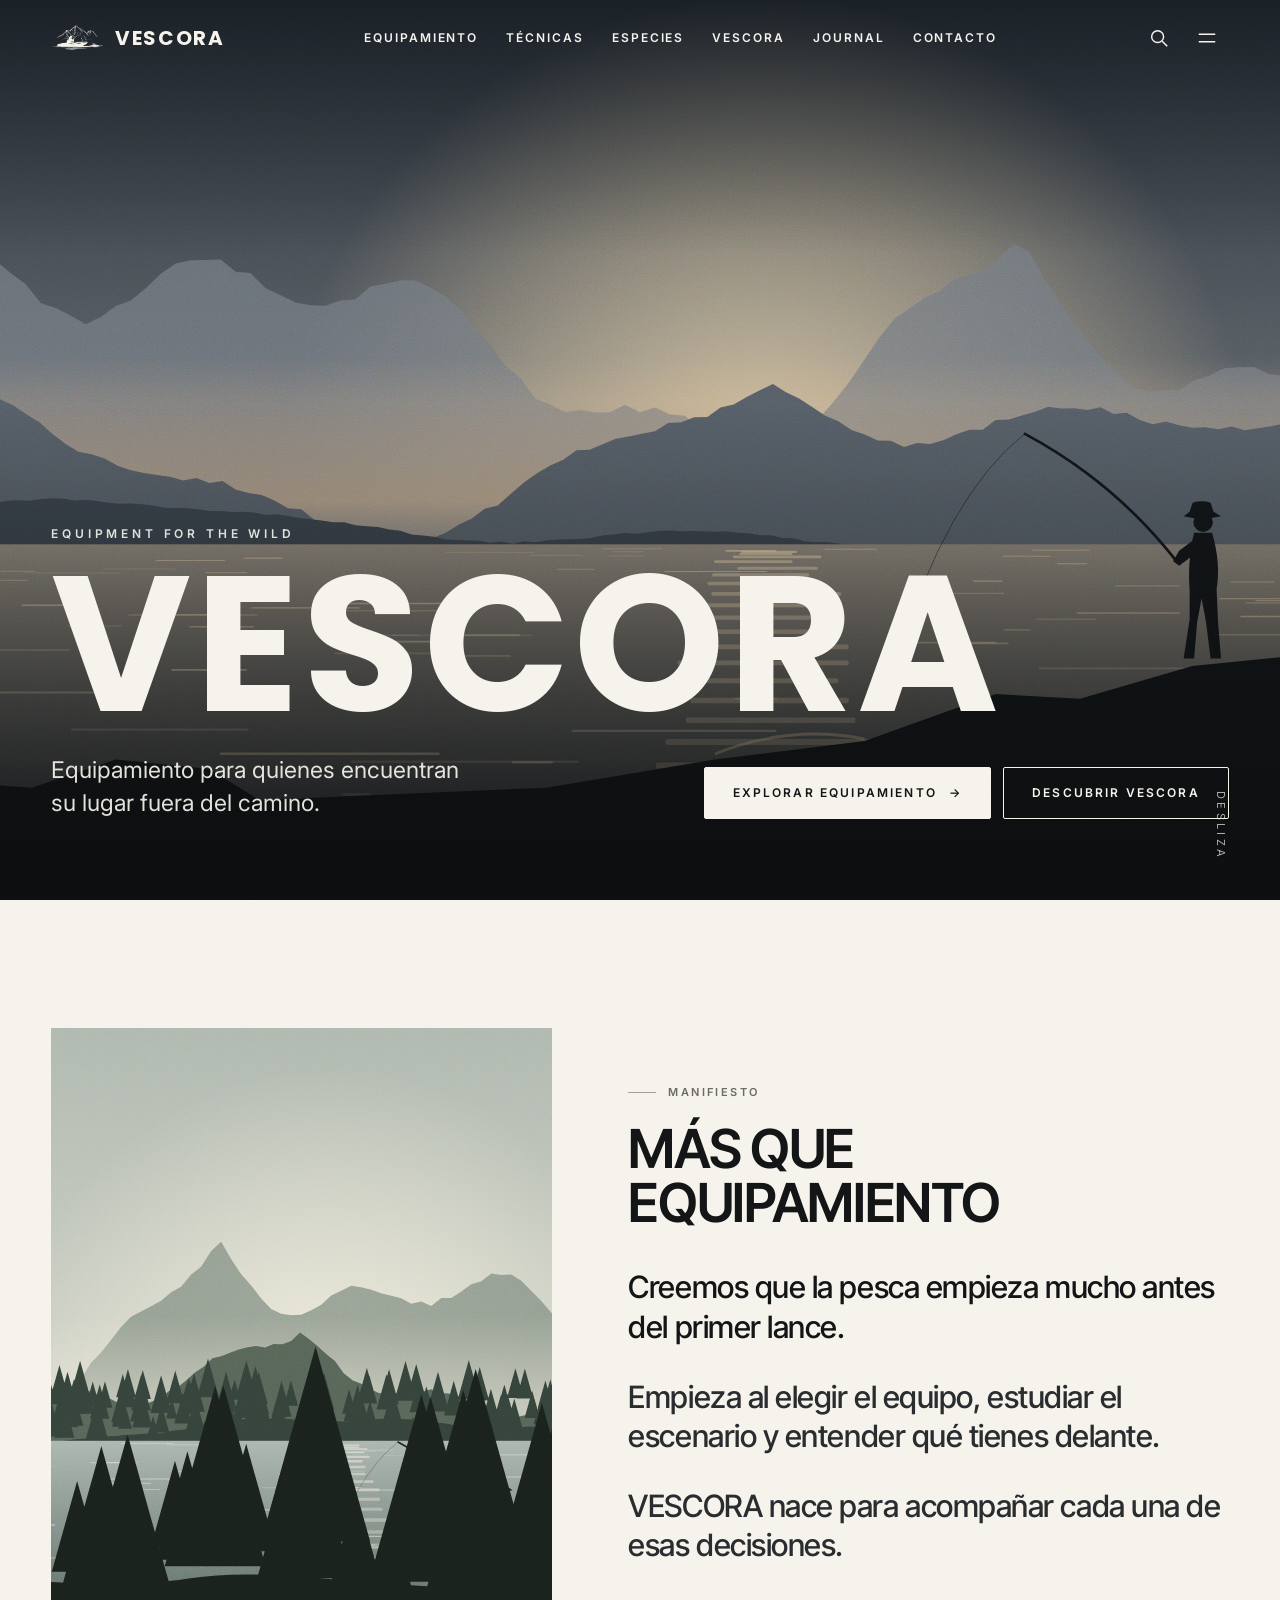
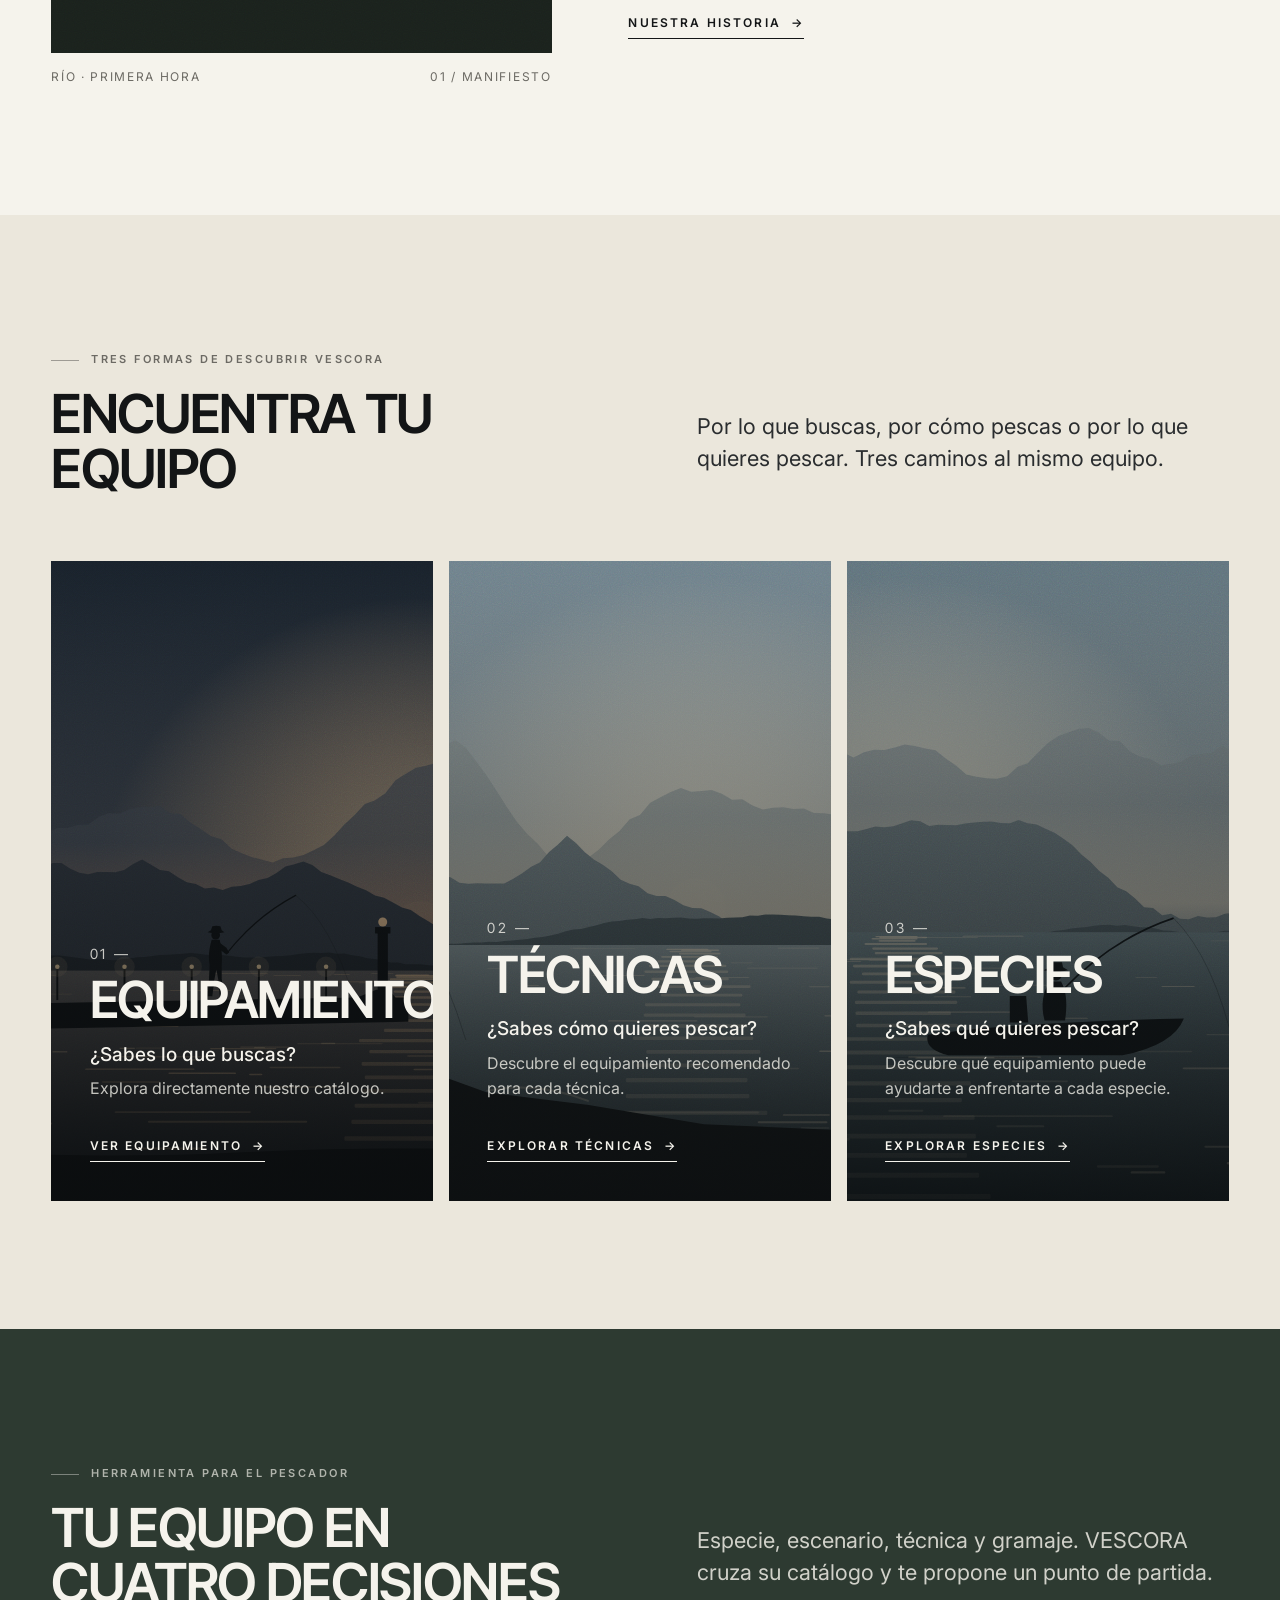
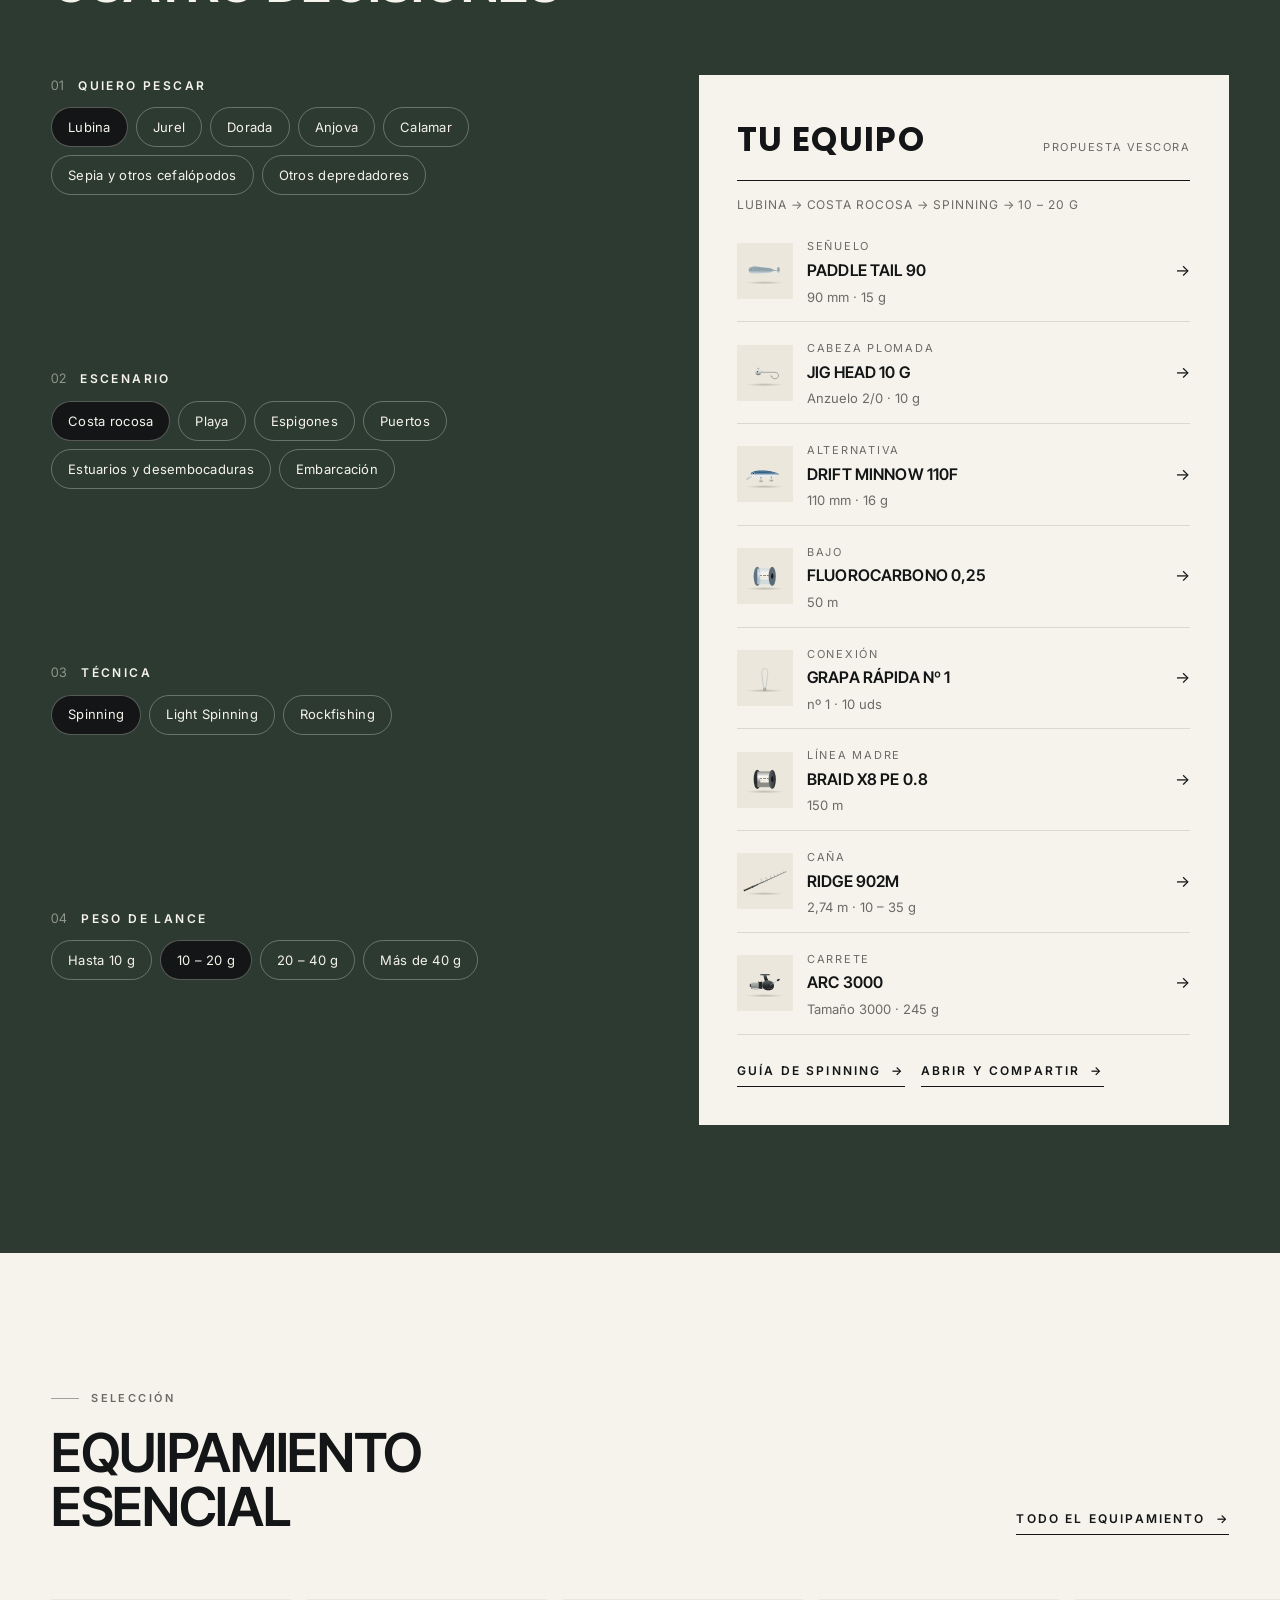
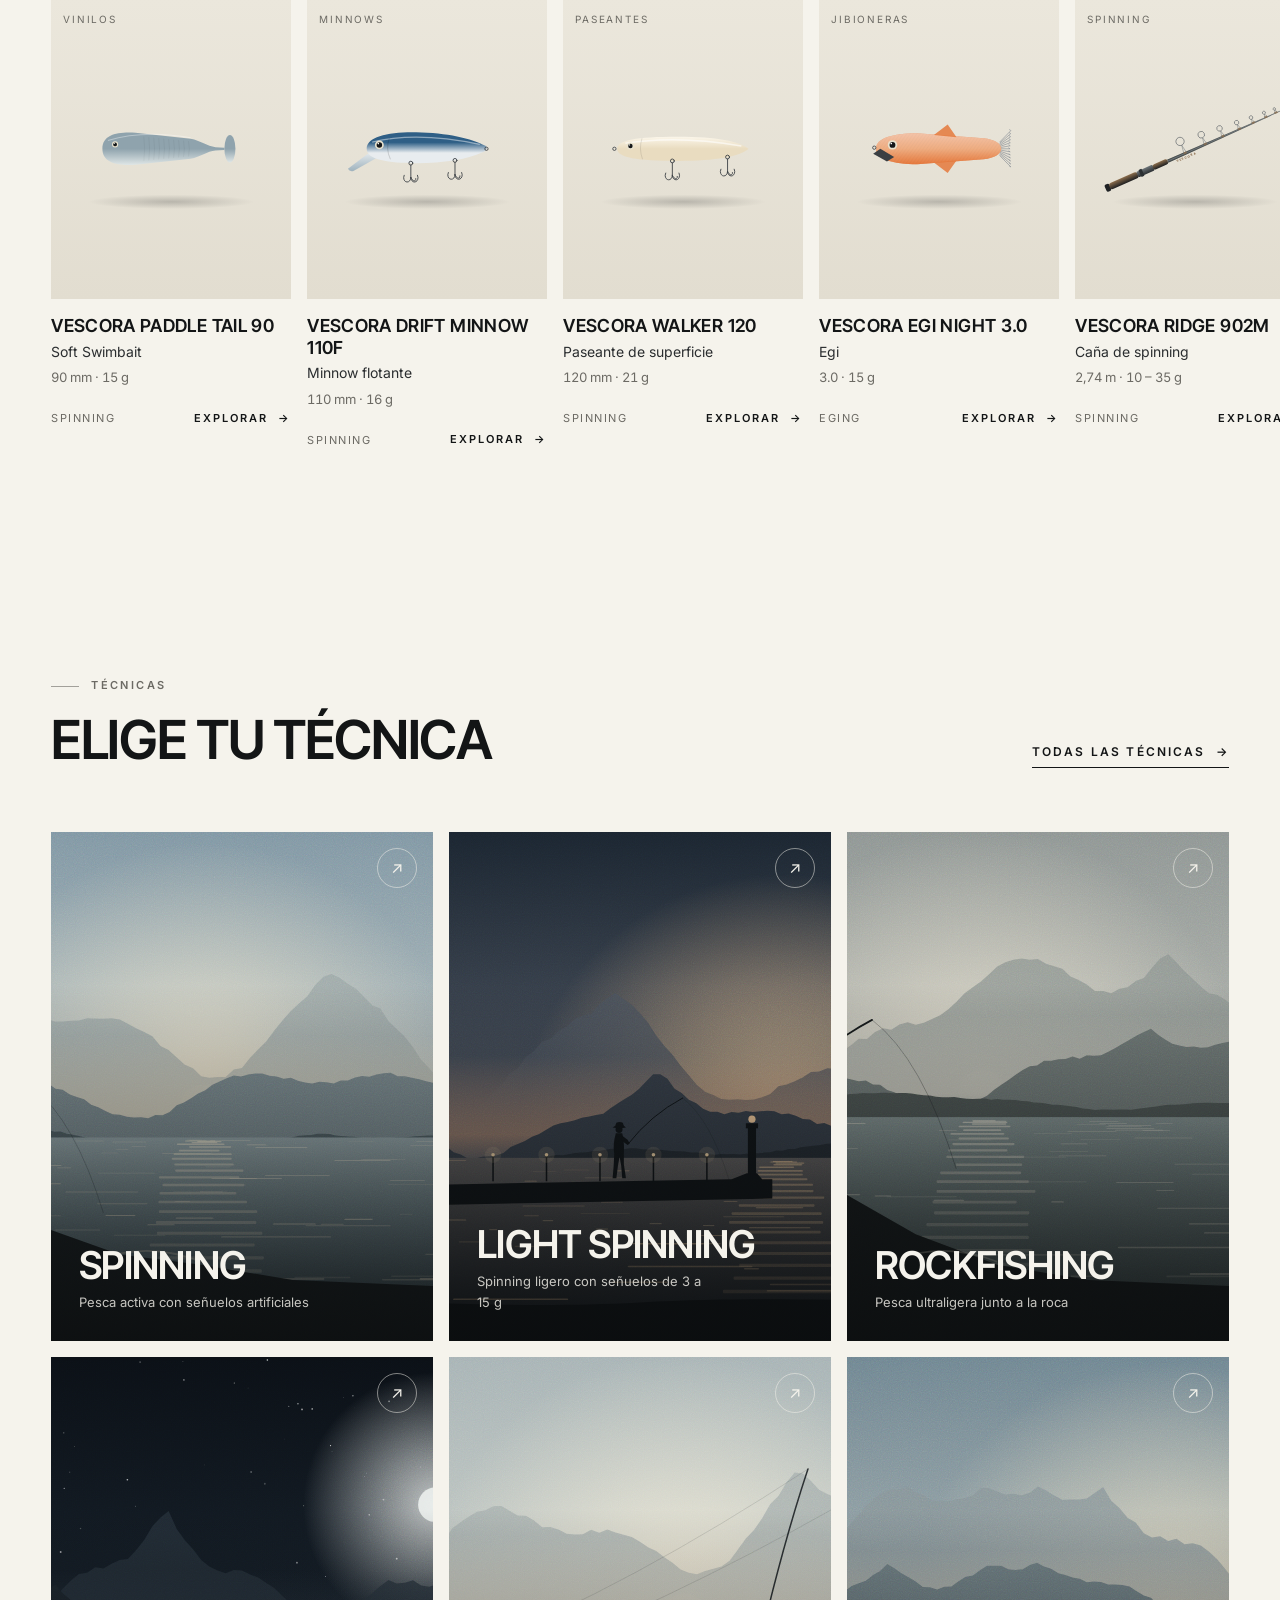
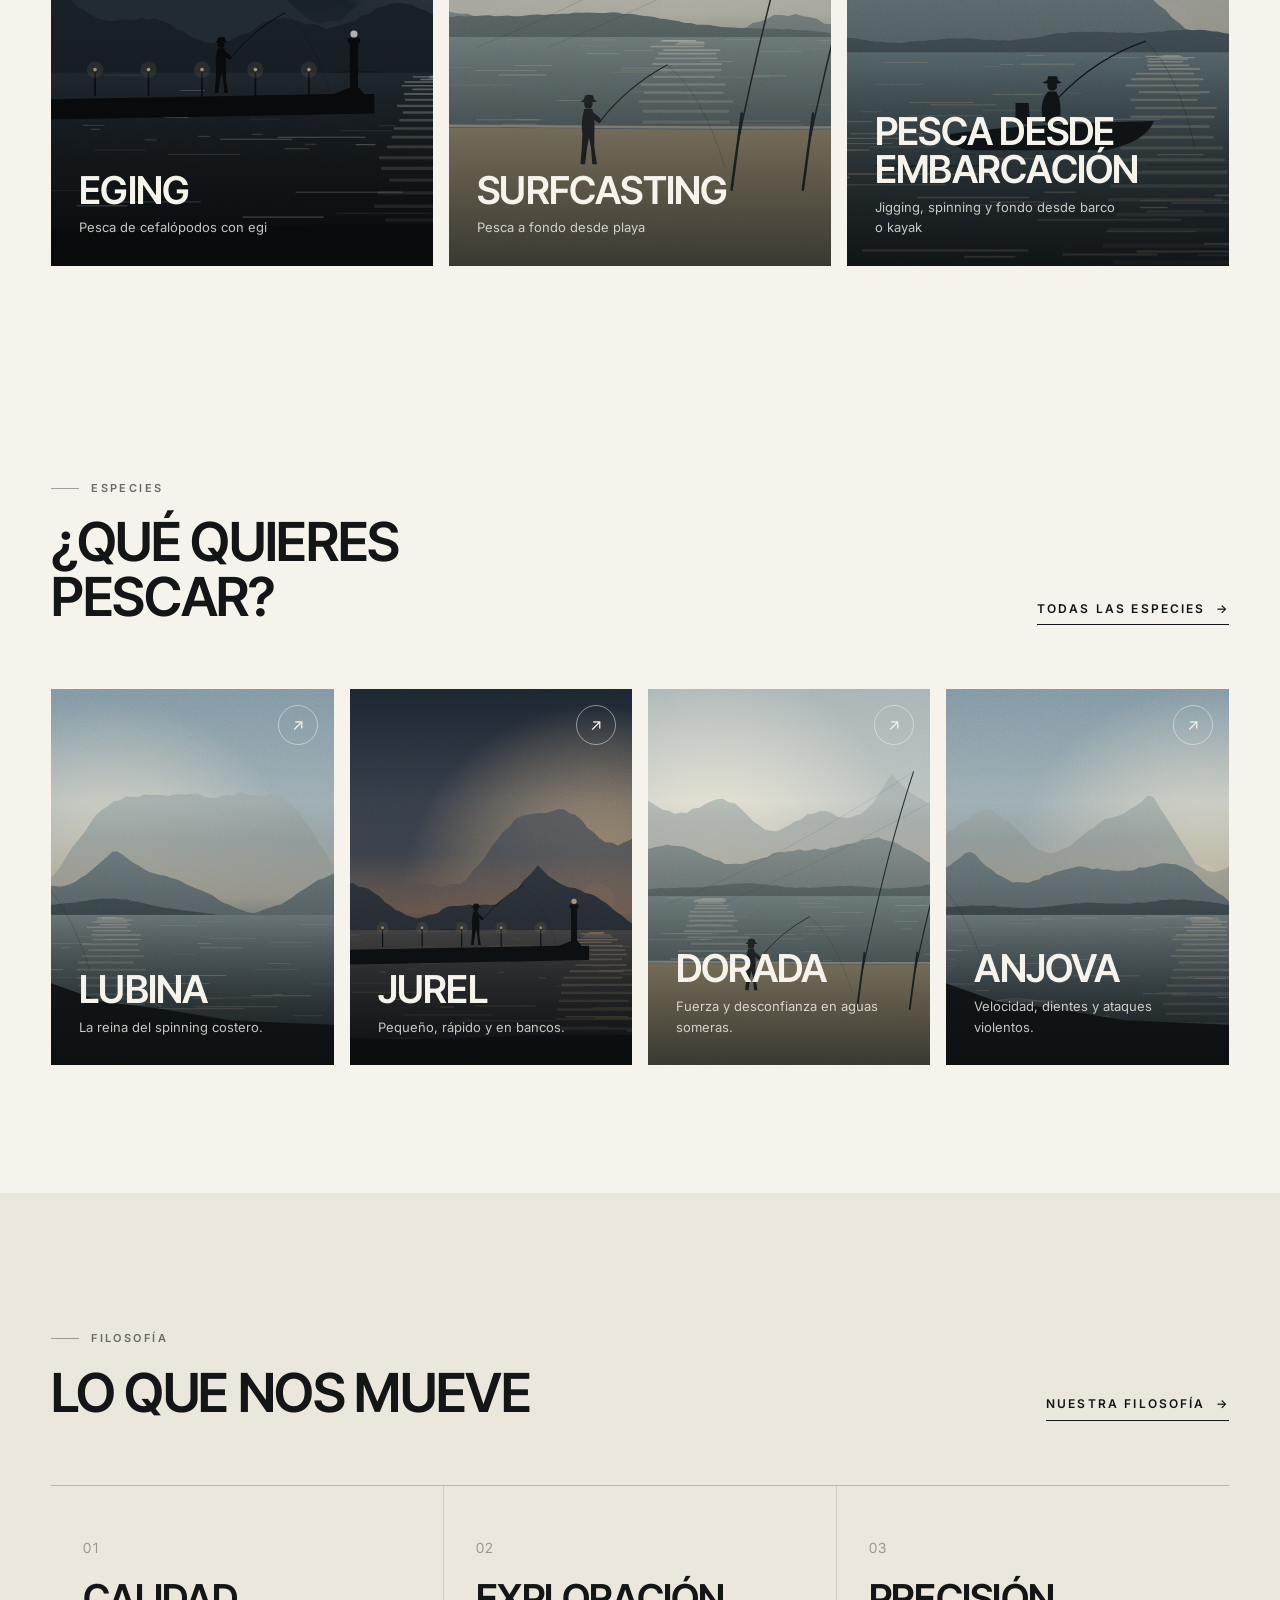
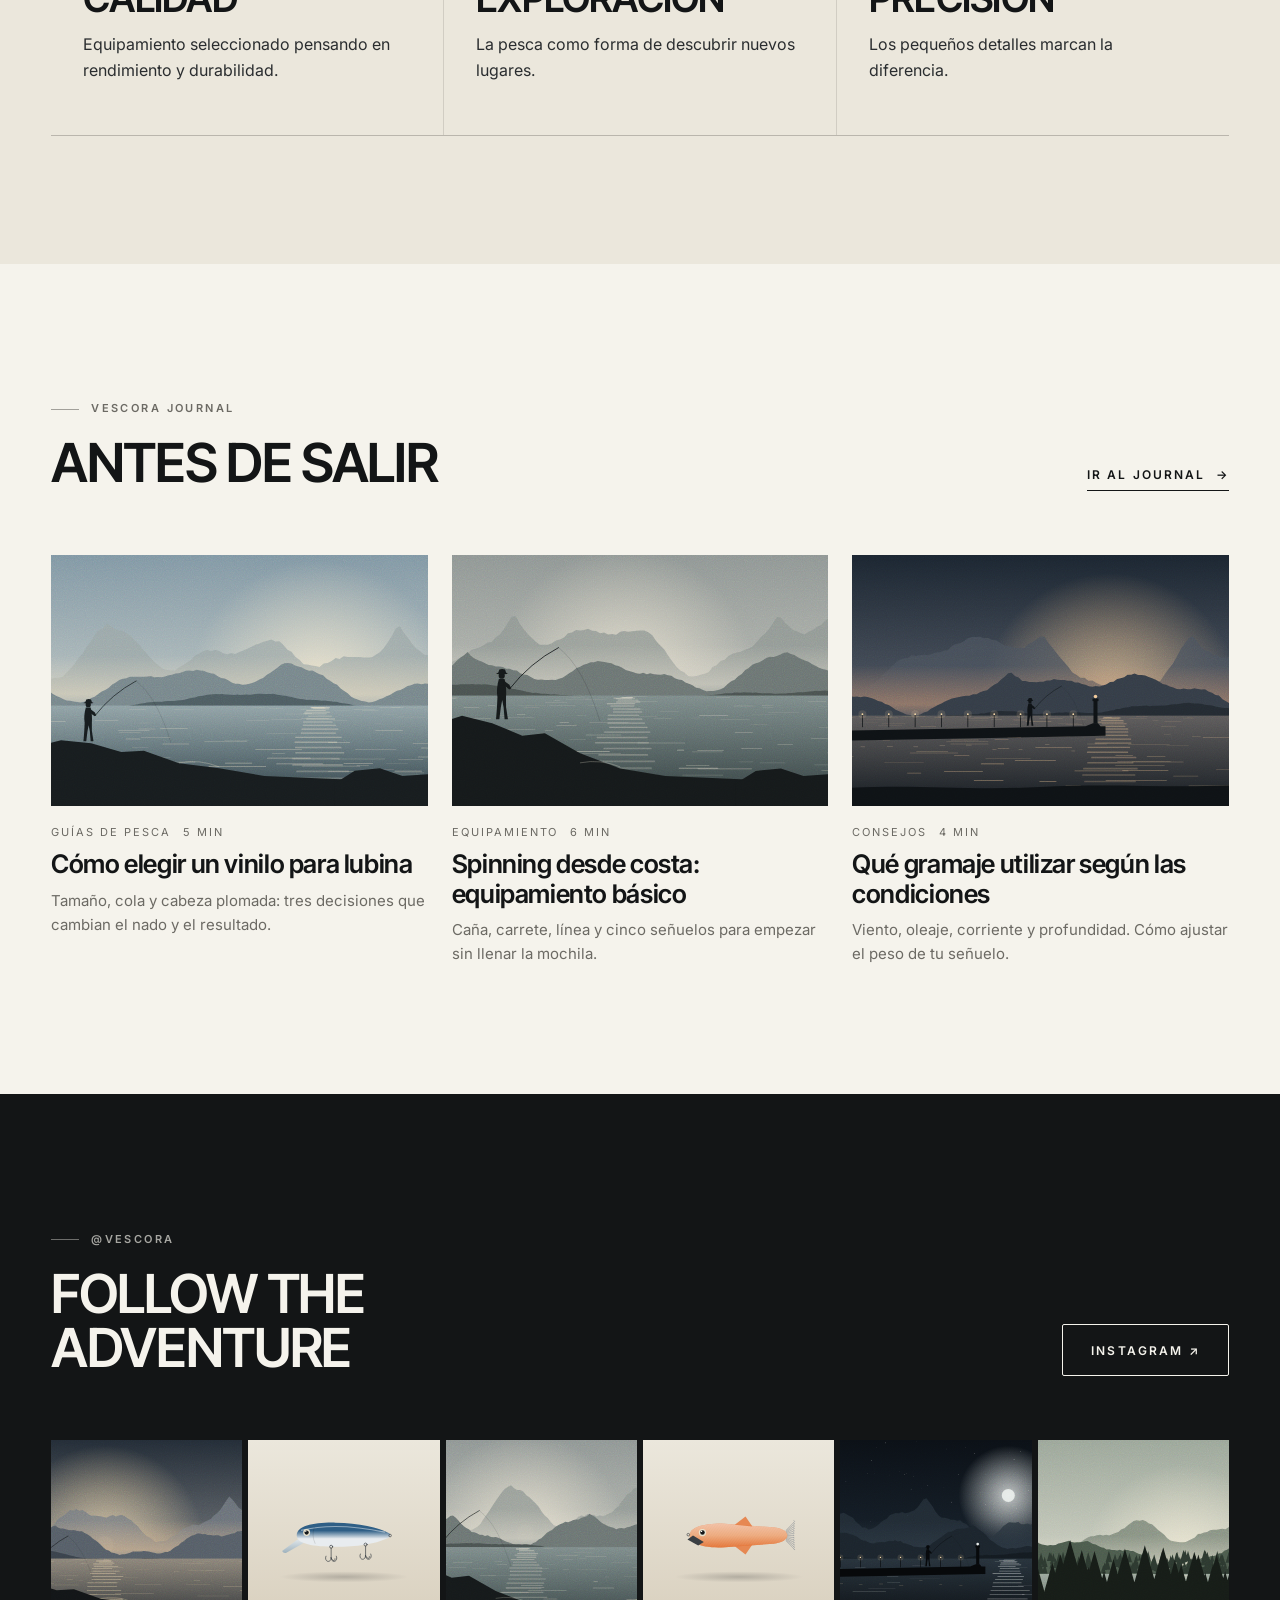
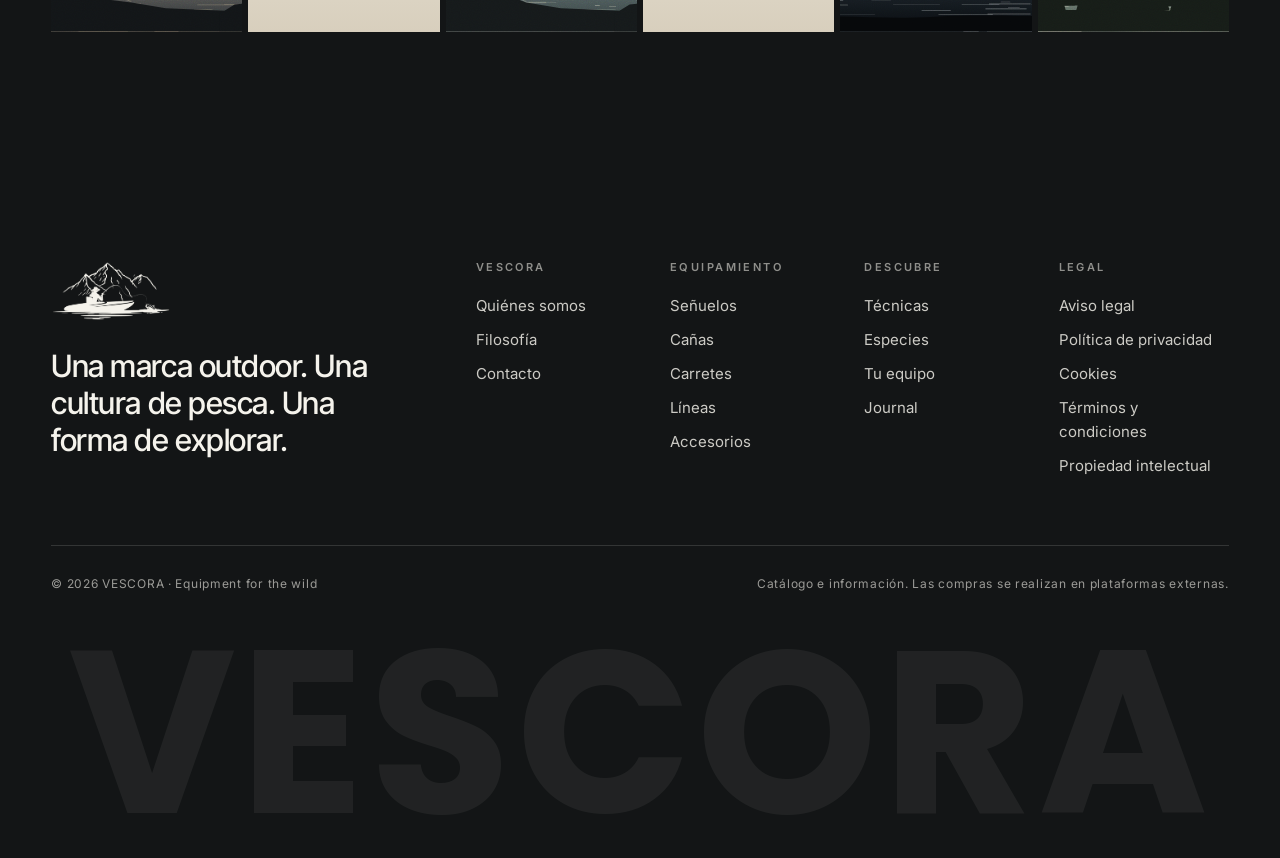
==== index.html @ 605551ca "Web VESCORA v1: catálogo, técnicas, especies y Journal Co-Authored-By: Claude Opus 5.5 <noreply@anth" ====
<!doctype html>
<html lang="es">
<head>
  <meta charset="utf-8">
  <script>
    // Base de la web: '/' en dominio propio; '/<repo>/' en GitHub Pages de proyecto.
    (function () {
      var b = '/', s = location.pathname.split('/')[1];
      if (/\.github\.io$/.test(location.hostname) && s) b = '/' + s + '/';
      window.VESCORA_BASE = b;
      var el = document.createElement('base'); el.href = b; document.head.appendChild(el);
    })();
  </script>
  <meta name="viewport" content="width=device-width, initial-scale=1, viewport-fit=cover">
  <title>VESCORA — Equipment for the wild · Equipamiento de pesca</title>
  <meta name="description" content="VESCORA es una marca outdoor de equipamiento de pesca. Descubre señuelos, cañas, carretes, líneas y accesorios por técnica y por especie.">
  <link rel="canonical" href="https://www.vescora.com/">
  <meta name="theme-color" content="#131516">
  <meta property="og:type" content="website">
  <meta property="og:site_name" content="VESCORA">
  <meta property="og:title" content="VESCORA — Equipment for the wild">
  <meta property="og:description" content="Equipamiento para quienes encuentran su lugar fuera del camino.">
  <meta property="og:image" content="assets/brand/lockup-orange-on-blue.jpg">
  <meta name="twitter:card" content="summary_large_image">
  <link rel="icon" href="assets/img/favicon.svg" type="image/svg+xml">
  <link rel="apple-touch-icon" href="assets/brand/emblem-cream-on-blue.png">
  <link rel="preconnect" href="https://fonts.googleapis.com">
  <link rel="preconnect" href="https://fonts.gstatic.com" crossorigin>
  <link rel="stylesheet" href="https://fonts.googleapis.com/css2?family=Inter:wght@400;500;600&family=Inter+Tight:wght@500;600&family=Poppins:wght@700&display=swap">
  <link rel="stylesheet" href="assets/css/styles.css">
  <script type="application/ld+json" id="ld-org">{"@context":"https://schema.org","@type":"Organization","name":"VESCORA","slogan":"Equipment for the wild","url":"https://www.vescora.com/","logo":"https://www.vescora.com/assets/brand/lockup-orange-on-cream.jpg"}</script>
  <script type="application/ld+json" id="ld-page"></script>
</head>
<body>
  <a class="skip" href="#main">Saltar al contenido</a>

  <header class="header" id="header">
    <div class="wrap header__in">
      <a class="brand" href="./" aria-label="VESCORA, inicio">
        <span class="brand__emblem" aria-hidden="true"></span>
        <span class="brand__word">VESCORA</span>
      </a>
      <nav class="nav" aria-label="Principal">
        <a href="equipamiento">Equipamiento</a>
        <a href="tecnicas">Técnicas</a>
        <a href="especies">Especies</a>
        <a href="vescora">Vescora</a>
        <a href="journal">Journal</a>
        <a href="contacto">Contacto</a>
      </nav>
      <div class="header__tools">
        <button class="icon-btn" type="button" data-open="search" aria-label="Buscar" aria-controls="search" aria-expanded="false">
          <svg viewBox="0 0 24 24" fill="none" stroke="currentColor" stroke-width="1.6" aria-hidden="true"><circle cx="10.5" cy="10.5" r="6.5"/><path d="M15.5 15.5 21 21"/></svg>
        </button>
        <button class="icon-btn" type="button" data-open="menu" aria-label="Menú" aria-controls="menu" aria-expanded="false">
          <svg viewBox="0 0 24 24" fill="none" stroke="currentColor" stroke-width="1.6" aria-hidden="true"><path d="M3 8h18M3 16h18"/></svg>
        </button>
      </div>
    </div>
  </header>

  <div class="overlay menu" id="menu" role="dialog" aria-modal="true" aria-label="Menú" hidden></div>
  <div class="overlay search" id="search" role="dialog" aria-modal="true" aria-label="Buscador" hidden></div>

  <main id="main" tabindex="-1">
    <noscript>
      <div class="wrap page-head">
        <h1 class="h1">VESCORA</h1>
        <p class="lede">Equipamiento para quienes encuentran su lugar fuera del camino. Activa JavaScript para explorar el catálogo.</p>
      </div>
    </noscript>
  </main>

  <footer class="footer">
    <div class="wrap">
      <div class="footer__top">
        <div class="footer__brand">
          <span class="brand__emblem" aria-hidden="true"></span>
          <p class="footer__claim">Una marca outdoor. Una cultura de pesca. Una forma de explorar.</p>
        </div>
        <div class="footer__cols">
          <div>
            <h4>Vescora</h4>
            <a href="vescora">Quiénes somos</a>
            <a href="vescora/filosofia">Filosofía</a>
            <a href="contacto">Contacto</a>
          </div>
          <div>
            <h4>Equipamiento</h4>
            <a href="equipamiento/senuelos">Señuelos</a>
            <a href="equipamiento/canas">Cañas</a>
            <a href="equipamiento/carretes">Carretes</a>
            <a href="equipamiento/lineas">Líneas</a>
            <a href="equipamiento/accesorios">Accesorios</a>
          </div>
          <div>
            <h4>Descubre</h4>
            <a href="tecnicas">Técnicas</a>
            <a href="especies">Especies</a>
            <a href="tu-equipo">Tu equipo</a>
            <a href="journal">Journal</a>
          </div>
          <div>
            <h4>Legal</h4>
            <a href="legal/aviso-legal">Aviso legal</a>
            <a href="legal/privacidad">Política de privacidad</a>
            <a href="legal/cookies">Cookies</a>
            <a href="legal/terminos">Términos y condiciones</a>
            <a href="legal/propiedad-intelectual">Propiedad intelectual</a>
          </div>
        </div>
      </div>
      <div class="footer__bottom">
        <span>© <span id="year">2026</span> VESCORA · Equipment for the wild</span>
        <span>Catálogo e información. Las compras se realizan en plataformas externas.</span>
      </div>
      <div class="footer__word" aria-hidden="true">VESCORA</div>
    </div>
  </footer>

  <script src="assets/js/data.js"></script>
  <script src="assets/js/art.js"></script>
  <script src="assets/js/app.js"></script>
</body>
</html>
---- assets/css/styles.css ----
/* VESCORA — Equipment for the wild
   Paleta: roca + agua + bosque + madera + metal. */

:root {
  --paper: #f5f3ec;        /* blanco roto */
  --paper-2: #ebe7dc;      /* beige claro */
  --sand: #d8cfbd;         /* beige */
  --stone: #9a968c;        /* gris piedra */
  --stone-2: #6c6a64;
  --graphite: #2a2d2f;     /* gris grafito */
  --ink: #131516;          /* negro */
  --forest: #2d3a31;       /* verde bosque */
  --olive: #4a5137;        /* verde oliva oscuro */
  --earth: #7c6347;        /* tierra */
  --brand: #0b5a96;        /* azul del logotipo — uso puntual */
  --line: rgba(19, 21, 22, .12);
  --line-strong: rgba(19, 21, 22, .24);

  --font-display: 'Inter Tight', 'Inter', system-ui, sans-serif;
  --font-body: 'Inter', system-ui, -apple-system, 'Segoe UI', sans-serif;
  --font-mark: 'Poppins', 'Inter Tight', sans-serif;

  --gutter: clamp(16px, 4vw, 56px);
  --max: 1440px;
  --section: clamp(72px, 10vw, 148px);
  --radius: 2px;
  --ease: cubic-bezier(.2, .7, .2, 1);
  --t: 320ms;
  --header-h: 76px;
}

*, *::before, *::after { box-sizing: border-box; }
html { -webkit-text-size-adjust: 100%; scroll-padding-top: 90px; }
body {
  margin: 0; background: var(--paper); color: var(--ink);
  font-family: var(--font-body); font-size: 16px; line-height: 1.6;
  -webkit-font-smoothing: antialiased; text-rendering: optimizeLegibility;
  overflow-x: hidden;
}
img, svg { display: block; max-width: 100%; }
a { color: inherit; text-decoration: none; }
button { font: inherit; color: inherit; background: none; border: 0; cursor: pointer; padding: 0; }
input, select, textarea { font: inherit; color: inherit; }
h1, h2, h3, h4 { font-family: var(--font-display); font-weight: 600; line-height: 1.02; letter-spacing: -.02em; margin: 0; }
p { margin: 0 0 1em; }
:focus-visible { outline: 2px solid var(--brand); outline-offset: 3px; }
.sr-only { position: absolute; width: 1px; height: 1px; overflow: hidden; clip: rect(0 0 0 0); white-space: nowrap; }
.skip { position: absolute; left: 16px; top: -60px; z-index: 200; background: var(--ink); color: var(--paper); padding: 10px 16px; }
.skip:focus { top: 12px; }

.wrap { width: 100%; max-width: var(--max); margin: 0 auto; padding: 0 var(--gutter); }
.section { padding: var(--section) 0; }
.section--tight { padding: calc(var(--section) * .6) 0; }
.section--paper2 { background: var(--paper-2); }
.section--dark { background: var(--ink); color: var(--paper); }
.section--forest { background: var(--forest); color: var(--paper); }

/* ——— Tipografía utilitaria ——— */
.eyebrow { font-size: 11px; font-weight: 600; letter-spacing: .22em; text-transform: uppercase; color: var(--stone-2); display: inline-flex; gap: 12px; align-items: center; }
.eyebrow::before { content: ''; width: 28px; height: 1px; background: currentColor; opacity: .6; }
.section--dark .eyebrow, .section--forest .eyebrow, .on-dark .eyebrow { color: rgba(245, 243, 236, .66); }
.display { font-size: clamp(44px, 8.4vw, 132px); letter-spacing: -.035em; line-height: .92; text-transform: uppercase; }
.h1 { font-size: clamp(38px, 6vw, 88px); letter-spacing: -.03em; text-transform: uppercase; line-height: .95; }
.h2 { font-size: clamp(30px, 4.2vw, 60px); text-transform: uppercase; letter-spacing: -.025em; }
.h3 { font-size: clamp(20px, 2vw, 26px); letter-spacing: -.01em; }
.lede { font-size: clamp(18px, 1.7vw, 22px); line-height: 1.5; color: var(--graphite); max-width: 38ch; }
.section--dark .lede, .on-dark .lede { color: rgba(245, 243, 236, .82); }
.muted { color: var(--stone-2); }
.small { font-size: 13px; }
.mono-num { font-family: var(--font-display); font-feature-settings: 'tnum'; }
.head-row { display: flex; justify-content: space-between; align-items: end; gap: 24px; flex-wrap: wrap; margin-bottom: clamp(32px, 5vw, 64px); }
.head-row .h2 { max-width: 16ch; }
.stack > * + * { margin-top: 20px; }

/* ——— Botones ——— */
.btn {
  display: inline-flex; align-items: center; justify-content: center; gap: 12px; min-height: 52px; padding: 0 28px;
  font-size: 12px; font-weight: 600; letter-spacing: .18em; text-transform: uppercase;
  background: var(--ink); color: var(--paper); border: 1px solid var(--ink); border-radius: var(--radius);
  transition: background var(--t) var(--ease), color var(--t) var(--ease), border-color var(--t) var(--ease), transform var(--t) var(--ease);
}
.btn:hover { background: var(--forest); border-color: var(--forest); }
.btn--light { background: var(--paper); color: var(--ink); border-color: var(--paper); }
.btn--light:hover { background: var(--sand); border-color: var(--sand); }
.btn--ghost { background: transparent; color: inherit; border-color: currentColor; }
.btn--ghost:hover { background: currentColor; }
.btn--ghost:hover span { color: var(--paper); }
.on-dark .btn--ghost:hover span, .hero .btn--ghost:hover span { color: var(--ink); }
.btn .arr { transition: transform var(--t) var(--ease); }
.btn:hover .arr { transform: translateX(4px); }
.link-arrow { display: inline-flex; gap: 10px; align-items: center; font-size: 12px; font-weight: 600; letter-spacing: .18em; text-transform: uppercase; padding: 6px 0; border-bottom: 1px solid currentColor; }
.link-arrow .arr { transition: transform var(--t) var(--ease); }
.link-arrow:hover .arr, a:hover > .link-arrow .arr, a:hover .link-arrow .arr { transform: translateX(5px); }
.chip {
  display: inline-flex; align-items: center; gap: 8px; min-height: 40px; padding: 0 16px; border: 1px solid var(--line-strong);
  font-size: 13px; letter-spacing: .02em; border-radius: 999px; white-space: nowrap; background: transparent;
  transition: background var(--t) var(--ease), color var(--t) var(--ease), border-color var(--t) var(--ease);
}
.chip:hover { border-color: var(--ink); }
.chip.is-active, .chip[aria-pressed="true"] { background: var(--ink); color: var(--paper); border-color: var(--ink); }
.on-dark .chip { border-color: rgba(245, 243, 236, .3); }
.on-dark .chip:hover { border-color: var(--paper); }
.chips { display: flex; flex-wrap: wrap; gap: 8px; }
.chips--scroll { flex-wrap: nowrap; overflow-x: auto; scrollbar-width: none; margin: 0 calc(var(--gutter) * -1); padding: 2px var(--gutter); }
.chips--scroll::-webkit-scrollbar { display: none; }
.tag { font-size: 11px; letter-spacing: .14em; text-transform: uppercase; color: var(--stone-2); }

/* ——— Header ——— */
.header {
  position: fixed; inset: 0 0 auto 0; z-index: 50; height: var(--header-h);
  color: var(--ink); background: rgba(245, 243, 236, .9); backdrop-filter: saturate(1.4) blur(14px); -webkit-backdrop-filter: saturate(1.4) blur(14px);
  border-bottom: 1px solid var(--line);
  transition: height var(--t) var(--ease), background var(--t) var(--ease), color var(--t) var(--ease), border-color var(--t) var(--ease);
}
.header.is-over { background: transparent; color: var(--paper); border-color: transparent; backdrop-filter: none; -webkit-backdrop-filter: none; }
.header.is-scrolled { height: 60px; }
.header__in { height: 100%; display: flex; align-items: center; justify-content: space-between; gap: 24px; }
.brand { display: inline-flex; align-items: center; gap: 12px; }
.brand__emblem { display: block; flex: none; width: 52px; aspect-ratio: 1133 / 547; background: currentColor; -webkit-mask: url(../img/emblem.webp) center / contain no-repeat; mask: url(../img/emblem.webp) center / contain no-repeat; transition: width var(--t) var(--ease); }
.header.is-scrolled .brand__emblem { width: 42px; }
.brand__word { font-family: var(--font-mark); font-weight: 700; font-size: 20px; letter-spacing: .08em; line-height: 1; }
.nav { display: none; gap: clamp(18px, 2.2vw, 36px); }
.nav a { font-size: 12px; font-weight: 600; letter-spacing: .16em; text-transform: uppercase; position: relative; padding: 8px 0; }
.nav a::after { content: ''; position: absolute; left: 0; right: 100%; bottom: 2px; height: 1px; background: currentColor; transition: right var(--t) var(--ease); }
.nav a:hover::after, .nav a[aria-current="page"]::after { right: 0; }
.header__tools { display: flex; align-items: center; gap: 4px; }
.icon-btn { width: 44px; height: 44px; display: inline-grid; place-items: center; border-radius: 50%; transition: background var(--t) var(--ease); }
.icon-btn:hover { background: rgba(128, 128, 128, .14); }
.icon-btn svg { width: 22px; height: 22px; }
@media (min-width: 1080px) { .nav { display: flex; } }

/* ——— Menú overlay ——— */
.overlay { position: fixed; inset: 0; z-index: 80; visibility: hidden; opacity: 0; transition: opacity var(--t) var(--ease), visibility 0s linear var(--t); }
.overlay.is-open { visibility: visible; opacity: 1; transition: opacity var(--t) var(--ease); }
.menu { background: var(--ink); color: var(--paper); overflow-y: auto; }
.menu__top, .search__top { height: var(--header-h); display: flex; align-items: center; justify-content: space-between; }
.menu__grid { display: grid; gap: 40px; padding: 32px 0 64px; }
.menu__main a { display: block; font-family: var(--font-display); font-weight: 600; font-size: clamp(34px, 6vw, 64px); letter-spacing: -.03em; text-transform: uppercase; line-height: 1.12; opacity: .92; transition: opacity var(--t), transform var(--t) var(--ease); }
.menu__main a:hover { opacity: 1; transform: translateX(8px); }
.menu__main small { font-family: var(--font-body); font-size: 12px; letter-spacing: .2em; opacity: .5; margin-right: 16px; vertical-align: middle; font-weight: 500; }
.menu__cols { display: grid; grid-template-columns: repeat(2, minmax(0, 1fr)); gap: 32px 24px; }
.menu__cols h4 { font-family: var(--font-body); font-size: 11px; letter-spacing: .22em; text-transform: uppercase; opacity: .55; font-weight: 600; margin-bottom: 14px; }
.menu__cols a { display: block; padding: 5px 0; font-size: 15px; opacity: .82; }
.menu__cols a:hover { opacity: 1; }
.overlay .menu__grid, .overlay .search__body { transform: translateY(16px); transition: transform 420ms var(--ease); }
.overlay.is-open .menu__grid, .overlay.is-open .search__body { transform: none; }
@media (min-width: 900px) { .menu__grid { grid-template-columns: 1.1fr 1fr; gap: 80px; padding-top: 56px; } .menu__cols { grid-template-columns: repeat(3, minmax(0, 1fr)); } }

/* ——— Buscador ——— */
.search { background: var(--paper); overflow-y: auto; }
.search__field { display: flex; align-items: center; gap: 16px; border-bottom: 1px solid var(--ink); padding: 8px 0; margin-top: 24px; }
.search__field svg { width: 28px; height: 28px; flex: none; }
.search__field input { flex: 1; min-width: 0; border: 0; background: transparent; font-family: var(--font-display); font-size: clamp(28px, 5vw, 56px); font-weight: 500; letter-spacing: -.02em; padding: 8px 0; outline: none; }
.search__field input::placeholder { color: var(--stone); }
.search__hint { margin: 20px 0 8px; }
.search__results { padding: 32px 0 80px; display: grid; gap: 40px; }
.search__group h3 { font-family: var(--font-body); font-size: 11px; letter-spacing: .22em; text-transform: uppercase; color: var(--stone-2); font-weight: 600; margin-bottom: 12px; }
.result { display: grid; grid-template-columns: 64px 1fr auto; gap: 16px; align-items: center; padding: 12px 0; border-top: 1px solid var(--line); }
.result__media { width: 64px; height: 64px; background: var(--paper-2); overflow: hidden; }
.result__media svg { width: 100%; height: 100%; object-fit: cover; }
.result strong { display: block; font-family: var(--font-display); font-size: 18px; font-weight: 600; letter-spacing: -.01em; }
.result:hover strong { text-decoration: underline; text-underline-offset: 4px; }
@media (min-width: 900px) { .search__results { grid-template-columns: 1.4fr 1fr; } }

/* ——— Hero ——— */
.hero { position: relative; min-height: 100svh; display: flex; align-items: flex-end; color: var(--paper); overflow: hidden; background: var(--ink); }
.hero__media { position: absolute; inset: -4% 0 0 0; will-change: transform; }
.hero__media .media, .page-hero__media .media { height: 100%; background: none; }
.hero__media svg, .hero__media img { width: 100%; height: 100%; object-fit: cover; }
.hero::after { content: ''; position: absolute; inset: 0; background: linear-gradient(180deg, rgba(10, 12, 13, .45) 0%, rgba(10, 12, 13, 0) 28%, rgba(10, 12, 13, 0) 45%, rgba(10, 12, 13, .72) 100%); pointer-events: none; }
.hero__content { position: relative; z-index: 2; width: 100%; padding-bottom: clamp(48px, 9vh, 112px); padding-top: 140px; }
.hero__kicker { font-size: 12px; letter-spacing: .32em; text-transform: uppercase; font-weight: 600; opacity: .9; margin-bottom: 18px; }
.hero__title { font-family: var(--font-mark); font-weight: 700; font-size: clamp(64px, 15vw, 232px); letter-spacing: .02em; line-height: .86; margin: 0; }
.hero__foot { display: grid; gap: 28px; margin-top: 28px; }
.hero__text { font-size: clamp(18px, 1.8vw, 24px); line-height: 1.4; max-width: 30ch; margin: 0; color: rgba(245, 243, 236, .92); }
.hero__ctas { display: flex; flex-wrap: wrap; gap: 12px; }
.hero__scroll { position: absolute; right: var(--gutter); bottom: 40px; z-index: 2; writing-mode: vertical-rl; font-size: 11px; letter-spacing: .3em; text-transform: uppercase; opacity: .7; display: none; }
@media (min-width: 900px) { .hero__foot { grid-template-columns: 1fr auto; align-items: end; } .hero__scroll { display: block; } }

/* Hero interior de páginas */
.page-hero { position: relative; min-height: clamp(420px, 68vh, 720px); display: flex; align-items: flex-end; color: var(--paper); overflow: hidden; background: var(--ink); }
.page-hero__media { position: absolute; inset: 0; }
.page-hero__media svg, .page-hero__media img { width: 100%; height: 100%; object-fit: cover; }
.page-hero::after { content: ''; position: absolute; inset: 0; background: linear-gradient(180deg, rgba(10, 12, 13, .4), rgba(10, 12, 13, 0) 30%, rgba(10, 12, 13, .7)); }
.page-hero__content { position: relative; z-index: 2; width: 100%; padding-top: 140px; padding-bottom: clamp(40px, 7vw, 88px); }
.page-hero .lede { color: rgba(245, 243, 236, .88); margin-top: 20px; }
.page-head { padding: calc(var(--header-h) + clamp(48px, 8vw, 110px)) 0 clamp(32px, 5vw, 64px); }
.page-head .lede { margin-top: 20px; }

.crumbs { display: flex; flex-wrap: wrap; gap: 8px; font-size: 12px; letter-spacing: .12em; text-transform: uppercase; margin-bottom: 20px; opacity: .8; }
.crumbs a:hover { text-decoration: underline; text-underline-offset: 3px; }
.crumbs span[aria-hidden] { opacity: .5; }

/* ——— Media / grano ——— */
.media { position: relative; overflow: hidden; background: var(--paper-2); }
.media > svg, .media > img { width: 100%; height: 100%; object-fit: cover; transition: transform 900ms var(--ease); }
.grain::before { content: ''; position: absolute; inset: 0; z-index: 1; pointer-events: none; opacity: .22; mix-blend-mode: overlay;
  background-image: url("data:image/svg+xml,%3Csvg xmlns='http://www.w3.org/2000/svg' width='180' height='180'%3E%3Cfilter id='n'%3E%3CfeTurbulence type='fractalNoise' baseFrequency='.9' numOctaves='2' stitchTiles='stitch'/%3E%3C/filter%3E%3Crect width='100%25' height='100%25' filter='url(%23n)'/%3E%3C/svg%3E"); }
.ratio-45 { aspect-ratio: 4 / 5; }
.ratio-11 { aspect-ratio: 1; }
.ratio-32 { aspect-ratio: 3 / 2; }
.ratio-169 { aspect-ratio: 16 / 9; }
.ratio-34 { aspect-ratio: 3 / 4; }

/* ——— Manifiesto ——— */
.manifesto { display: grid; gap: clamp(40px, 6vw, 96px); align-items: center; }
.manifesto__text p { font-family: var(--font-display); font-size: clamp(22px, 2.4vw, 34px); line-height: 1.28; letter-spacing: -.015em; font-weight: 500; color: var(--graphite); }
.manifesto__text p:first-of-type { color: var(--ink); }
.manifesto__media { aspect-ratio: 4 / 5; }
.manifesto__caption { display: flex; justify-content: space-between; font-size: 12px; letter-spacing: .14em; text-transform: uppercase; color: var(--stone-2); margin-top: 14px; }
@media (min-width: 900px) { .manifesto { grid-template-columns: 5fr 6fr; } }

/* ——— Tres rutas ——— */
.routes { display: grid; gap: 16px; }
.route { position: relative; display: flex; flex-direction: column; justify-content: flex-end; min-height: 520px; color: var(--paper); overflow: hidden; background: var(--ink); isolation: isolate; }
.route .media { position: absolute; inset: 0; z-index: -1; }
.route::after { content: ''; position: absolute; inset: 0; z-index: -1; background: linear-gradient(180deg, rgba(10, 12, 13, .15), rgba(10, 12, 13, .78)); transition: background var(--t); }
.route:hover .media > svg, .route:hover .media > img { transform: scale(1.05); }
.route__body { padding: clamp(24px, 3vw, 40px); }
.route__num { font-family: var(--font-display); font-size: 14px; letter-spacing: .2em; opacity: .8; }
.route__title { font-family: var(--font-display); font-size: clamp(34px, 4vw, 56px); font-weight: 600; text-transform: uppercase; letter-spacing: -.03em; margin: 10px 0 16px; line-height: .95; }
.route__q { font-size: 19px; font-weight: 500; margin-bottom: 6px; }
.route__t { color: rgba(245, 243, 236, .78); max-width: 32ch; margin-bottom: 28px; }
@media (min-width: 900px) { .routes { grid-template-columns: repeat(3, 1fr); } .route { min-height: 640px; } }

/* ——— Tarjetas de producto ——— */
.grid { display: grid; grid-template-columns: repeat(2, minmax(0, 1fr)); gap: clamp(28px, 3vw, 48px) clamp(12px, 2vw, 28px); }
@media (min-width: 760px) { .grid { grid-template-columns: repeat(3, minmax(0, 1fr)); } }
@media (min-width: 1200px) { .grid--4 { grid-template-columns: repeat(4, minmax(0, 1fr)); } }
.card { display: flex; flex-direction: column; }
.card__media { aspect-ratio: 4 / 5; background: linear-gradient(180deg, var(--paper-2), #e2ddd0); display: grid; place-items: center; overflow: hidden; position: relative; }
.card__media > svg { width: 92%; height: auto; transition: transform 700ms var(--ease); }
.card__media > img { width: 100%; height: 100%; object-fit: cover; }
.card:hover .card__media > svg, .card:hover .card__media > img { transform: scale(1.05) rotate(-1deg); }
.card__tag { position: absolute; left: 12px; top: 12px; font-size: 10px; letter-spacing: .18em; text-transform: uppercase; color: var(--stone-2); }
.card__body { padding-top: 16px; display: flex; flex-direction: column; gap: 4px; flex: 1; }
.card__name { font-family: var(--font-display); font-weight: 600; font-size: clamp(15px, 1.4vw, 18px); letter-spacing: .02em; text-transform: uppercase; line-height: 1.2; }
.card__type { font-size: 14px; color: var(--graphite); }
.card__spec { font-size: 13px; color: var(--stone-2); font-feature-settings: 'tnum'; }
.card__foot { margin-top: 12px; display: flex; justify-content: space-between; align-items: center; gap: 8px; font-size: 12px; }
.card__foot .link-arrow { border-bottom-color: transparent; font-size: 11px; }
.card:hover .card__foot .link-arrow { border-bottom-color: currentColor; }
@media (max-width: 520px) { .card__foot .tech { display: none; } }

/* ——— Rail horizontal ——— */
.rail { display: grid; grid-auto-flow: column; grid-auto-columns: minmax(220px, 72%); gap: 16px; overflow-x: auto; scroll-snap-type: x mandatory; scroll-padding-inline: var(--gutter); padding-bottom: 8px; margin: 0 calc(var(--gutter) * -1); padding-left: var(--gutter); padding-right: var(--gutter); scrollbar-width: thin; }
.rail > * { scroll-snap-align: start; }
@media (min-width: 760px) { .rail { grid-auto-columns: minmax(240px, 30%); } }
@media (min-width: 1200px) { .rail { grid-auto-columns: minmax(240px, 22%); } }

/* ——— Tiles de técnica / especie ——— */
.tiles { display: grid; gap: 12px; grid-template-columns: repeat(2, minmax(0, 1fr)); }
@media (min-width: 900px) { .tiles { grid-template-columns: repeat(3, minmax(0, 1fr)); gap: 16px; } .tiles--4 { grid-template-columns: repeat(4, minmax(0, 1fr)); } }
.tile { position: relative; display: flex; flex-direction: column; justify-content: flex-end; aspect-ratio: 3 / 4; color: var(--paper); overflow: hidden; isolation: isolate; background: var(--ink); }
.tile--wide { aspect-ratio: auto; min-height: 280px; }
.tile .media { position: absolute; inset: 0; z-index: -1; }
.tile::after { content: ''; position: absolute; inset: 0; z-index: -1; background: linear-gradient(180deg, rgba(10, 12, 13, 0) 30%, rgba(10, 12, 13, .75)); }
.tile:hover .media > svg, .tile:hover .media > img { transform: scale(1.06); }
.tile__body { padding: clamp(16px, 2.2vw, 28px); }
.tile__name { font-family: var(--font-display); font-size: clamp(22px, 3vw, 40px); font-weight: 600; text-transform: uppercase; letter-spacing: -.02em; line-height: 1; }
.tile__meta { font-size: 13px; opacity: .8; margin-top: 8px; max-width: 30ch; }
.tile__arrow { position: absolute; top: 16px; right: 16px; width: 40px; height: 40px; border: 1px solid rgba(245, 243, 236, .5); border-radius: 50%; display: grid; place-items: center; transition: background var(--t), color var(--t); }
.tile:hover .tile__arrow { background: var(--paper); color: var(--ink); }

/* ——— Categorías ——— */
.cats { display: grid; gap: 12px; }
.cat { display: grid; grid-template-columns: 1fr; border-top: 1px solid var(--line); padding: 24px 0; gap: 16px; align-items: center; }
.cat:last-child { border-bottom: 1px solid var(--line); }
.cat__name { font-family: var(--font-display); font-size: clamp(32px, 5vw, 72px); font-weight: 600; text-transform: uppercase; letter-spacing: -.03em; line-height: 1; display: flex; align-items: baseline; gap: 16px; }
.cat__name small { font-family: var(--font-body); font-size: 12px; letter-spacing: .2em; font-weight: 500; color: var(--stone-2); }
.cat__sub { color: var(--stone-2); font-size: 14px; }
.cat__media { display: none; }
.cat:hover .cat__name { color: var(--forest); }
@media (min-width: 900px) { .cat { grid-template-columns: 1.4fr 1fr 180px; } .cat__media { display: block; height: 110px; } .cat__media svg { transition: transform 700ms var(--ease); } .cat:hover .cat__media svg { transform: scale(1.08); } }

/* ——— Toolbar de filtros ——— */
.toolbar { position: sticky; top: 60px; z-index: 20; background: rgba(245, 243, 236, .94); backdrop-filter: blur(10px); -webkit-backdrop-filter: blur(10px); border-bottom: 1px solid var(--line); padding: 14px 0; margin-bottom: 40px; }
.toolbar__row { display: flex; gap: 12px; align-items: center; justify-content: space-between; flex-wrap: wrap; }
.toolbar select { min-height: 40px; border: 1px solid var(--line-strong); background: transparent; border-radius: 999px; padding: 0 36px 0 16px; font-size: 13px; appearance: none; -webkit-appearance: none;
  background-image: url("data:image/svg+xml,%3Csvg xmlns='http://www.w3.org/2000/svg' width='12' height='8'%3E%3Cpath d='M1 1l5 5 5-5' stroke='%23131516' fill='none' stroke-width='1.5'/%3E%3C/svg%3E"); background-repeat: no-repeat; background-position: right 14px center; }
.toolbar__selects { display: flex; gap: 8px; flex-wrap: wrap; }
.count { font-size: 12px; letter-spacing: .14em; text-transform: uppercase; color: var(--stone-2); }
.empty { padding: 64px 0; text-align: center; color: var(--stone-2); }

/* ——— Producto ——— */
.product { display: grid; gap: clamp(32px, 5vw, 80px); padding-top: calc(var(--header-h) + 24px); }
.gallery__main { aspect-ratio: 1; background: linear-gradient(180deg, var(--paper-2), #e0dacd); display: grid; place-items: center; overflow: hidden; position: relative; }
.gallery__main > svg { width: 90%; }
.gallery__main.is-dark { background: radial-gradient(circle at 50% 40%, #3a3f3d, #141718); }
.gallery__main.is-scene > svg:first-child { position: absolute; inset: 0; width: 100%; height: 100%; }
.gallery__main.is-scene .gallery__float { position: relative; z-index: 2; width: 62%; filter: drop-shadow(0 30px 30px rgba(0, 0, 0, .35)); }
.gallery__thumbs { display: grid; grid-template-columns: repeat(3, 1fr); gap: 8px; margin-top: 8px; }
.gallery__thumbs button { aspect-ratio: 1; background: var(--paper-2); overflow: hidden; display: grid; place-items: center; border: 1px solid transparent; position: relative; }
.gallery__thumbs button[aria-pressed="true"] { border-color: var(--ink); }
.gallery__thumbs button > svg { width: 86%; }
.gallery__thumbs .t-dark { background: #1d2021; }
.gallery__thumbs .t-scene > svg { width: 100%; height: 100%; }
.product__info { display: flex; flex-direction: column; gap: 28px; }
.product__name { font-size: clamp(34px, 4.4vw, 64px); text-transform: uppercase; letter-spacing: -.03em; line-height: .95; }
.quick { display: grid; grid-template-columns: repeat(3, 1fr); border-top: 1px solid var(--line-strong); border-bottom: 1px solid var(--line-strong); }
.quick div { padding: 16px 12px 16px 0; }
.quick div + div { padding-left: 16px; border-left: 1px solid var(--line); }
.quick dt { font-size: 10px; letter-spacing: .2em; text-transform: uppercase; color: var(--stone-2); }
.quick dd { margin: 4px 0 0; font-family: var(--font-display); font-size: clamp(17px, 1.8vw, 22px); font-weight: 600; }
.specs { display: grid; grid-template-columns: 1fr; margin: 0; }
.specs div { display: grid; grid-template-columns: 42% 1fr; gap: 16px; padding: 12px 0; border-top: 1px solid var(--line); font-size: 15px; }
.specs div:last-child { border-bottom: 1px solid var(--line); }
.specs dt { color: var(--stone-2); }
.specs dd { margin: 0; }
.block-title { font-size: 11px; font-weight: 600; letter-spacing: .22em; text-transform: uppercase; color: var(--stone-2); margin-bottom: 14px; font-family: var(--font-body); }
.recommended { display: grid; gap: 20px; }
@media (min-width: 980px) { .product { grid-template-columns: 1.15fr 1fr; align-items: start; } .product__gallery { position: sticky; top: 84px; } }

.when { display: grid; grid-template-columns: repeat(2, minmax(0, 1fr)); gap: 1px; background: var(--line); border: 1px solid var(--line); }
.when div { background: var(--paper); padding: clamp(18px, 2.4vw, 32px); }
.when dt { font-size: 11px; letter-spacing: .2em; text-transform: uppercase; color: var(--stone-2); margin-bottom: 10px; display: flex; gap: 10px; align-items: center; }
.when dd { margin: 0; font-family: var(--font-display); font-size: clamp(17px, 1.7vw, 22px); font-weight: 500; line-height: 1.25; }
@media (max-width: 899px) { .when div:last-child:nth-child(odd) { grid-column: span 2; } }
@media (min-width: 900px) { .when { grid-template-columns: repeat(5, 1fr); } }

/* Ecosistema */
.eco { display: grid; gap: 24px; }
.eco__now { background: var(--ink); color: var(--paper); padding: 28px; display: flex; flex-direction: column; gap: 16px; justify-content: space-between; min-height: 320px; }
.eco__now .media { background: transparent; height: 180px; display: grid; place-items: center; }
.eco__now .media > svg { width: 80%; height: auto; }
.eco__list { display: grid; }
.eco__item { display: grid; grid-template-columns: 72px 1fr auto; gap: 16px; align-items: center; padding: 14px 0; border-top: 1px solid var(--line); }
.eco__item:last-child { border-bottom: 1px solid var(--line); }
.eco__item .thumb { width: 72px; height: 72px; background: var(--paper-2); display: grid; place-items: center; }
.eco__item .thumb svg { width: 90%; }
.eco__item strong { display: block; font-family: var(--font-display); font-size: 17px; text-transform: uppercase; letter-spacing: .01em; }
.eco__item:hover strong { text-decoration: underline; text-underline-offset: 4px; }
.eco__plus { font-family: var(--font-display); font-size: 22px; color: var(--stone); }
@media (min-width: 900px) { .eco { grid-template-columns: 1fr 2fr; gap: 48px; } }

/* Encuéntralo */
.find { background: var(--forest); color: var(--paper); padding: clamp(28px, 4vw, 56px); display: grid; gap: 28px; }
.find__btns { display: grid; gap: 10px; }
.find__btn { display: flex; justify-content: space-between; align-items: center; min-height: 60px; padding: 0 22px; border: 1px solid rgba(245, 243, 236, .35); font-size: 13px; font-weight: 600; letter-spacing: .18em; text-transform: uppercase; transition: background var(--t), color var(--t), border-color var(--t); }
.find__btn:hover { background: var(--paper); color: var(--ink); border-color: var(--paper); }
.find__note { font-size: 12px; opacity: .65; margin: 0; }
@media (min-width: 700px) { .find__btns { grid-template-columns: 1fr 1fr; } }
@media (min-width: 1100px) { .find { grid-template-columns: 1fr 1.3fr; align-items: center; } }

/* ——— Técnica / especie ——— */
.facts { display: grid; grid-template-columns: repeat(2, 1fr); gap: 1px; background: rgba(245, 243, 236, .18); border: 1px solid rgba(245, 243, 236, .18); margin-top: 36px; }
.facts div { padding: 20px; background: var(--ink); }
.section--forest .facts div { background: var(--forest); }
.facts dt { font-size: 10px; letter-spacing: .2em; text-transform: uppercase; opacity: .6; margin-bottom: 6px; }
.facts dd { margin: 0; font-family: var(--font-display); font-size: clamp(16px, 1.6vw, 20px); font-weight: 500; }
@media (min-width: 900px) { .facts { grid-template-columns: repeat(4, 1fr); } }
.intro-grid { display: grid; gap: 40px; }
.intro-grid .big { font-family: var(--font-display); font-size: clamp(22px, 2.4vw, 32px); line-height: 1.3; letter-spacing: -.015em; font-weight: 500; }
@media (min-width: 900px) { .intro-grid { grid-template-columns: 1fr 1.6fr; gap: 80px; } }
.tips { list-style: none; padding: 0; margin: 0; counter-reset: tip; display: grid; gap: 0; }
.tips li { counter-increment: tip; display: grid; grid-template-columns: 48px 1fr; padding: 18px 0; border-top: 1px solid var(--line); }
.tips li::before { content: counter(tip, decimal-leading-zero); font-family: var(--font-display); font-weight: 600; color: var(--stone); }
.gear-group + .gear-group { margin-top: clamp(48px, 6vw, 88px); }
.gear-group__head { display: flex; justify-content: space-between; align-items: baseline; gap: 16px; border-bottom: 1px solid var(--ink); padding-bottom: 14px; margin-bottom: 28px; }
.gear-group__head h3 { font-size: clamp(22px, 2.6vw, 34px); text-transform: uppercase; letter-spacing: -.02em; }
.cond { display: grid; grid-template-columns: 1fr; border-top: 1px solid var(--line); }
.cond div { display: grid; grid-template-columns: 140px 1fr; gap: 16px; padding: 18px 0; border-bottom: 1px solid var(--line); }
.cond dt { font-family: var(--font-display); font-weight: 600; text-transform: uppercase; letter-spacing: .02em; }
.cond dd { margin: 0; color: var(--graphite); }
@media (min-width: 900px) { .cond { grid-template-columns: 1fr 1fr; column-gap: 48px; } }

/* ——— Finder / Tu equipo ——— */
.finder { display: grid; gap: clamp(32px, 5vw, 72px); }
.finder__steps { display: grid; gap: 28px; }
.step__label { display: flex; gap: 14px; align-items: baseline; margin-bottom: 12px; }
.step__label span { font-family: var(--font-display); font-size: 13px; color: rgba(245, 243, 236, .5); }
.step__label strong { font-size: 12px; font-weight: 600; letter-spacing: .2em; text-transform: uppercase; }
.step.is-disabled { opacity: .35; pointer-events: none; }
.kit { background: var(--paper); color: var(--ink); padding: clamp(24px, 3vw, 40px); align-self: start; min-height: 360px; display: flex; flex-direction: column; }
.kit__head { display: flex; justify-content: space-between; align-items: baseline; border-bottom: 1px solid var(--ink); padding-bottom: 14px; }
.kit__title { font-family: var(--font-mark); font-weight: 700; font-size: clamp(24px, 2.6vw, 34px); letter-spacing: .04em; }
.kit__path { font-size: 12px; letter-spacing: .08em; color: var(--stone-2); margin: 14px 0 6px; text-transform: uppercase; }
.kit__list { list-style: none; margin: 0; padding: 0; }
.kit__list li a { display: grid; grid-template-columns: 56px 1fr auto; gap: 14px; align-items: center; padding: 12px 0; border-bottom: 1px solid var(--line); }
.kit__list .thumb { width: 56px; height: 56px; background: var(--paper-2); display: grid; place-items: center; }
.kit__list .thumb svg { width: 92%; }
.kit__list strong { font-family: var(--font-display); font-weight: 600; font-size: 16px; display: block; letter-spacing: .01em; text-transform: uppercase; }
.kit__list li a:hover strong { text-decoration: underline; text-underline-offset: 4px; }
.kit__role { font-size: 11px; letter-spacing: .16em; text-transform: uppercase; color: var(--stone-2); }
.kit__empty { margin: auto 0; color: var(--stone-2); font-size: 15px; padding: 32px 0; }
.kit__foot { margin-top: 20px; display: flex; gap: 16px; flex-wrap: wrap; align-items: center; }
@media (min-width: 1000px) { .finder { grid-template-columns: 1.1fr 1fr; } }

/* ——— Pilares ——— */
.pillars { display: grid; gap: 1px; background: var(--line); border-top: 1px solid var(--line); border-bottom: 1px solid var(--line); }
.pillar { background: var(--paper); padding: clamp(28px, 4vw, 56px) clamp(0px, 2vw, 32px); }
.section--paper2 .pillar { background: var(--paper-2); }
.pillar__n { font-family: var(--font-display); color: var(--stone); font-size: 14px; letter-spacing: .1em; }
.pillar h3 { font-size: clamp(28px, 3vw, 44px); text-transform: uppercase; margin: 20px 0 14px; letter-spacing: -.02em; }
.pillar p { color: var(--graphite); max-width: 32ch; margin: 0; }
@media (min-width: 900px) { .pillars { grid-template-columns: repeat(3, 1fr); } .pillar { padding-left: 32px; padding-right: 32px; } }

/* ——— Journal ——— */
.jgrid { display: grid; gap: clamp(32px, 4vw, 48px) 24px; }
@media (min-width: 760px) { .jgrid { grid-template-columns: repeat(2, 1fr); } }
@media (min-width: 1100px) { .jgrid { grid-template-columns: repeat(3, 1fr); } .jgrid--feature > :first-child { grid-column: span 2; grid-row: span 2; } .jgrid--feature > :first-child .media { aspect-ratio: auto; height: calc(100% - 150px); min-height: 420px; } }
.jcard .media { aspect-ratio: 3 / 2; }
.jcard:hover .media > svg, .jcard:hover .media > img { transform: scale(1.04); }
.jcard__meta { display: flex; gap: 12px; font-size: 11px; letter-spacing: .18em; text-transform: uppercase; color: var(--stone-2); margin: 18px 0 8px; }
.jcard h3 { font-size: clamp(20px, 2vw, 28px); letter-spacing: -.015em; line-height: 1.15; }
.jcard:hover h3 { text-decoration: underline; text-decoration-thickness: 1px; text-underline-offset: 5px; }
.jcard p { color: var(--stone-2); margin: 10px 0 0; font-size: 15px; }
.article { max-width: 720px; margin: 0 auto; }
.article p, .article li { font-size: 18px; line-height: 1.7; color: var(--graphite); }
.article h2 { font-size: clamp(22px, 2.4vw, 30px); margin: 48px 0 16px; letter-spacing: -.015em; }
.article ul { padding-left: 20px; }
.article li { margin-bottom: 8px; }
.article > p:first-child { font-family: var(--font-display); font-size: clamp(21px, 2.1vw, 26px); line-height: 1.45; color: var(--ink); font-weight: 500; }

/* ——— Instagram ——— */
.ig { display: grid; grid-template-columns: repeat(2, 1fr); gap: 6px; }
.ig a { position: relative; aspect-ratio: 1; overflow: hidden; background: var(--graphite); }
.ig a .media { position: absolute; inset: 0; background: transparent; display: grid; place-items: center; }
.ig a.is-product .media { background: linear-gradient(180deg, var(--paper-2), var(--sand)); }
.ig a.is-product .media > svg { width: 90%; height: auto; }
.ig a:hover .media > svg { transform: scale(1.06); }
.ig__cap { position: absolute; left: 12px; bottom: 10px; z-index: 2; font-size: 11px; letter-spacing: .14em; text-transform: uppercase; color: var(--paper); opacity: 0; transform: translateY(6px); transition: opacity var(--t), transform var(--t) var(--ease); text-shadow: 0 1px 8px rgba(0, 0, 0, .5); }
.ig a.is-product .ig__cap { color: var(--ink); text-shadow: none; }
.ig a:hover .ig__cap, .ig a:focus-visible .ig__cap { opacity: 1; transform: none; }
@media (min-width: 760px) { .ig { grid-template-columns: repeat(3, 1fr); } }
@media (min-width: 1100px) { .ig { grid-template-columns: repeat(6, 1fr); } }

/* ——— Contacto ——— */
.contact { display: grid; gap: clamp(40px, 6vw, 96px); }
.form { display: grid; gap: 22px; }
.field { display: grid; gap: 8px; }
.field label { font-size: 11px; letter-spacing: .2em; text-transform: uppercase; color: var(--stone-2); font-weight: 600; }
.field input, .field select, .field textarea { width: 100%; border: 0; border-bottom: 1px solid var(--line-strong); background: transparent; padding: 12px 0; font-size: 18px; border-radius: 0; outline: none; transition: border-color var(--t); }
.field select { appearance: none; -webkit-appearance: none; }
.field input:focus, .field select:focus, .field textarea:focus { border-color: var(--ink); }
.field textarea { min-height: 140px; resize: vertical; }
.field--check { grid-template-columns: 20px 1fr; align-items: start; gap: 12px; font-size: 14px; color: var(--graphite); }
.field--check input { width: 18px; height: 18px; margin-top: 3px; accent-color: var(--forest); }
.field--check a { text-decoration: underline; }
.form__status { font-size: 14px; min-height: 1.4em; }
.contact__aside dl { margin: 0; display: grid; gap: 22px; }
.contact__aside dt { font-size: 11px; letter-spacing: .2em; text-transform: uppercase; color: var(--stone-2); }
.contact__aside dd { margin: 4px 0 0; font-family: var(--font-display); font-size: 22px; font-weight: 500; }
.contact__aside dd a:hover { text-decoration: underline; text-underline-offset: 4px; }
@media (min-width: 900px) { .contact { grid-template-columns: 1.4fr 1fr; } }

/* ——— Legal ——— */
.legal { max-width: 760px; }
.legal h2 { font-size: 22px; margin: 40px 0 12px; letter-spacing: -.01em; }
.legal p, .legal li { color: var(--graphite); font-size: 16px; }
.legal .ph { background: #efe3c4; padding: 0 4px; font-weight: 500; color: var(--ink); }
.legal-nav { display: flex; flex-wrap: wrap; gap: 8px; margin-bottom: 40px; }
.notice { border-left: 3px solid var(--earth); background: var(--paper-2); padding: 18px 22px; font-size: 15px; margin: 24px 0; }

/* ——— Footer ——— */
.footer { overflow: hidden; background: var(--ink); color: var(--paper); padding: clamp(64px, 8vw, 112px) 0 32px; }
.footer__top { display: grid; gap: 48px; padding-bottom: 56px; border-bottom: 1px solid rgba(245, 243, 236, .14); }
.footer__brand .brand__emblem { width: 120px; }
.footer__claim { font-family: var(--font-display); font-size: clamp(24px, 2.4vw, 32px); font-weight: 500; letter-spacing: -.015em; line-height: 1.2; max-width: 18ch; margin-top: 28px; }
.footer__cols { display: grid; grid-template-columns: repeat(2, 1fr); gap: 36px 24px; }
.footer h4 { font-family: var(--font-body); font-size: 11px; letter-spacing: .22em; text-transform: uppercase; opacity: .55; font-weight: 600; margin-bottom: 16px; }
.footer__cols a { display: block; padding: 5px 0; font-size: 15px; opacity: .82; }
.footer__cols a:hover { opacity: 1; text-decoration: underline; text-underline-offset: 3px; }
.footer__bottom { display: flex; flex-wrap: wrap; justify-content: space-between; gap: 16px; padding-top: 28px; font-size: 12px; opacity: .6; letter-spacing: .06em; }
.footer__word { font-family: var(--font-mark); font-weight: 700; font-size: clamp(64px, 18vw, 260px); letter-spacing: .02em; line-height: .8; opacity: .06; margin-top: 48px; text-align: center; user-select: none; }
@media (min-width: 900px) { .footer__top { grid-template-columns: 1fr 2fr; } .footer__cols { grid-template-columns: repeat(4, 1fr); } }

/* ——— Animación ——— */
.reveal { opacity: 0; transform: translateY(18px); transition: opacity 700ms var(--ease), transform 700ms var(--ease); }
.reveal.is-in { opacity: 1; transform: none; }
.reveal-d1 { transition-delay: 80ms; } .reveal-d2 { transition-delay: 160ms; } .reveal-d3 { transition-delay: 240ms; }
.view { animation: viewIn 380ms var(--ease) both; }
@keyframes viewIn { from { opacity: 0; } to { opacity: 1; } }
@media (prefers-reduced-motion: reduce) {
  *, *::before, *::after { animation: none !important; transition: none !important; }
  .reveal { opacity: 1; transform: none; }
}
body.is-locked { overflow: hidden; }
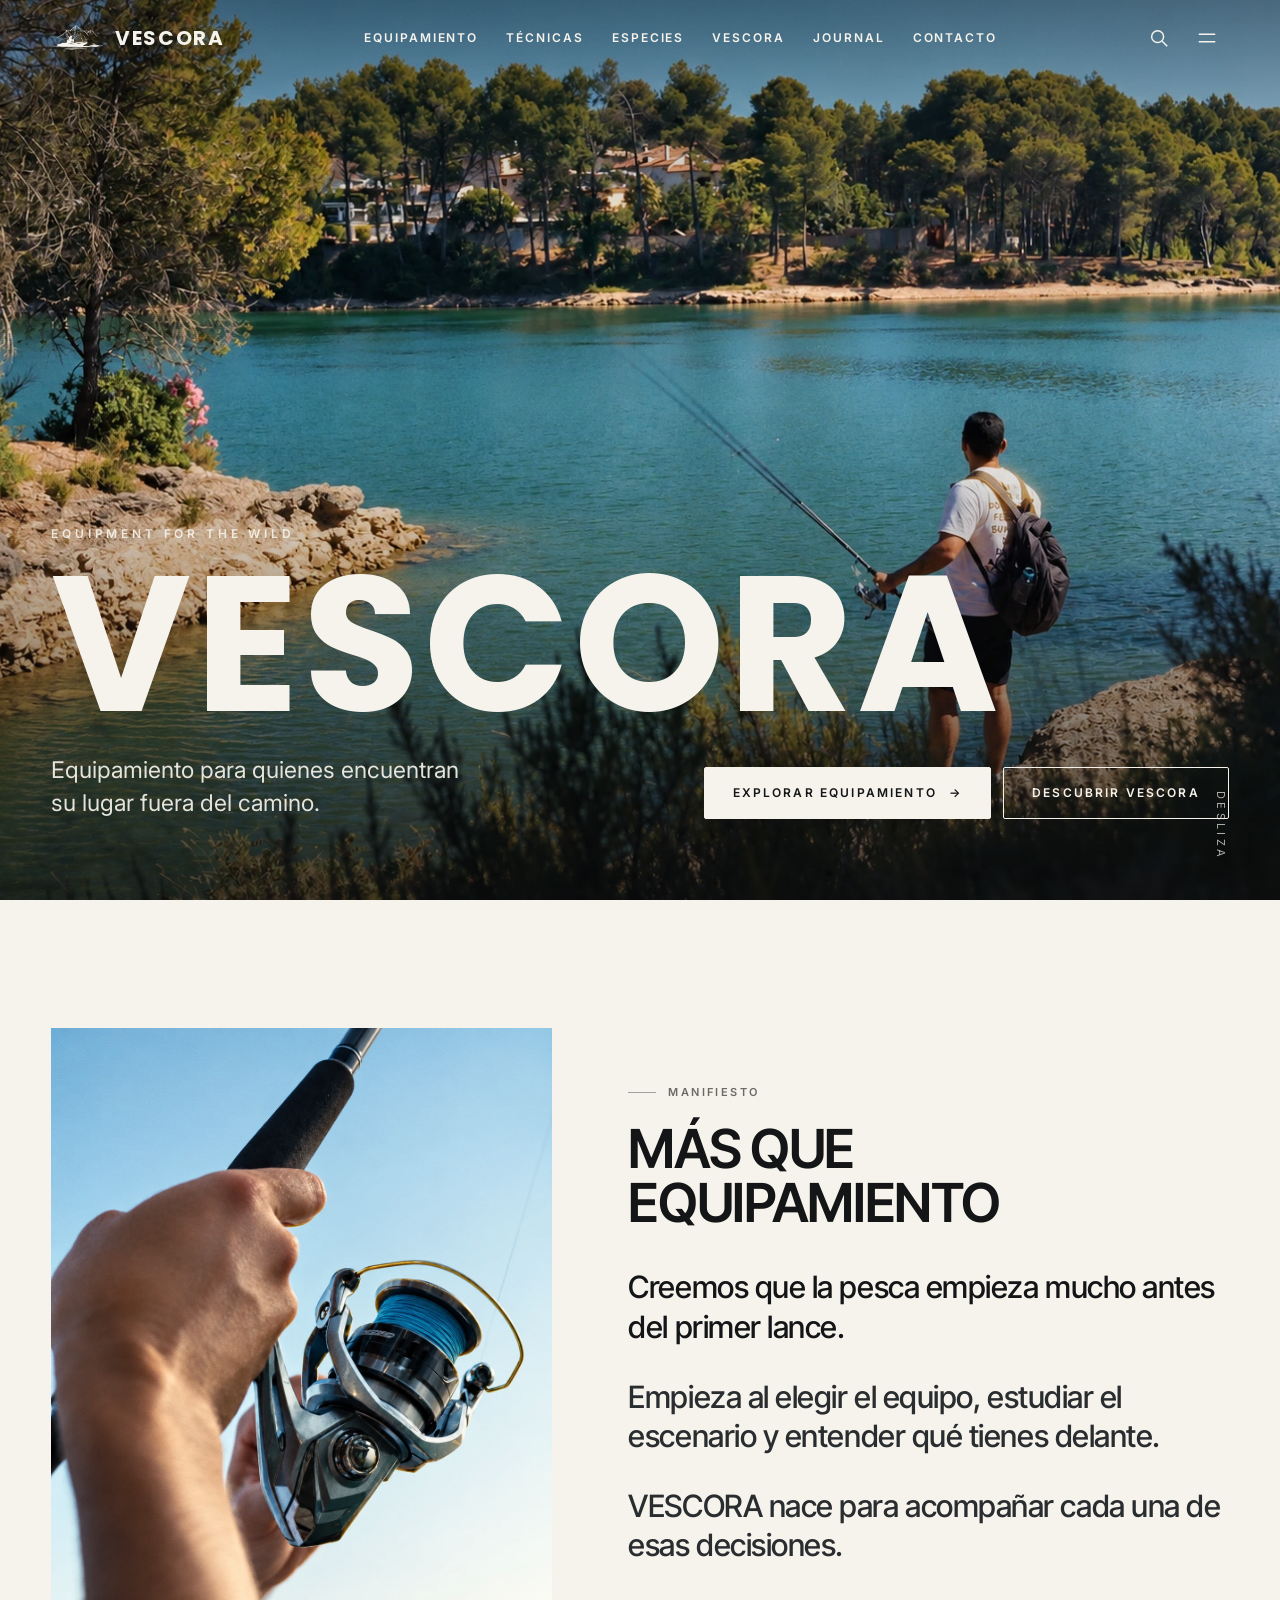
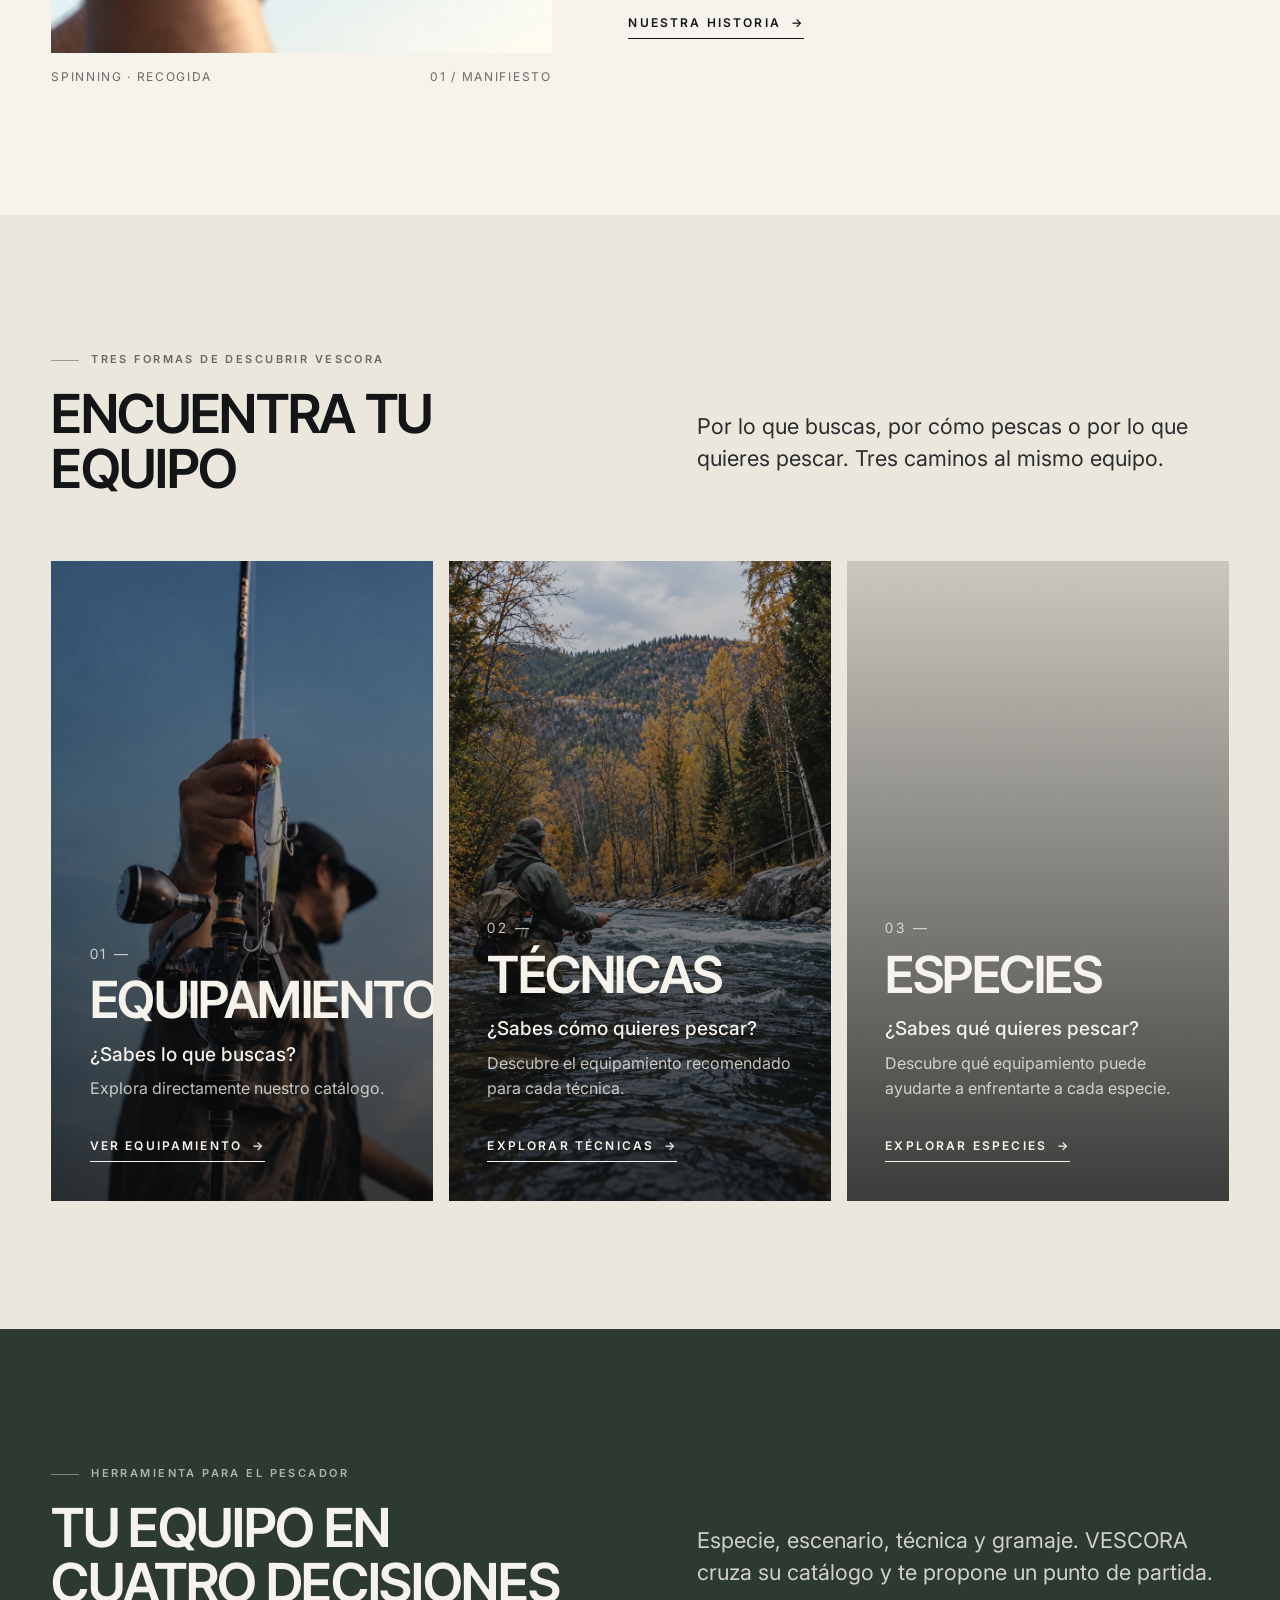
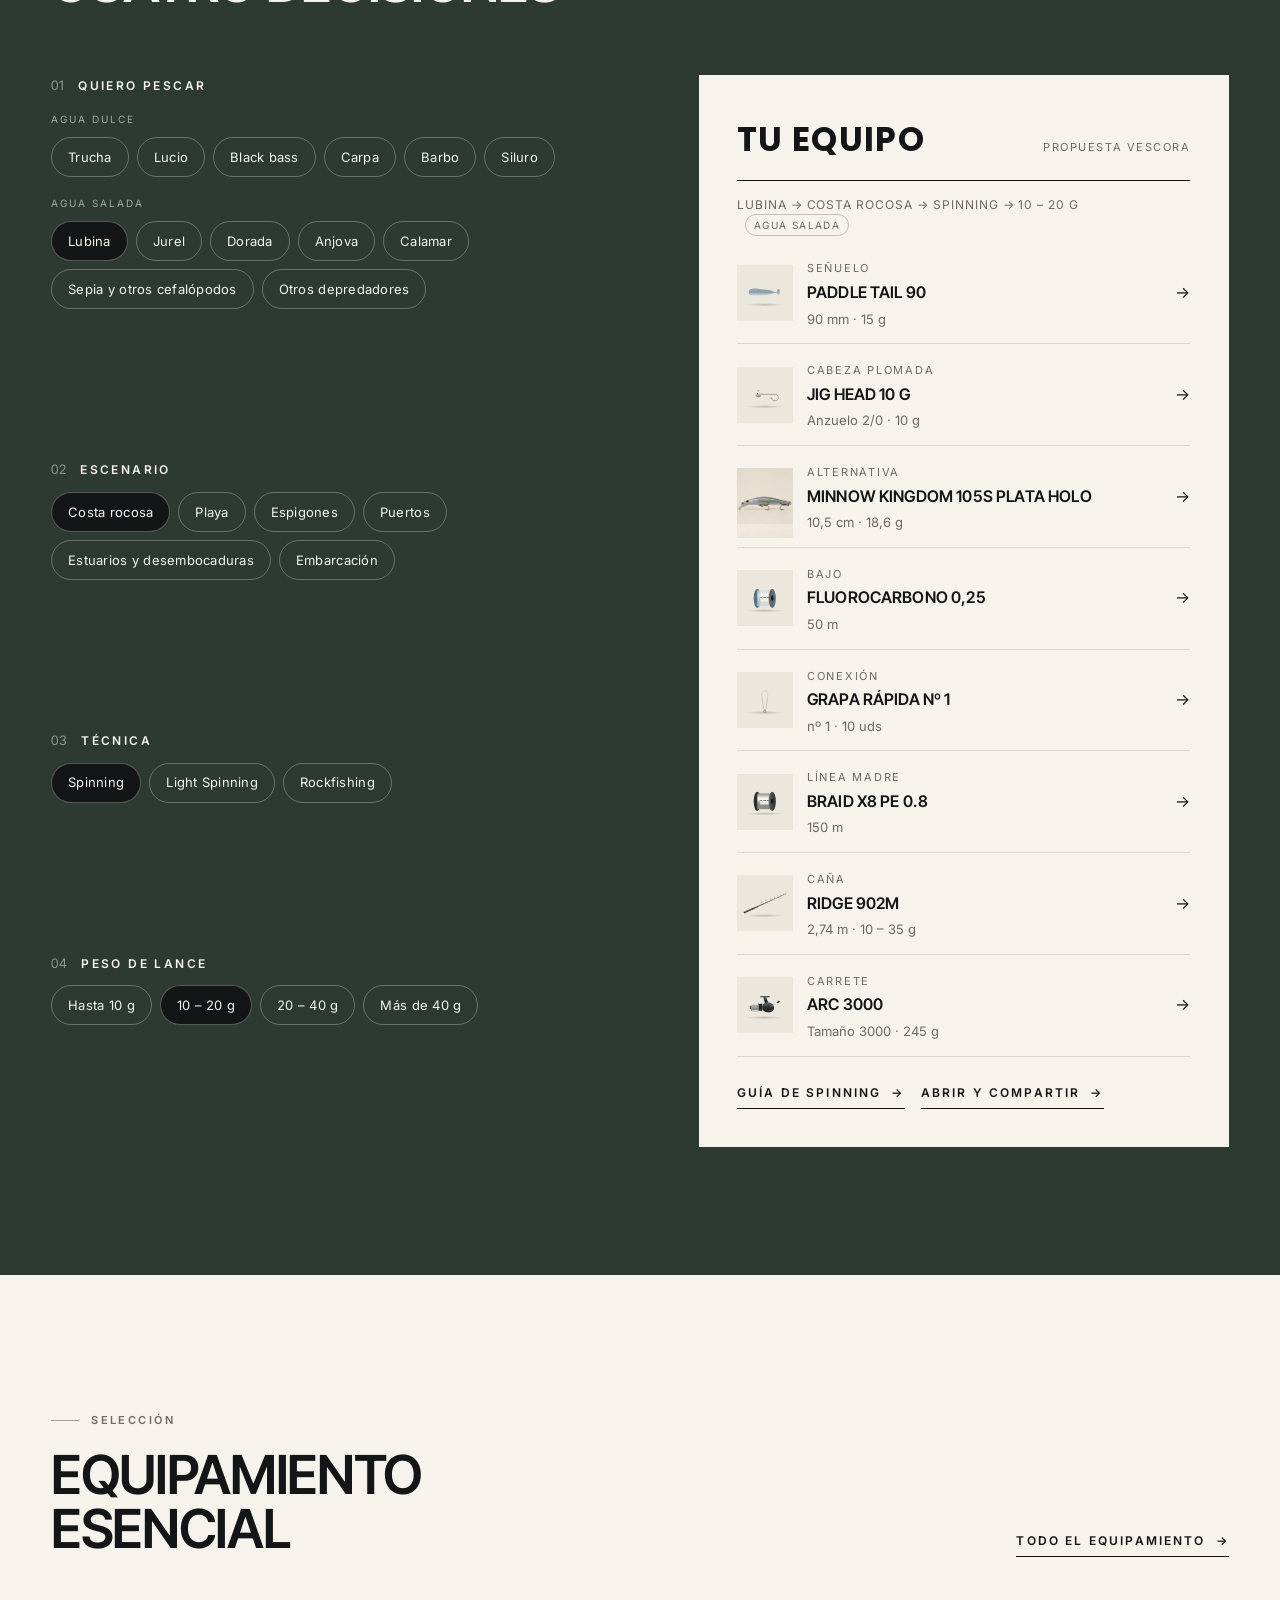
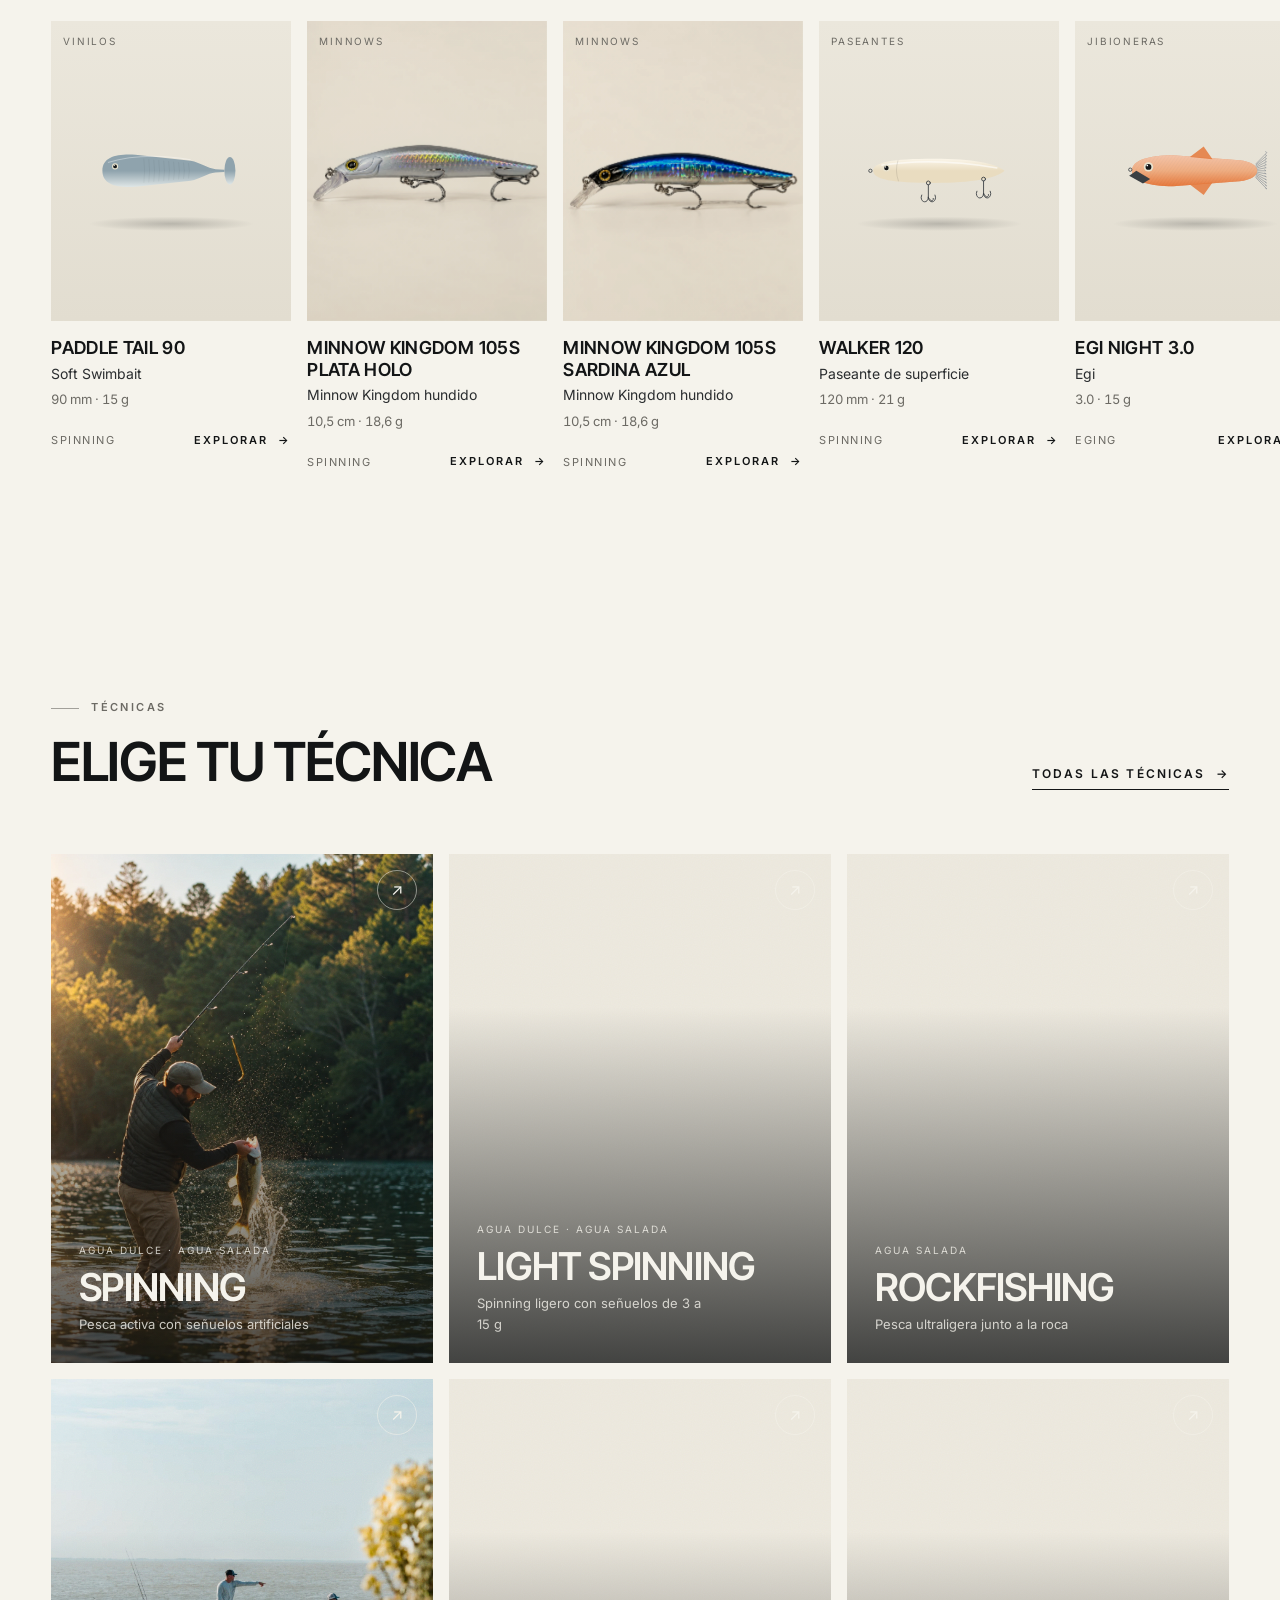
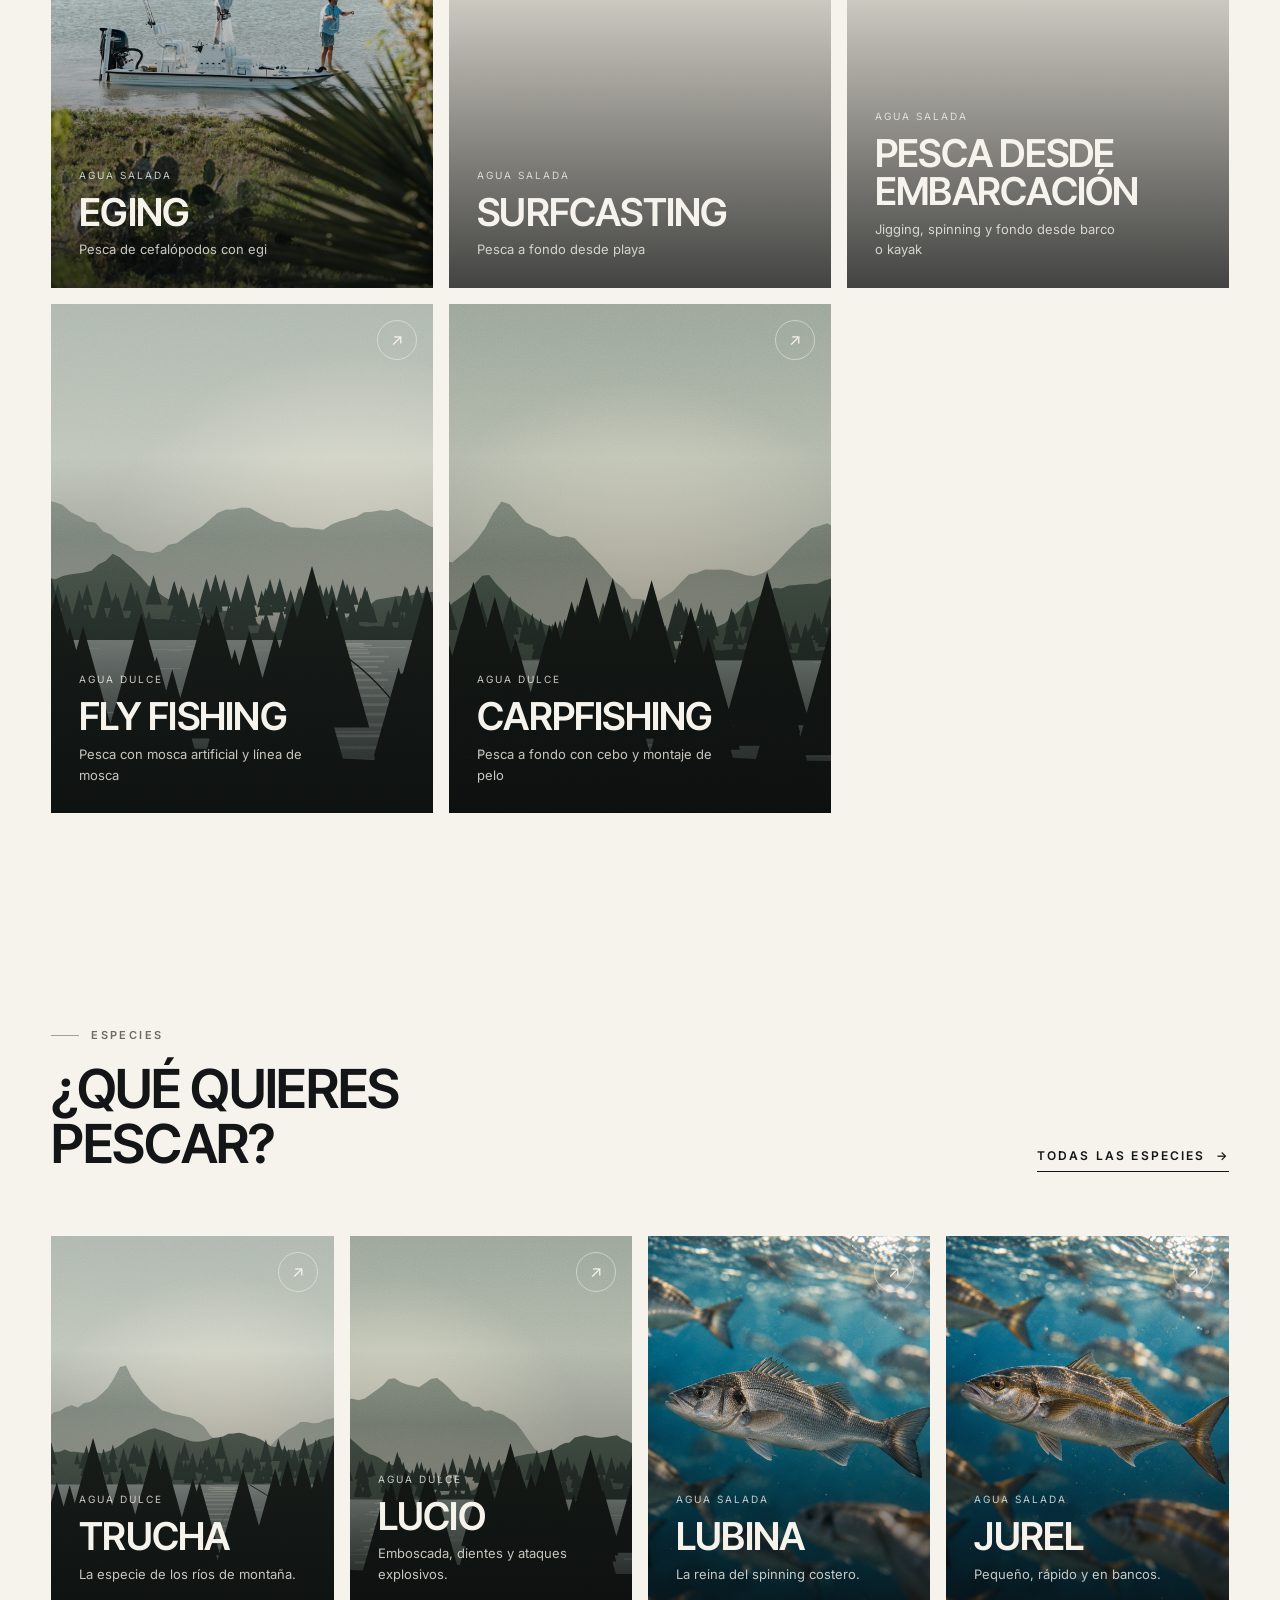
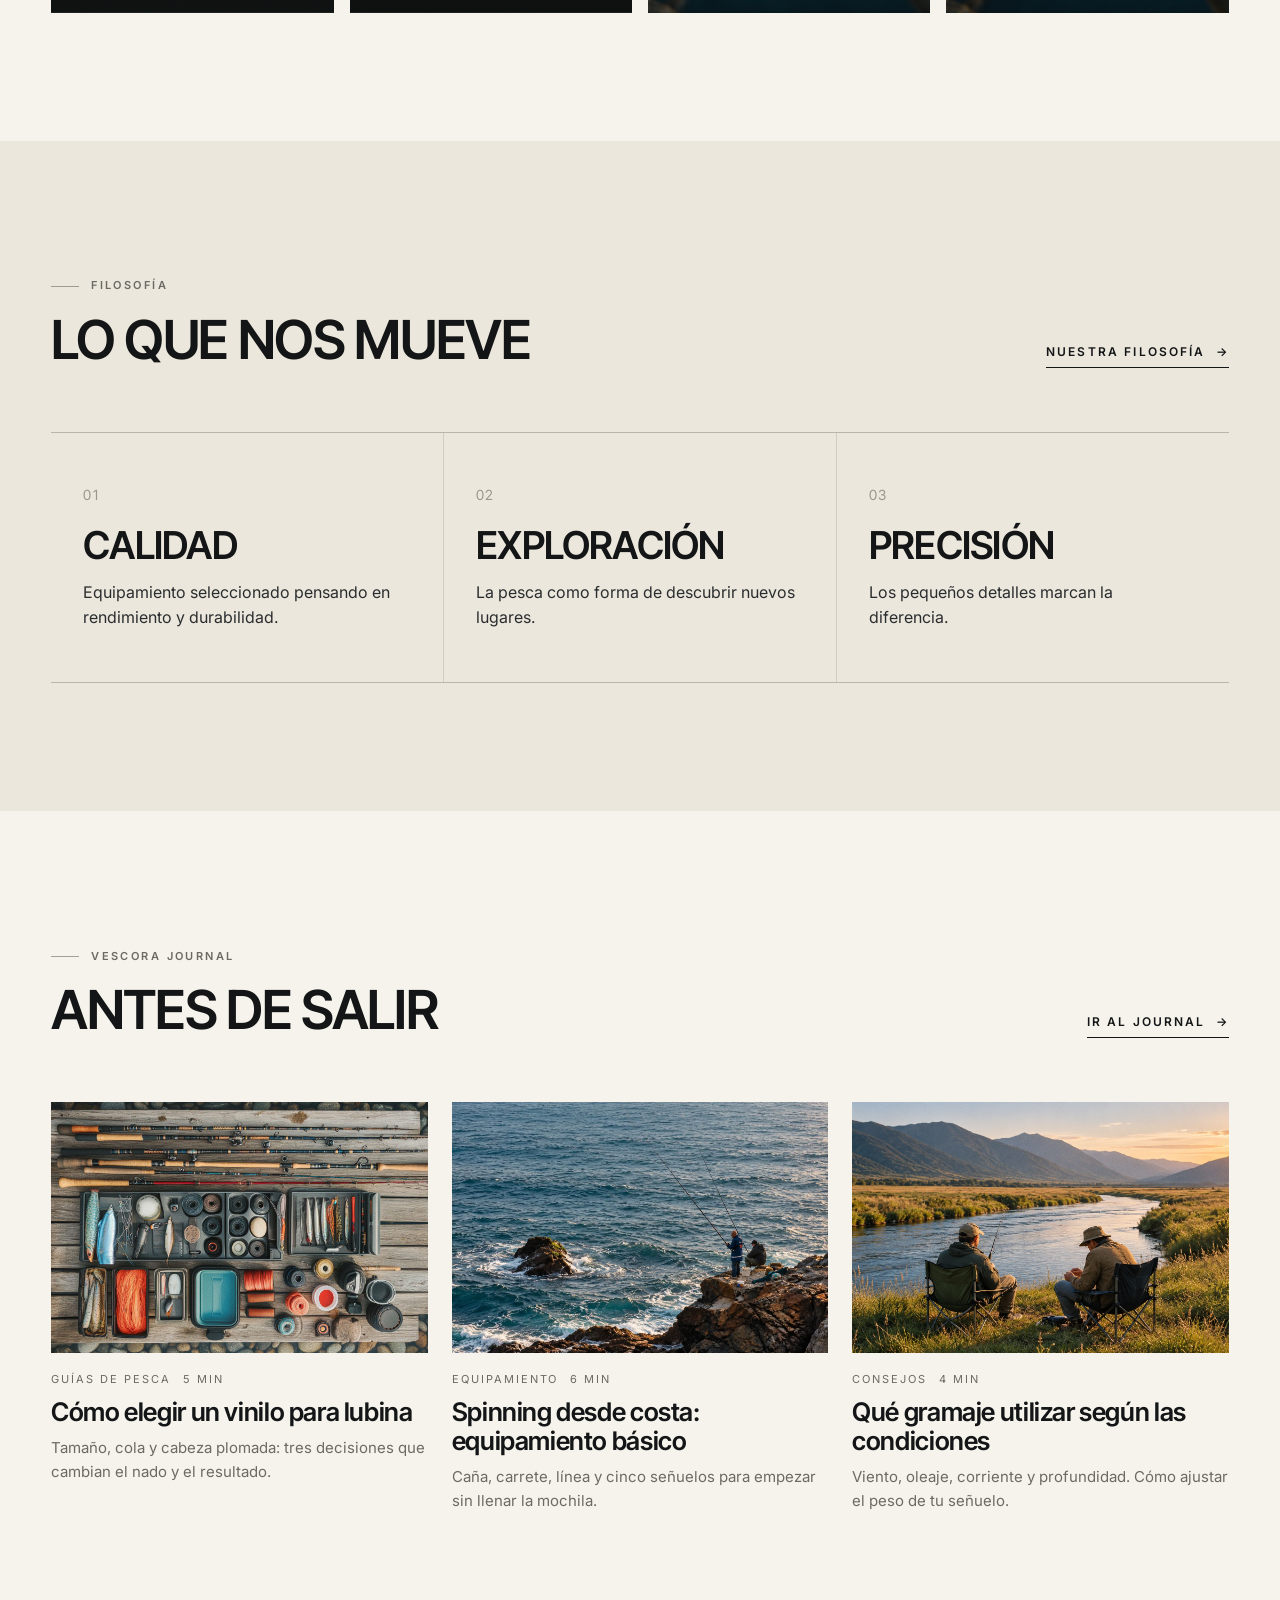
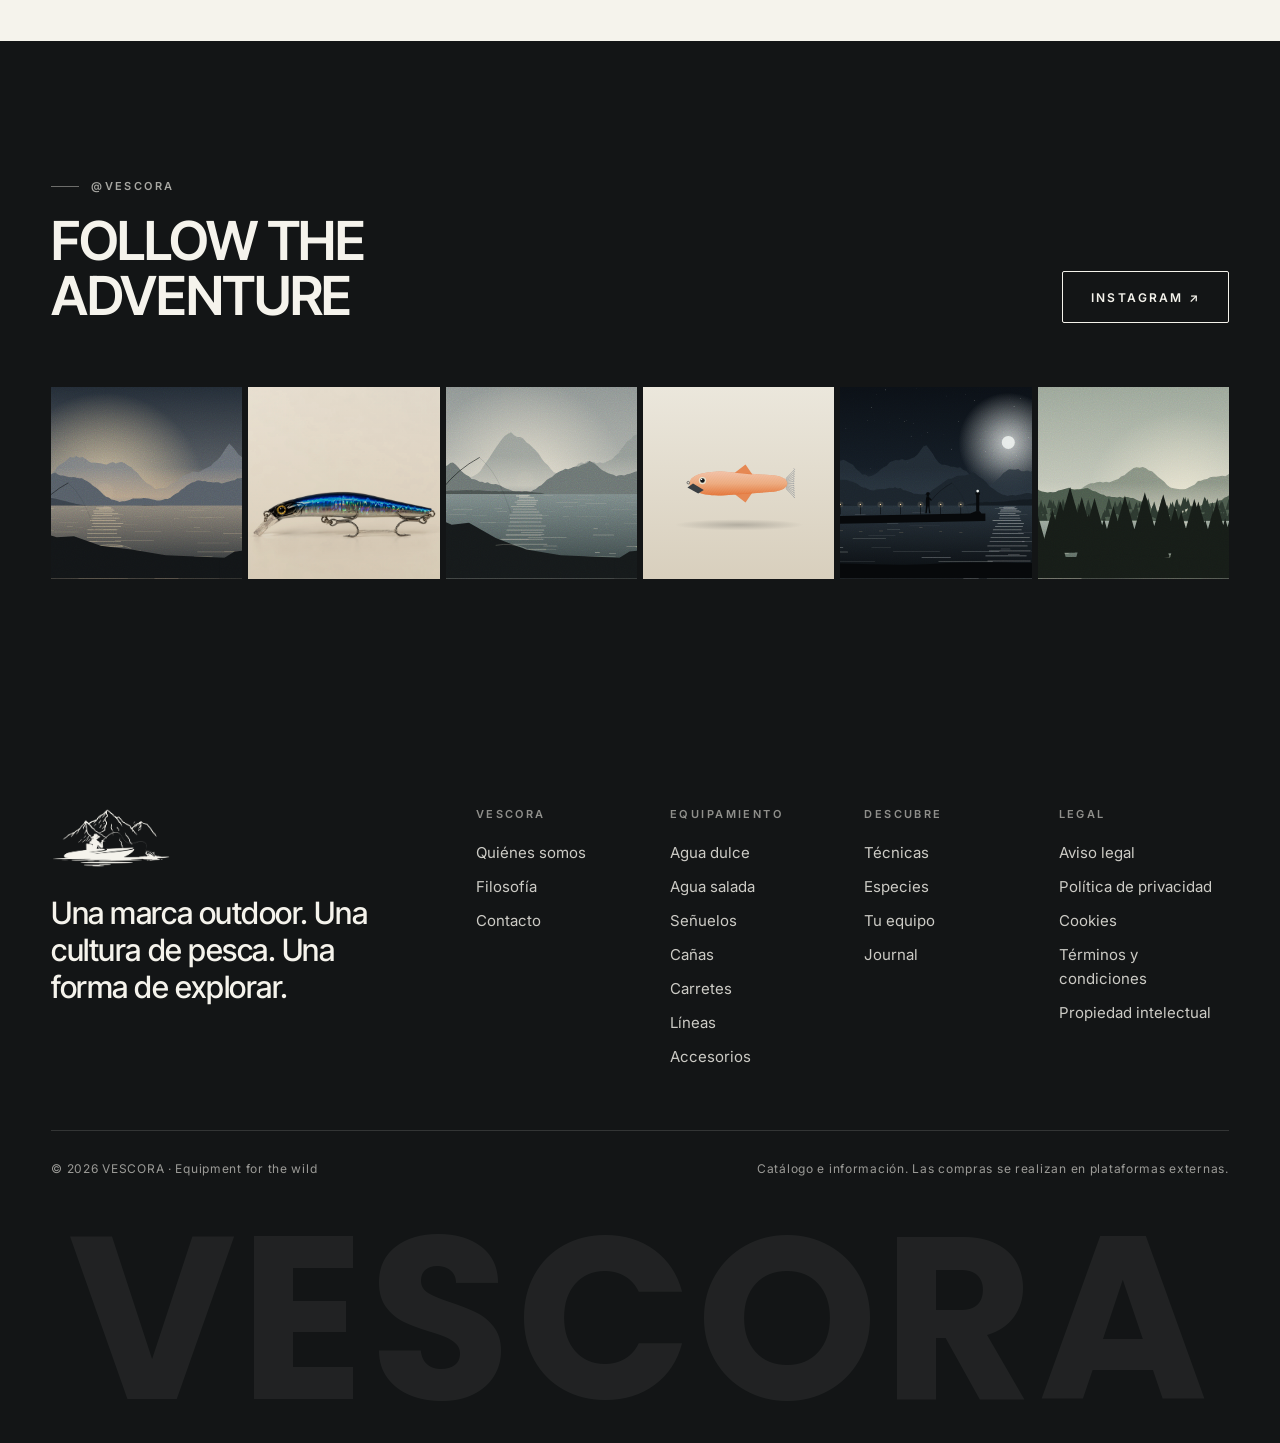
==== commit bf5882ec: "Agua dulce y agua salada como dimensión transversal - waterTypes en productos, técnicas, especies y " ====
--- a/index.html
+++ b/index.html
@@ -13,7 +13,7 @@
   </script>
   <meta name="viewport" content="width=device-width, initial-scale=1, viewport-fit=cover">
   <title>VESCORA — Equipment for the wild · Equipamiento de pesca</title>
-  <meta name="description" content="VESCORA es una marca outdoor de equipamiento de pesca. Descubre señuelos, cañas, carretes, líneas y accesorios por técnica y por especie.">
+  <meta name="description" content="VESCORA es una marca outdoor de equipamiento de pesca en agua dulce y salada. Descubre señuelos, cañas, carretes, líneas y accesorios por técnica y por especie.">
   <link rel="canonical" href="https://www.vescora.com/">
   <meta name="theme-color" content="#131516">
   <meta property="og:type" content="website">
@@ -87,6 +87,8 @@
           </div>
           <div>
             <h4>Equipamiento</h4>
+            <a href="equipamiento/agua-dulce">Agua dulce</a>
+            <a href="equipamiento/agua-salada">Agua salada</a>
             <a href="equipamiento/senuelos">Señuelos</a>
             <a href="equipamiento/canas">Cañas</a>
             <a href="equipamiento/carretes">Carretes</a>
--- a/assets/css/styles.css
+++ b/assets/css/styles.css
@@ -476,3 +476,36 @@
   .reveal { opacity: 1; transform: none; }
 }
 body.is-locked { overflow: hidden; }
+
+/* ——— Fotografía de producto ——— */
+.gallery__main.is-photo { background: #f4f3ef; }
+.gallery__main > img { width: 100%; height: 100%; object-fit: cover; }
+.thumb img, .result__media img, .cat__media img { width: 100%; height: 100%; object-fit: cover; }
+.eco__now .media > img { height: 100%; width: auto; max-width: 100%; object-fit: contain; }
+.colorways { margin-top: 20px; }
+.gallery__thumbs--colors { grid-template-columns: repeat(3, 1fr); }
+.gallery__thumbs--colors a { position: relative; aspect-ratio: 4 / 5; overflow: hidden; background: #f4f3ef; border: 1px solid transparent; transition: border-color var(--t); }
+.gallery__thumbs--colors a:hover { border-color: var(--line-strong); }
+.gallery__thumbs--colors a[aria-current] { border-color: var(--ink); }
+.gallery__thumbs--colors img { width: 100%; height: 100%; object-fit: cover; }
+.gallery__thumbs--colors span { position: absolute; left: 8px; bottom: 6px; font-size: 10px; letter-spacing: .14em; text-transform: uppercase; color: var(--graphite); }
+@media (min-width: 700px) { .gallery__thumbs--colors { grid-template-columns: repeat(6, 1fr); } .gallery__thumbs--colors span { display: none; } }
+.card__media > img, .thumb img, .result__media img, .cat__media img, .gallery__thumbs--colors img, .ig a.is-product img { mix-blend-mode: multiply; }
+.ig a.is-product .media > img { width: 100%; height: 100%; object-fit: cover; }
+.toolbar .chips--scroll { margin: 0; padding: 2px 0; }
+.hero__media img { object-position: 25% 55%; }
+
+/* ——— Tipo de agua (dimensión transversal) ——— */
+.water-switch { margin-bottom: 12px; flex-wrap: nowrap; overflow-x: auto; scrollbar-width: none; }
+.water-switch::-webkit-scrollbar { display: none; }
+.toolbar .water-switch { margin-bottom: 10px; }
+.tile__badge { font-size: 10px; letter-spacing: .2em; text-transform: uppercase; opacity: .8; margin-bottom: 10px; }
+.tiles--2 { grid-template-columns: 1fr; }
+.tiles--2 .tile { aspect-ratio: 16 / 9; }
+@media (min-width: 760px) { .tiles--2 { grid-template-columns: repeat(2, minmax(0, 1fr)); } .tiles--2 .tile { aspect-ratio: 4 / 3; } }
+.chips__group { display: flex; flex-wrap: wrap; gap: 8px; align-items: center; width: 100%; }
+.chips__group + .chips__group { margin-top: 6px; }
+.chips__label { font-size: 10px; letter-spacing: .2em; text-transform: uppercase; opacity: .6; width: 100%; margin: 4px 0 2px; }
+.kit__water { display: inline-block; margin-left: 8px; padding: 2px 8px; border: 1px solid var(--line-strong); border-radius: 999px; font-size: 10px; letter-spacing: .14em; }
+.menu__cols a.menu__water { font-size: 11px; letter-spacing: .2em; text-transform: uppercase; opacity: .5; margin-top: 10px; }
+.menu__cols a.menu__water:first-of-type { margin-top: 0; }
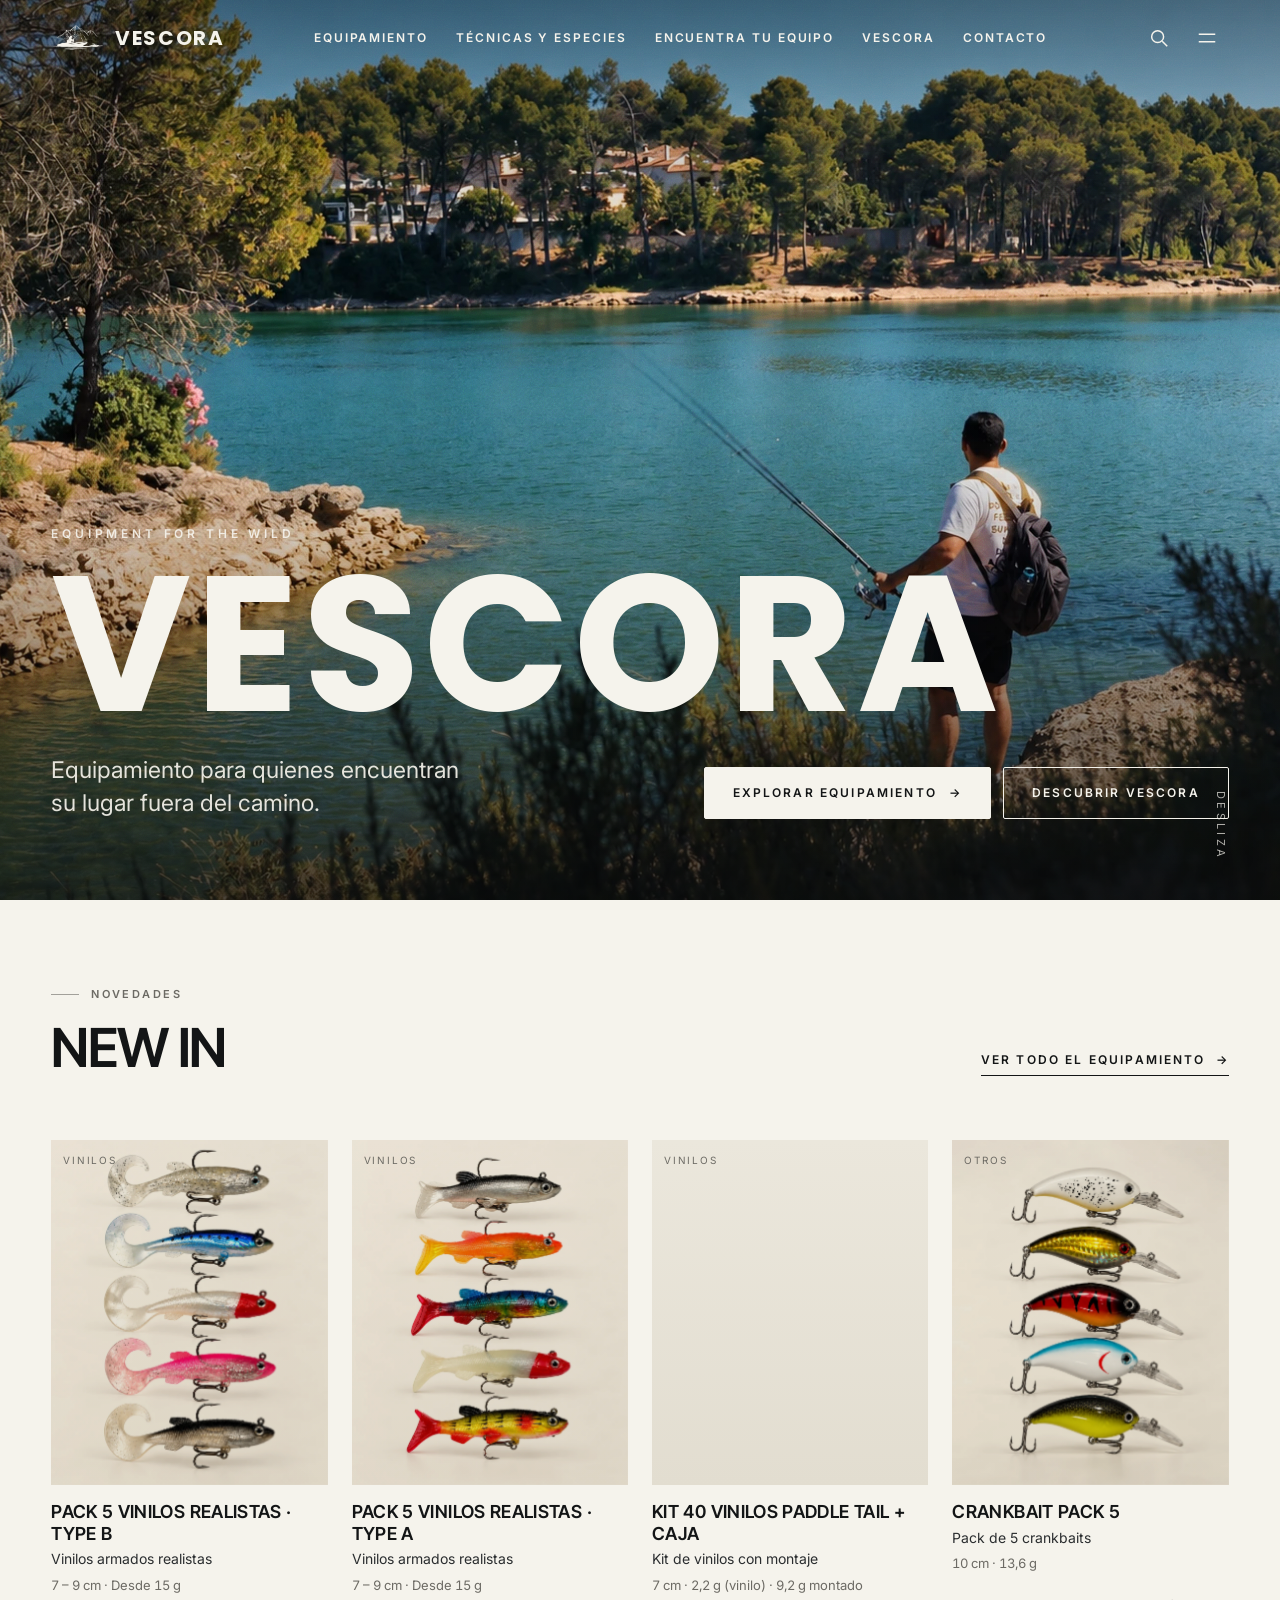
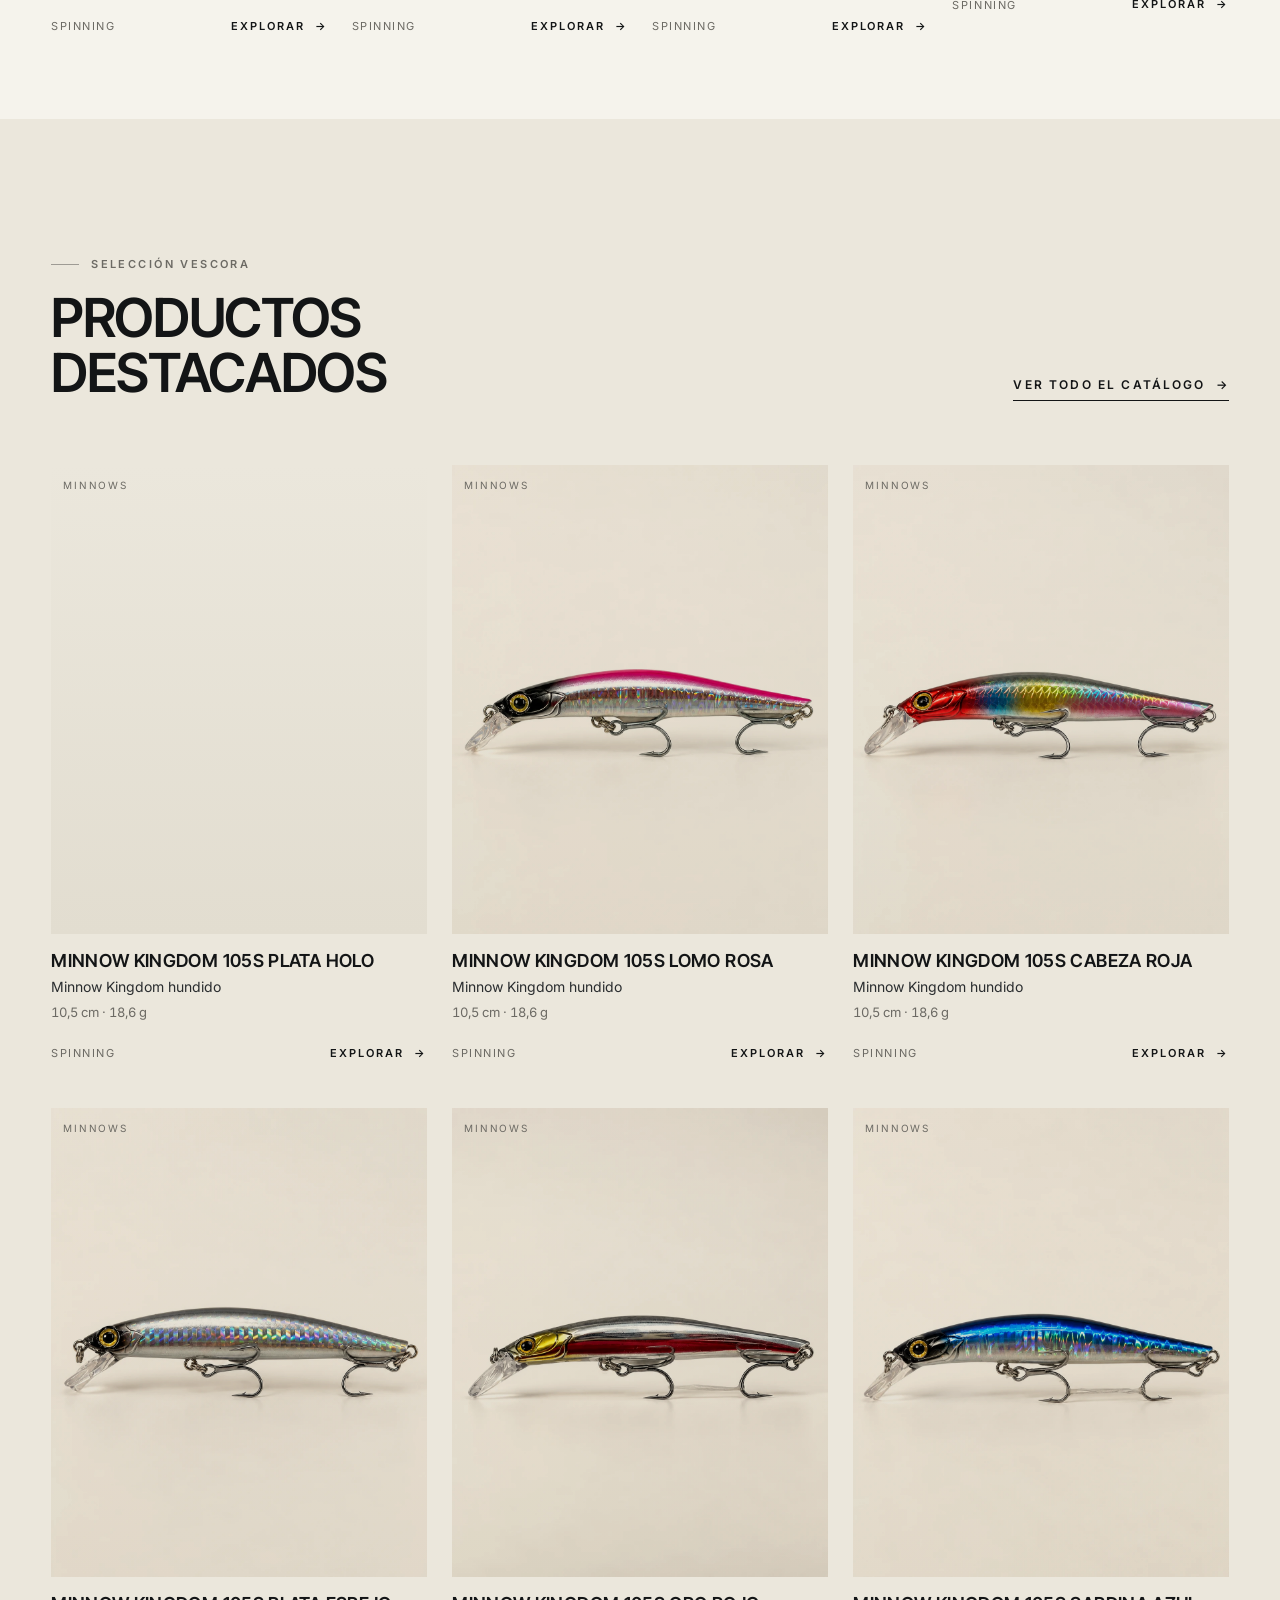
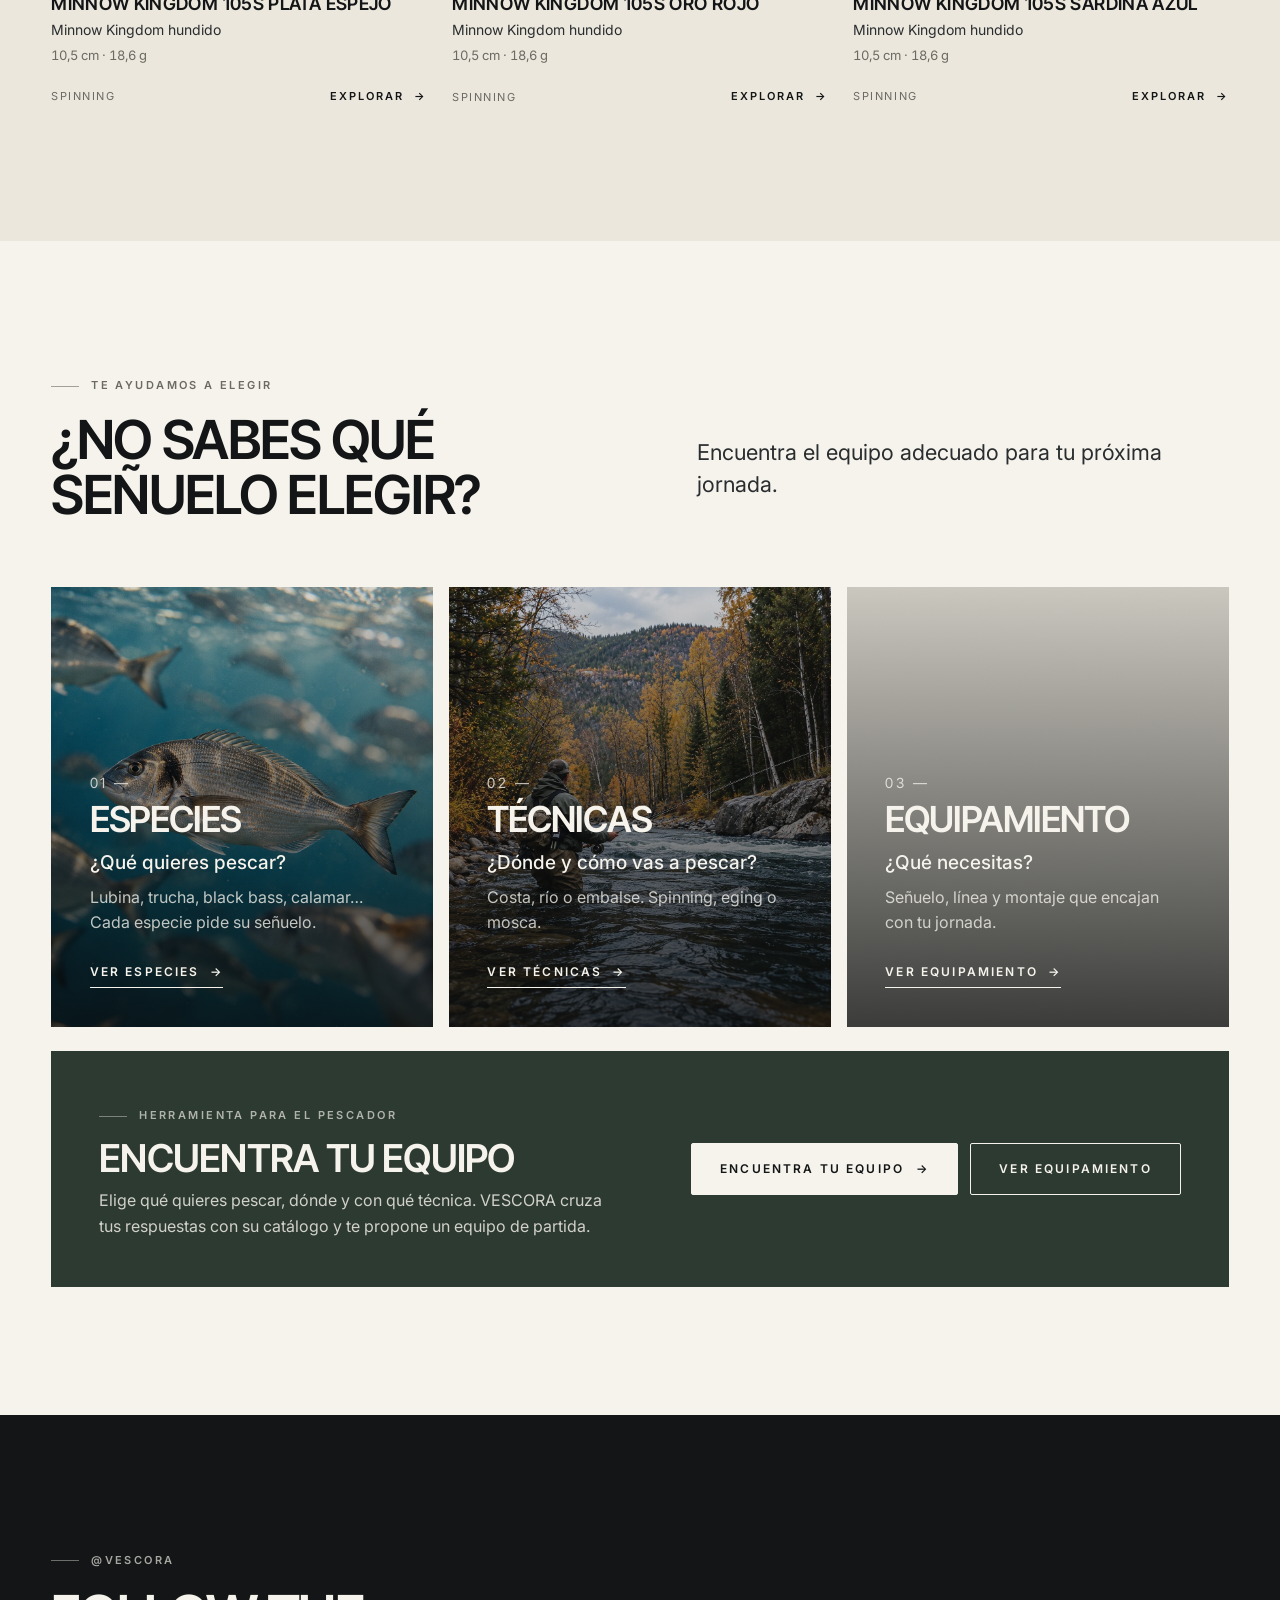
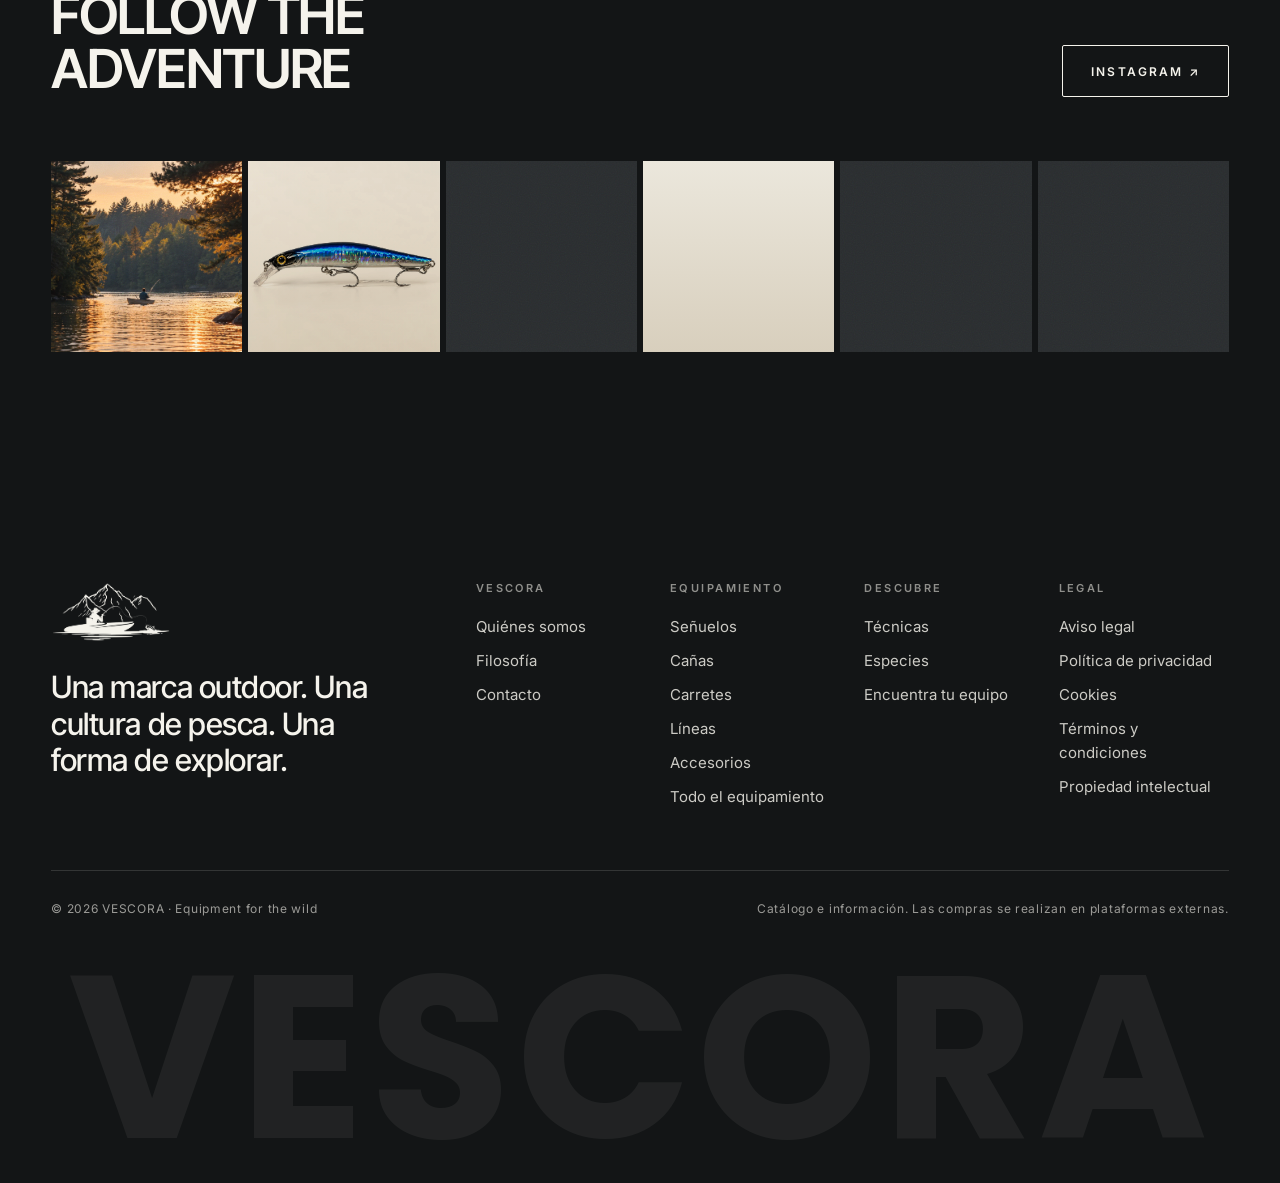
==== commit 4252b304: "Reestructuración: menú de cinco apartados, portada comercial y marca outdoor - Menú: Equipamiento, T" ====
--- a/index.html
+++ b/index.html
@@ -42,10 +42,9 @@
       </a>
       <nav class="nav" aria-label="Principal">
         <a href="equipamiento">Equipamiento</a>
-        <a href="tecnicas">Técnicas</a>
-        <a href="especies">Especies</a>
+        <a href="tecnicas-y-especies">Técnicas y especies</a>
+        <a href="encuentra-tu-equipo">Encuentra tu equipo</a>
         <a href="vescora">Vescora</a>
-        <a href="journal">Journal</a>
         <a href="contacto">Contacto</a>
       </nav>
       <div class="header__tools">
@@ -87,20 +86,18 @@
           </div>
           <div>
             <h4>Equipamiento</h4>
-            <a href="equipamiento/agua-dulce">Agua dulce</a>
-            <a href="equipamiento/agua-salada">Agua salada</a>
             <a href="equipamiento/senuelos">Señuelos</a>
             <a href="equipamiento/canas">Cañas</a>
             <a href="equipamiento/carretes">Carretes</a>
             <a href="equipamiento/lineas">Líneas</a>
             <a href="equipamiento/accesorios">Accesorios</a>
+            <a href="equipamiento">Todo el equipamiento</a>
           </div>
           <div>
             <h4>Descubre</h4>
-            <a href="tecnicas">Técnicas</a>
-            <a href="especies">Especies</a>
-            <a href="tu-equipo">Tu equipo</a>
-            <a href="journal">Journal</a>
+            <a href="tecnicas-y-especies#tecnicas">Técnicas</a>
+            <a href="tecnicas-y-especies#especies">Especies</a>
+            <a href="encuentra-tu-equipo">Encuentra tu equipo</a>
           </div>
           <div>
             <h4>Legal</h4>
--- a/assets/css/styles.css
+++ b/assets/css/styles.css
@@ -120,14 +120,14 @@
 .header.is-scrolled .brand__emblem { width: 42px; }
 .brand__word { font-family: var(--font-mark); font-weight: 700; font-size: 20px; letter-spacing: .08em; line-height: 1; }
 .nav { display: none; gap: clamp(18px, 2.2vw, 36px); }
-.nav a { font-size: 12px; font-weight: 600; letter-spacing: .16em; text-transform: uppercase; position: relative; padding: 8px 0; }
+.nav a { font-size: 12px; font-weight: 600; letter-spacing: .16em; text-transform: uppercase; position: relative; padding: 8px 0; white-space: nowrap; }
 .nav a::after { content: ''; position: absolute; left: 0; right: 100%; bottom: 2px; height: 1px; background: currentColor; transition: right var(--t) var(--ease); }
 .nav a:hover::after, .nav a[aria-current="page"]::after { right: 0; }
 .header__tools { display: flex; align-items: center; gap: 4px; }
 .icon-btn { width: 44px; height: 44px; display: inline-grid; place-items: center; border-radius: 50%; transition: background var(--t) var(--ease); }
 .icon-btn:hover { background: rgba(128, 128, 128, .14); }
 .icon-btn svg { width: 22px; height: 22px; }
-@media (min-width: 1080px) { .nav { display: flex; } }
+@media (min-width: 1180px) { .nav { display: flex; } }
 
 /* ——— Menú overlay ——— */
 .overlay { position: fixed; inset: 0; z-index: 80; visibility: hidden; opacity: 0; transition: opacity var(--t) var(--ease), visibility 0s linear var(--t); }
@@ -135,7 +135,7 @@
 .menu { background: var(--ink); color: var(--paper); overflow-y: auto; }
 .menu__top, .search__top { height: var(--header-h); display: flex; align-items: center; justify-content: space-between; }
 .menu__grid { display: grid; gap: 40px; padding: 32px 0 64px; }
-.menu__main a { display: block; font-family: var(--font-display); font-weight: 600; font-size: clamp(34px, 6vw, 64px); letter-spacing: -.03em; text-transform: uppercase; line-height: 1.12; opacity: .92; transition: opacity var(--t), transform var(--t) var(--ease); }
+.menu__main a { display: block; font-family: var(--font-display); font-weight: 600; font-size: clamp(26px, 4.8vw, 56px); letter-spacing: -.03em; text-transform: uppercase; line-height: 1.12; opacity: .92; transition: opacity var(--t), transform var(--t) var(--ease); }
 .menu__main a:hover { opacity: 1; transform: translateX(8px); }
 .menu__main small { font-family: var(--font-body); font-size: 12px; letter-spacing: .2em; opacity: .5; margin-right: 16px; vertical-align: middle; font-weight: 500; }
 .menu__cols { display: grid; grid-template-columns: repeat(2, minmax(0, 1fr)); gap: 32px 24px; }
@@ -165,7 +165,7 @@
 /* ——— Hero ——— */
 .hero { position: relative; min-height: 100svh; display: flex; align-items: flex-end; color: var(--paper); overflow: hidden; background: var(--ink); }
 .hero__media { position: absolute; inset: -4% 0 0 0; will-change: transform; }
-.hero__media .media, .page-hero__media .media { height: 100%; background: none; }
+.hero__media .media, .page-hero__media .media, .brand-band__media .media { height: 100%; background: none; }
 .hero__media svg, .hero__media img { width: 100%; height: 100%; object-fit: cover; }
 .hero::after { content: ''; position: absolute; inset: 0; background: linear-gradient(180deg, rgba(10, 12, 13, .45) 0%, rgba(10, 12, 13, 0) 28%, rgba(10, 12, 13, 0) 45%, rgba(10, 12, 13, .72) 100%); pointer-events: none; }
 .hero__content { position: relative; z-index: 2; width: 100%; padding-bottom: clamp(48px, 9vh, 112px); padding-top: 140px; }
@@ -230,7 +230,7 @@
 .card { display: flex; flex-direction: column; }
 .card__media { aspect-ratio: 4 / 5; background: linear-gradient(180deg, var(--paper-2), #e2ddd0); display: grid; place-items: center; overflow: hidden; position: relative; }
 .card__media > svg { width: 92%; height: auto; transition: transform 700ms var(--ease); }
-.card__media > img { width: 100%; height: 100%; object-fit: cover; }
+.card__media > img { position: absolute; inset: 0; width: 100%; height: 100%; object-fit: cover; }
 .card:hover .card__media > svg, .card:hover .card__media > img { transform: scale(1.05) rotate(-1deg); }
 .card__tag { position: absolute; left: 12px; top: 12px; font-size: 10px; letter-spacing: .18em; text-transform: uppercase; color: var(--stone-2); }
 .card__body { padding-top: 16px; display: flex; flex-direction: column; gap: 4px; flex: 1; }
@@ -248,18 +248,19 @@
 @media (min-width: 760px) { .rail { grid-auto-columns: minmax(240px, 30%); } }
 @media (min-width: 1200px) { .rail { grid-auto-columns: minmax(240px, 22%); } }
 
-/* ——— Tiles de técnica / especie ——— */
-.tiles { display: grid; gap: 12px; grid-template-columns: repeat(2, minmax(0, 1fr)); }
-@media (min-width: 900px) { .tiles { grid-template-columns: repeat(3, minmax(0, 1fr)); gap: 16px; } .tiles--4 { grid-template-columns: repeat(4, minmax(0, 1fr)); } }
-.tile { position: relative; display: flex; flex-direction: column; justify-content: flex-end; aspect-ratio: 3 / 4; color: var(--paper); overflow: hidden; isolation: isolate; background: var(--ink); }
+/* ——— Tiles de técnica / especie (boards) ——— */
+.tiles { display: grid; gap: 10px; grid-template-columns: repeat(2, minmax(0, 1fr)); }
+@media (min-width: 900px) { .tiles { grid-template-columns: repeat(3, minmax(0, 1fr)); gap: 14px; } .tiles--4 { grid-template-columns: repeat(4, minmax(0, 1fr)); } }
+@media (min-width: 1100px) { .tiles { grid-template-columns: repeat(4, minmax(0, 1fr)); } }
+.tile { position: relative; display: flex; flex-direction: column; justify-content: flex-end; aspect-ratio: 4 / 5; color: var(--paper); overflow: hidden; isolation: isolate; background: var(--ink); }
 .tile--wide { aspect-ratio: auto; min-height: 280px; }
 .tile .media { position: absolute; inset: 0; z-index: -1; }
 .tile::after { content: ''; position: absolute; inset: 0; z-index: -1; background: linear-gradient(180deg, rgba(10, 12, 13, 0) 30%, rgba(10, 12, 13, .75)); }
 .tile:hover .media > svg, .tile:hover .media > img { transform: scale(1.06); }
-.tile__body { padding: clamp(16px, 2.2vw, 28px); }
-.tile__name { font-family: var(--font-display); font-size: clamp(22px, 3vw, 40px); font-weight: 600; text-transform: uppercase; letter-spacing: -.02em; line-height: 1; }
-.tile__meta { font-size: 13px; opacity: .8; margin-top: 8px; max-width: 30ch; }
-.tile__arrow { position: absolute; top: 16px; right: 16px; width: 40px; height: 40px; border: 1px solid rgba(245, 243, 236, .5); border-radius: 50%; display: grid; place-items: center; transition: background var(--t), color var(--t); }
+.tile__body { padding: clamp(14px, 1.8vw, 22px); }
+.tile__name { font-family: var(--font-display); font-size: clamp(18px, 2.2vw, 30px); font-weight: 600; text-transform: uppercase; letter-spacing: -.02em; line-height: 1; }
+.tile__meta { font-size: 12px; opacity: .8; margin-top: 6px; max-width: 30ch; }
+.tile__arrow { position: absolute; top: 12px; right: 12px; width: 34px; height: 34px; border: 1px solid rgba(245, 243, 236, .5); border-radius: 50%; display: grid; place-items: center; transition: background var(--t), color var(--t); }
 .tile:hover .tile__arrow { background: var(--paper); color: var(--ink); }
 
 /* ——— Categorías ——— */
@@ -479,9 +480,16 @@
 
 /* ——— Fotografía de producto ——— */
 .gallery__main.is-photo { background: #f4f3ef; }
-.gallery__main > img { width: 100%; height: 100%; object-fit: cover; }
-.thumb img, .result__media img, .cat__media img { width: 100%; height: 100%; object-fit: cover; }
-.eco__now .media > img { height: 100%; width: auto; max-width: 100%; object-fit: contain; }
+/* Las fotos de producto se muestran completas (contain), sin recortes. */
+.gallery__main > img { position: absolute; inset: 4%; width: 92%; height: 92%; object-fit: contain; }
+/* Fotos de producto (4:5): el recuadro adopta su proporción y la foto lo llena sin recortes. */
+.gallery__main.is-photo { aspect-ratio: 4 / 5; }
+.gallery__main.is-photo > img { inset: 0; width: 100%; height: 100%; }
+.thumb img, .result__media img, .cat__media img { width: 100%; height: 100%; object-fit: contain; }
+.eco__now .media { position: relative; height: 240px; }
+/* Con foto: panel claro a todo el ancho de la tarjeta; el fondo blanco de la foto se funde con él. */
+.eco__now .media.is-photo { height: clamp(260px, 32vw, 380px); margin: 0 -28px; background: #f4f3ef; }
+.eco__now .media.is-photo > img { position: absolute; inset: 0; width: 100%; height: 100%; object-fit: contain; }
 .colorways { margin-top: 20px; }
 .gallery__thumbs--colors { grid-template-columns: repeat(3, 1fr); }
 .gallery__thumbs--colors a { position: relative; aspect-ratio: 4 / 5; overflow: hidden; background: #f4f3ef; border: 1px solid transparent; transition: border-color var(--t); }
@@ -509,3 +517,105 @@
 .kit__water { display: inline-block; margin-left: 8px; padding: 2px 8px; border: 1px solid var(--line-strong); border-radius: 999px; font-size: 10px; letter-spacing: .14em; }
 .menu__cols a.menu__water { font-size: 11px; letter-spacing: .2em; text-transform: uppercase; opacity: .5; margin-top: 10px; }
 .menu__cols a.menu__water:first-of-type { margin-top: 0; }
+
+/* Galería con varias fotos */
+.gallery__thumbs--photos { grid-template-columns: repeat(5, 1fr); }
+.gallery__thumbs--photos button { aspect-ratio: 4 / 5; display: block; position: relative; background: #f4f3ef; }
+.gallery__thumbs--photos img { position: absolute; inset: 0; width: 100%; height: 100%; object-fit: contain; }
+
+/* Cabecera de categoría de equipamiento: fondo unicolor verde bosque */
+.page-hero--solid { background: var(--forest); min-height: clamp(300px, 42vh, 440px); }
+.page-hero--solid::after { display: none; }
+
+/* ——— Reestructuración: catálogo visible, recomendador accesible y marca outdoor ——— */
+/* Tarjeta de producto: precio solo si existe */
+.card__price { font-family: var(--font-display); font-weight: 600; font-size: 15px; margin-top: 4px; font-feature-settings: 'tnum'; }
+
+/* Portada · New In: carrusel en móvil, cuadrícula en tablet y escritorio */
+.collection { display: grid; grid-auto-flow: column; grid-auto-columns: minmax(200px, 70%); gap: 14px; overflow-x: auto; scroll-snap-type: x mandatory; scroll-padding-inline: var(--gutter); scrollbar-width: none; margin: 0 calc(var(--gutter) * -1); padding: 0 var(--gutter) 6px; }
+.collection::-webkit-scrollbar { display: none; }
+.collection > * { scroll-snap-align: start; }
+@media (min-width: 700px) { .collection { grid-auto-flow: row; grid-template-columns: repeat(2, minmax(0, 1fr)); gap: clamp(28px, 3vw, 44px) clamp(12px, 2vw, 24px); overflow: visible; margin: 0; padding: 0; } }
+@media (min-width: 1100px) { .collection { grid-template-columns: repeat(4, minmax(0, 1fr)); } }
+
+/* Portada · presentación del recomendador */
+.routes--compact .route { min-height: 340px; }
+.routes--compact .route__title { font-size: clamp(26px, 2.8vw, 40px); margin: 8px 0 12px; }
+.routes--compact .route__t { margin-bottom: 20px; }
+@media (min-width: 900px) { .routes--compact .route { min-height: 440px; } }
+
+/* Acceso directo a Encuentra tu equipo */
+.cta-band { margin-top: clamp(16px, 2vw, 24px); background: var(--forest); color: var(--paper); padding: clamp(24px, 4vw, 48px); display: grid; gap: 24px; align-items: center; }
+.cta-band__title { font-size: clamp(26px, 3vw, 40px); text-transform: uppercase; letter-spacing: -.02em; margin: 14px 0 10px; }
+.cta-band__text { margin: 0; max-width: 52ch; color: rgba(245, 243, 236, .82); }
+.cta-band__actions { display: flex; flex-wrap: wrap; gap: 12px; }
+.cta-band .btn--ghost:hover span, .cta-row .btn--ghost:hover span { color: var(--ink); }
+@media (min-width: 900px) { .cta-band { grid-template-columns: 1fr auto; gap: 48px; } }
+.cta-row { display: flex; gap: 12px; justify-content: center; flex-wrap: wrap; }
+
+/* Follow the adventure con fotografía */
+.ig a .media > img { position: absolute; inset: 0; width: 100%; height: 100%; object-fit: cover; transition: transform 900ms var(--ease); }
+.ig a:hover .media > img { transform: scale(1.05); }
+
+/* Equipamiento · cabecera compacta y categorías */
+.page-head--compact { padding-bottom: clamp(24px, 3vw, 40px); }
+.page-head--compact .display { font-size: clamp(44px, 7vw, 104px); }
+.catnav { display: flex; gap: 10px; overflow-x: auto; scroll-snap-type: x mandatory; scroll-padding-inline: var(--gutter); scrollbar-width: none; margin: 0 calc(var(--gutter) * -1); padding: 0 var(--gutter) 4px; }
+.catnav::-webkit-scrollbar { display: none; }
+.catnav__item { flex: 0 0 min(44%, 220px); scroll-snap-align: start; display: flex; flex-direction: column; background: var(--paper-2); }
+.catnav__item--lead { flex-basis: min(82%, 420px); }
+.catnav__link { display: flex; flex-direction: column; flex: 1; }
+.catnav__media { position: relative; display: grid; place-items: center; height: 124px; overflow: hidden; background: linear-gradient(180deg, var(--paper-2), #e2ddd0); }
+.catnav__media > svg { width: 84%; height: auto; transition: transform 600ms var(--ease); }
+.catnav__media > img { position: absolute; inset: 0; width: 100%; height: 100%; object-fit: contain; transition: transform 600ms var(--ease); }
+.catnav__link:hover .catnav__media > svg, .catnav__link:hover .catnav__media > img { transform: scale(1.05); }
+.catnav__body { display: flex; flex-direction: column; gap: 4px; padding: 14px 16px 16px; }
+.catnav__name { font-family: var(--font-display); font-weight: 600; font-size: clamp(17px, 1.5vw, 21px); text-transform: uppercase; letter-spacing: -.01em; }
+.catnav__count { font-size: 12px; color: var(--stone-2); white-space: nowrap; font-feature-settings: 'tnum'; }
+.catnav__link:hover .catnav__name { text-decoration: underline; text-underline-offset: 4px; }
+.catnav__item--lead { background: var(--forest); color: var(--paper); }
+.catnav__item--lead .catnav__count { color: rgba(245, 243, 236, .7); }
+.catnav__subs { display: flex; flex-wrap: wrap; gap: 6px; padding: 0 16px 16px; }
+.catnav__subs a { font-size: 12px; padding: 6px 11px; border: 1px solid rgba(245, 243, 236, .35); border-radius: 999px; transition: background var(--t), color var(--t); }
+.catnav__subs a:hover { background: var(--paper); color: var(--ink); }
+@media (min-width: 900px) { .catnav { display: grid; grid-template-columns: 2fr repeat(4, minmax(0, 1fr)); overflow: visible; margin: 0; padding: 0; } .catnav__media { height: 170px; } }
+.toolbar__label { font-size: 11px; font-weight: 600; letter-spacing: .2em; text-transform: uppercase; color: var(--stone-2); }
+
+/* Técnicas y especies */
+.ts-nav { margin-top: 32px; display: flex; flex-wrap: wrap; gap: 12px 24px; align-items: center; justify-content: space-between; }
+.ts-nav .water-switch { margin-bottom: 0; }
+.ts-area__head { display: flex; gap: 20px; align-items: baseline; border-bottom: 1px solid var(--ink); padding-bottom: 16px; margin-bottom: clamp(24px, 3vw, 40px); }
+.ts-area__n { font-family: var(--font-display); color: var(--stone); font-size: 14px; letter-spacing: .1em; }
+.ts-area__head .muted { margin: 8px 0 0; }
+.water-group + .water-group { margin-top: clamp(32px, 4vw, 52px); }
+.water-group__head { display: flex; flex-wrap: wrap; gap: 6px 16px; align-items: baseline; margin-bottom: 16px; }
+.water-group__title { font-family: var(--font-body); font-size: 12px; font-weight: 600; letter-spacing: .2em; text-transform: uppercase; }
+.water-group__claim { font-size: 14px; color: var(--stone-2); }
+.water-group__head .link-arrow { margin-left: auto; font-size: 11px; }
+
+/* Encuentra tu equipo */
+.finder-page { padding-top: calc(var(--header-h) + clamp(40px, 6vw, 88px)); min-height: 100svh; }
+.finder-page__alt { margin: clamp(32px, 4vw, 48px) 0 0; font-size: 15px; display: flex; flex-wrap: wrap; gap: 12px; align-items: center; color: rgba(245, 243, 236, .82); }
+
+/* Vescora · capítulos, banda fotográfica y visión */
+.chapters { display: grid; gap: clamp(56px, 8vw, 112px); }
+.chapter { display: grid; gap: clamp(28px, 4vw, 64px); align-items: center; }
+.chapter__media { aspect-ratio: 3 / 2; }
+.chapter__n { font-family: var(--font-display); color: var(--stone-2); font-size: 13px; letter-spacing: .14em; text-transform: uppercase; }
+.chapter__text .h2 { margin: 14px 0 22px; }
+.chapter__text p { font-size: clamp(17px, 1.5vw, 20px); line-height: 1.55; color: var(--graphite); max-width: 46ch; }
+@media (min-width: 900px) { .chapter { grid-template-columns: 1.15fr 1fr; } .chapter--flip .chapter__media { order: 2; } }
+.brand-band { position: relative; min-height: clamp(380px, 64vh, 680px); display: flex; align-items: flex-end; color: var(--paper); overflow: hidden; background: var(--ink); }
+.brand-band__media { position: absolute; inset: 0; }
+.brand-band__media img { width: 100%; height: 100%; object-fit: cover; }
+.brand-band::after { content: ''; position: absolute; inset: 0; background: linear-gradient(180deg, rgba(10, 12, 13, 0) 35%, rgba(10, 12, 13, .72)); }
+.brand-band__content { position: relative; z-index: 2; width: 100%; padding-bottom: clamp(40px, 7vw, 88px); }
+.brand-band__quote { font-family: var(--font-display); font-weight: 600; font-size: clamp(30px, 4.6vw, 64px); line-height: 1; letter-spacing: -.03em; text-transform: uppercase; max-width: 18ch; margin: 0; }
+.vision p { color: var(--graphite); font-size: 18px; max-width: 52ch; }
+.vision .big { color: var(--ink); }
+.vision__lines { display: grid; grid-template-columns: 1fr; gap: 1px; background: var(--line); border: 1px solid var(--line); margin: 28px 0 0; }
+.vision__lines div { background: var(--paper); padding: 18px 20px; }
+.vision__lines dt { font-size: 11px; letter-spacing: .2em; text-transform: uppercase; color: var(--stone-2); margin-bottom: 6px; }
+.vision__lines dd { margin: 0; font-family: var(--font-display); font-weight: 600; font-size: 18px; }
+@media (min-width: 900px) { .brand-band__content { display: flex; justify-content: flex-end; } .brand-band__quote { text-align: right; } }
+@media (min-width: 600px) { .vision__lines { grid-template-columns: 1fr 1fr; } }
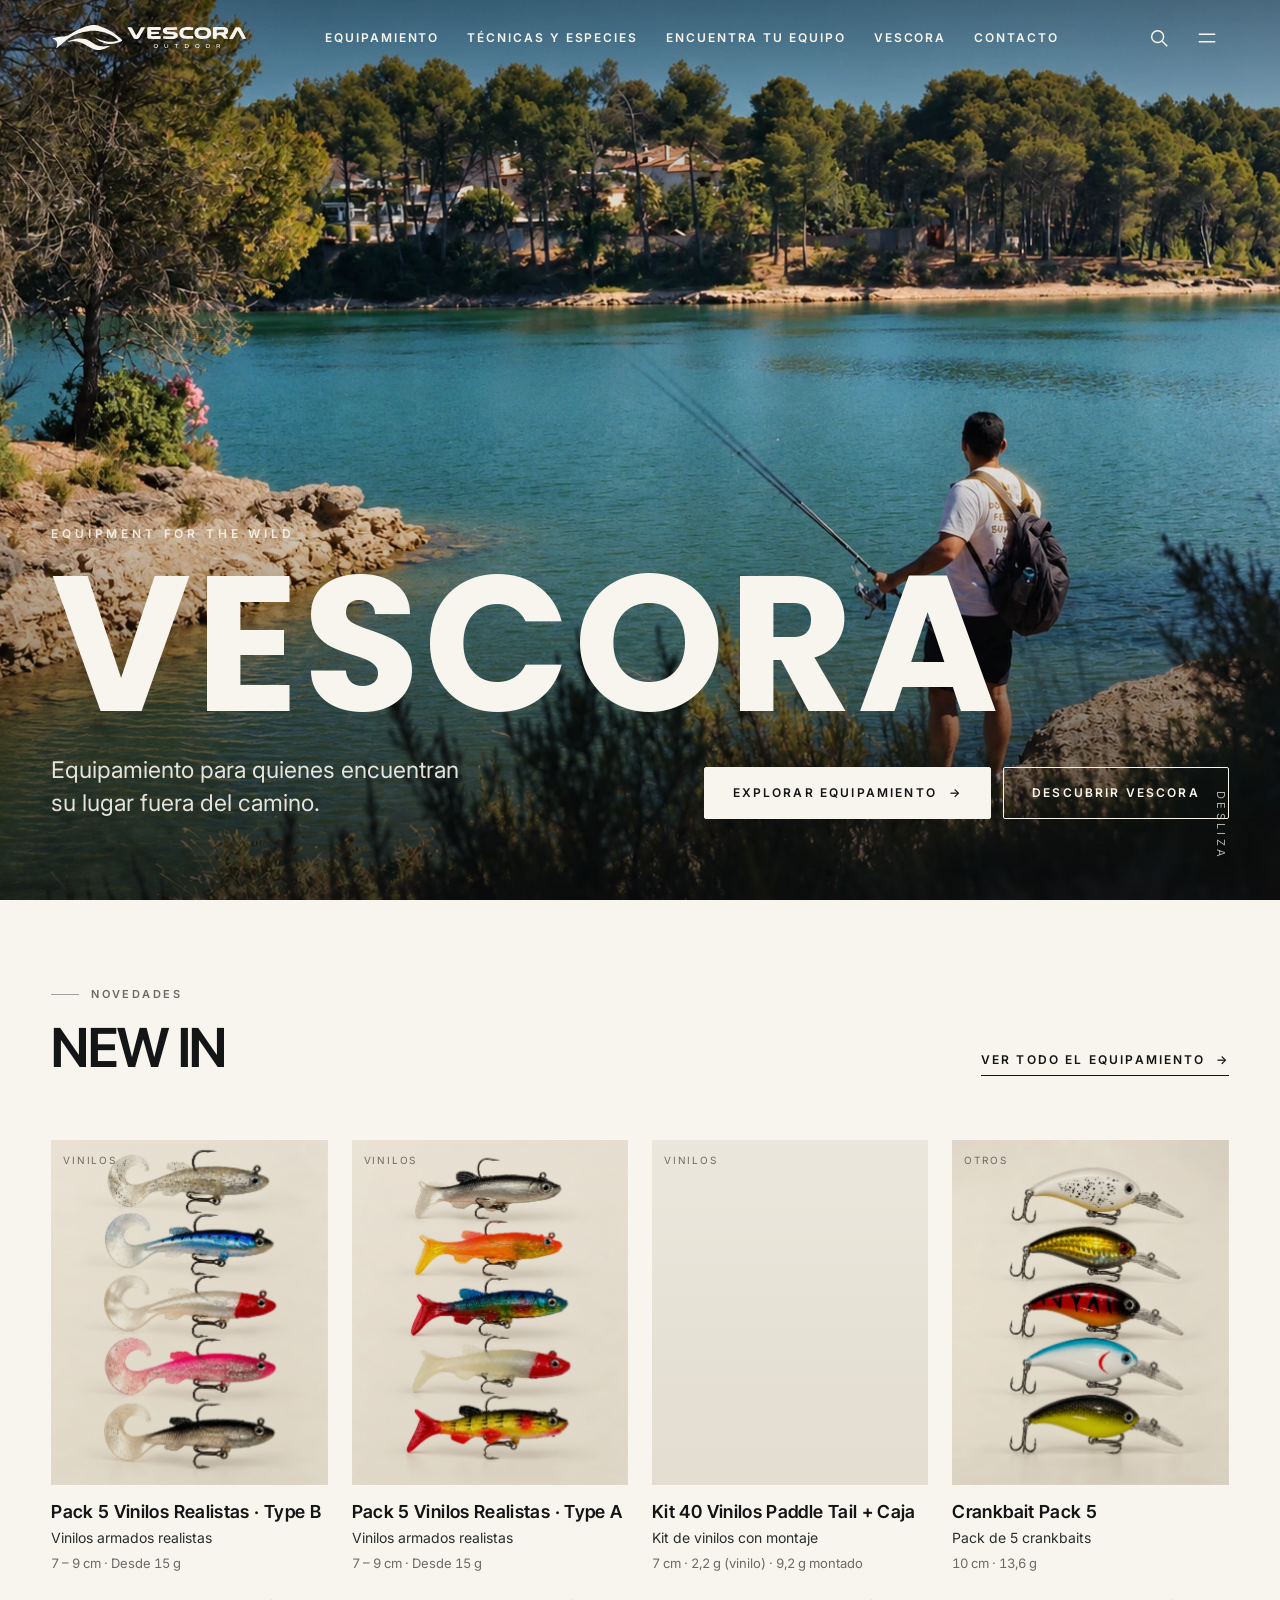
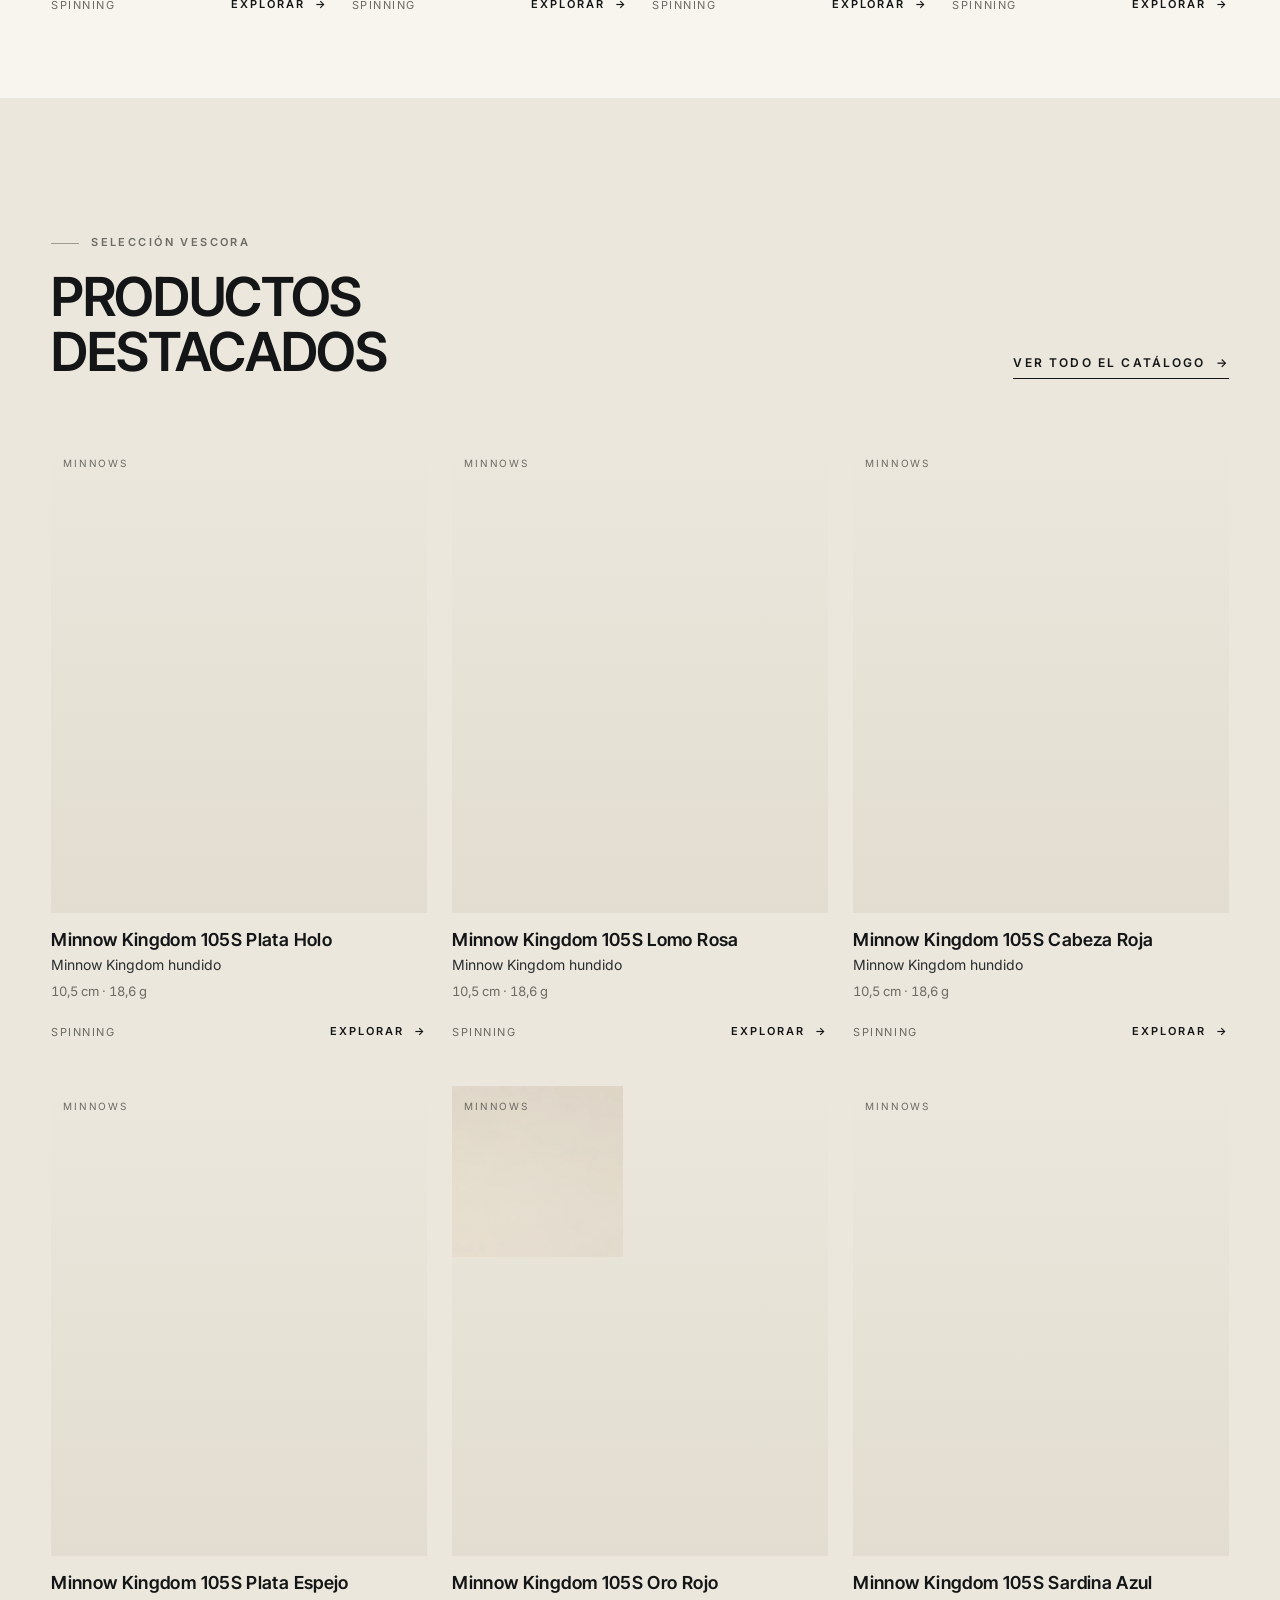
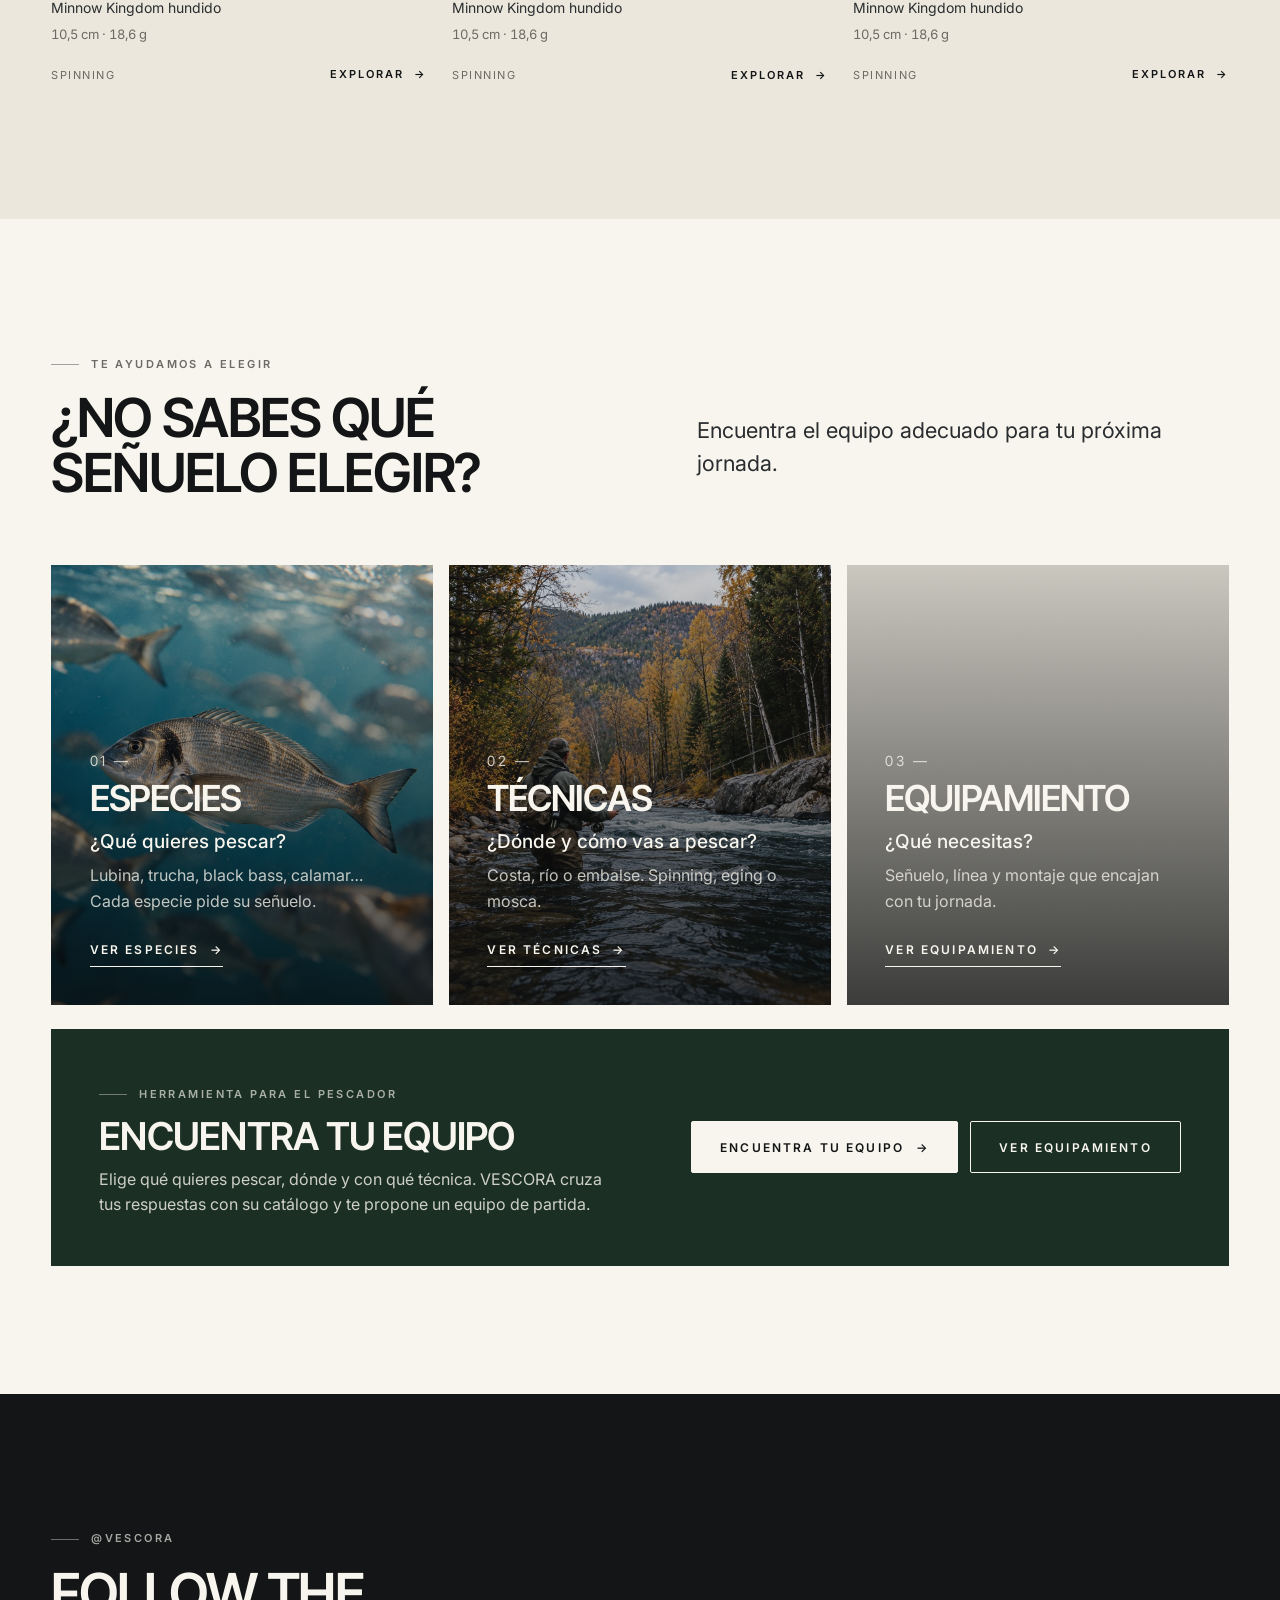
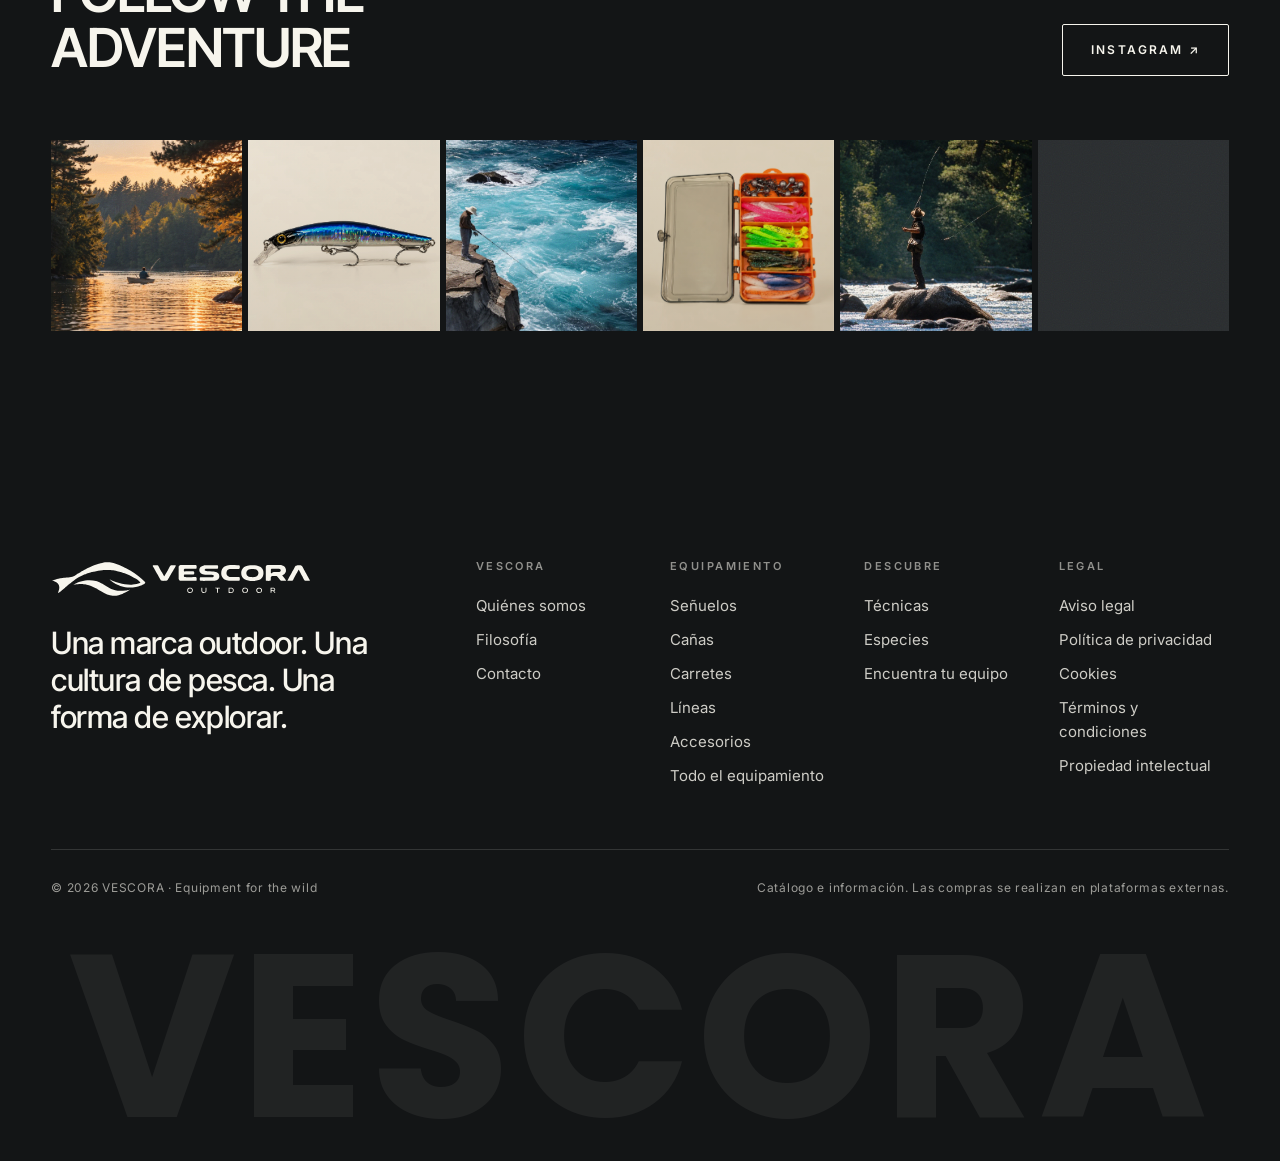
==== commit 42e7f1d1: "Rebranding: nuevos logotipos VESCORA Outdoor y colores de marca - Kit de marca en assets/brand (hori" ====
--- a/index.html
+++ b/index.html
@@ -15,20 +15,22 @@
   <title>VESCORA — Equipment for the wild · Equipamiento de pesca</title>
   <meta name="description" content="VESCORA es una marca outdoor de equipamiento de pesca en agua dulce y salada. Descubre señuelos, cañas, carretes, líneas y accesorios por técnica y por especie.">
   <link rel="canonical" href="https://www.vescora.com/">
-  <meta name="theme-color" content="#131516">
+  <meta name="theme-color" content="#1B2F24">
   <meta property="og:type" content="website">
   <meta property="og:site_name" content="VESCORA">
   <meta property="og:title" content="VESCORA — Equipment for the wild">
   <meta property="og:description" content="Equipamiento para quienes encuentran su lugar fuera del camino.">
-  <meta property="og:image" content="assets/brand/lockup-orange-on-blue.jpg">
+  <meta property="og:image" content="assets/brand/horizontal/Vescora_horizontal_01_principal_bosque-sobre-blanco.png">
   <meta name="twitter:card" content="summary_large_image">
-  <link rel="icon" href="assets/img/favicon.svg" type="image/svg+xml">
-  <link rel="apple-touch-icon" href="assets/brand/emblem-cream-on-blue.png">
+  <link rel="icon" href="assets/brand/favicon/Vescora_favicon_01_principal_bosque-sobre-blanco.svg" type="image/svg+xml">
+  <link rel="icon" href="assets/brand/favicon/favicon-32.png" type="image/png" sizes="32x32">
+  <link rel="alternate icon" href="favicon.ico" sizes="any">
+  <link rel="apple-touch-icon" href="assets/brand/favicon/favicon-180.png">
   <link rel="preconnect" href="https://fonts.googleapis.com">
   <link rel="preconnect" href="https://fonts.gstatic.com" crossorigin>
   <link rel="stylesheet" href="https://fonts.googleapis.com/css2?family=Inter:wght@400;500;600&family=Inter+Tight:wght@500;600&family=Poppins:wght@700&display=swap">
   <link rel="stylesheet" href="assets/css/styles.css">
-  <script type="application/ld+json" id="ld-org">{"@context":"https://schema.org","@type":"Organization","name":"VESCORA","slogan":"Equipment for the wild","url":"https://www.vescora.com/","logo":"https://www.vescora.com/assets/brand/lockup-orange-on-cream.jpg"}</script>
+  <script type="application/ld+json" id="ld-org">{"@context":"https://schema.org","@type":"Organization","name":"VESCORA","slogan":"Equipment for the wild","url":"https://www.vescora.com/","logo":"https://www.vescora.com/assets/brand/horizontal/Vescora_horizontal_01_principal_bosque-sobre-blanco.png"}</script>
   <script type="application/ld+json" id="ld-page"></script>
 </head>
 <body>
@@ -37,8 +39,7 @@
   <header class="header" id="header">
     <div class="wrap header__in">
       <a class="brand" href="./" aria-label="VESCORA, inicio">
-        <span class="brand__emblem" aria-hidden="true"></span>
-        <span class="brand__word">VESCORA</span>
+        <span class="brand__logo" aria-hidden="true"></span>
       </a>
       <nav class="nav" aria-label="Principal">
         <a href="equipamiento">Equipamiento</a>
@@ -74,7 +75,7 @@
     <div class="wrap">
       <div class="footer__top">
         <div class="footer__brand">
-          <span class="brand__emblem" aria-hidden="true"></span>
+          <span class="brand__logo" role="img" aria-label="VESCORA Outdoor"></span>
           <p class="footer__claim">Una marca outdoor. Una cultura de pesca. Una forma de explorar.</p>
         </div>
         <div class="footer__cols">
--- a/assets/css/styles.css
+++ b/assets/css/styles.css
@@ -2,17 +2,17 @@
    Paleta: roca + agua + bosque + madera + metal. */
 
 :root {
-  --paper: #f5f3ec;        /* blanco roto */
+  --paper: #f7f5ed;        /* blanco roto (marca) */
   --paper-2: #ebe7dc;      /* beige claro */
-  --sand: #d8cfbd;         /* beige */
+  --sand: #d9d2c3;         /* arena (marca) */
   --stone: #9a968c;        /* gris piedra */
   --stone-2: #6c6a64;
   --graphite: #2a2d2f;     /* gris grafito */
   --ink: #131516;          /* negro */
-  --forest: #2d3a31;       /* verde bosque */
-  --olive: #4a5137;        /* verde oliva oscuro */
+  --forest: #1b2f24;       /* verde bosque (marca) */
+  --olive: #6b7758;        /* verde oliva (marca) */
   --earth: #7c6347;        /* tierra */
-  --brand: #0b5a96;        /* azul del logotipo — uso puntual */
+  --brand: #1b2f24;        /* color principal del logotipo */
   --line: rgba(19, 21, 22, .12);
   --line-strong: rgba(19, 21, 22, .24);
 
@@ -116,9 +116,9 @@
 .header.is-scrolled { height: 60px; }
 .header__in { height: 100%; display: flex; align-items: center; justify-content: space-between; gap: 24px; }
 .brand { display: inline-flex; align-items: center; gap: 12px; }
-.brand__emblem { display: block; flex: none; width: 52px; aspect-ratio: 1133 / 547; background: currentColor; -webkit-mask: url(../img/emblem.webp) center / contain no-repeat; mask: url(../img/emblem.webp) center / contain no-repeat; transition: width var(--t) var(--ease); }
-.header.is-scrolled .brand__emblem { width: 42px; }
-.brand__word { font-family: var(--font-mark); font-weight: 700; font-size: 20px; letter-spacing: .08em; line-height: 1; }
+.brand__logo { display: block; flex: none; width: 196px; aspect-ratio: 1356 / 186; background: currentColor; -webkit-mask: url(../brand/logo-horizontal.svg) center / contain no-repeat; mask: url(../brand/logo-horizontal.svg) center / contain no-repeat; transition: width var(--t) var(--ease); }
+.header.is-scrolled .brand__logo { width: 168px; }
+@media (max-width: 520px) { .brand__logo { width: 148px; } .header.is-scrolled .brand__logo { width: 134px; } }
 .nav { display: none; gap: clamp(18px, 2.2vw, 36px); }
 .nav a { font-size: 12px; font-weight: 600; letter-spacing: .16em; text-transform: uppercase; position: relative; padding: 8px 0; white-space: nowrap; }
 .nav a::after { content: ''; position: absolute; left: 0; right: 100%; bottom: 2px; height: 1px; background: currentColor; transition: right var(--t) var(--ease); }
@@ -234,7 +234,7 @@
 .card:hover .card__media > svg, .card:hover .card__media > img { transform: scale(1.05) rotate(-1deg); }
 .card__tag { position: absolute; left: 12px; top: 12px; font-size: 10px; letter-spacing: .18em; text-transform: uppercase; color: var(--stone-2); }
 .card__body { padding-top: 16px; display: flex; flex-direction: column; gap: 4px; flex: 1; }
-.card__name { font-family: var(--font-display); font-weight: 600; font-size: clamp(15px, 1.4vw, 18px); letter-spacing: .02em; text-transform: uppercase; line-height: 1.2; }
+.card__name { font-family: var(--font-display); font-weight: 600; font-size: clamp(15px, 1.4vw, 18px); letter-spacing: .02em; line-height: 1.2; }
 .card__type { font-size: 14px; color: var(--graphite); }
 .card__spec { font-size: 13px; color: var(--stone-2); font-feature-settings: 'tnum'; }
 .card__foot { margin-top: 12px; display: flex; justify-content: space-between; align-items: center; gap: 8px; font-size: 12px; }
@@ -297,7 +297,7 @@
 .gallery__thumbs .t-dark { background: #1d2021; }
 .gallery__thumbs .t-scene > svg { width: 100%; height: 100%; }
 .product__info { display: flex; flex-direction: column; gap: 28px; }
-.product__name { font-size: clamp(34px, 4.4vw, 64px); text-transform: uppercase; letter-spacing: -.03em; line-height: .95; }
+.product__name { font-size: clamp(34px, 4.4vw, 64px); letter-spacing: -.03em; line-height: .95; }
 .quick { display: grid; grid-template-columns: repeat(3, 1fr); border-top: 1px solid var(--line-strong); border-bottom: 1px solid var(--line-strong); }
 .quick div { padding: 16px 12px 16px 0; }
 .quick div + div { padding-left: 16px; border-left: 1px solid var(--line); }
@@ -329,7 +329,7 @@
 .eco__item:last-child { border-bottom: 1px solid var(--line); }
 .eco__item .thumb { width: 72px; height: 72px; background: var(--paper-2); display: grid; place-items: center; }
 .eco__item .thumb svg { width: 90%; }
-.eco__item strong { display: block; font-family: var(--font-display); font-size: 17px; text-transform: uppercase; letter-spacing: .01em; }
+.eco__item strong { display: block; font-family: var(--font-display); font-size: 17px; letter-spacing: .01em; }
 .eco__item:hover strong { text-decoration: underline; text-underline-offset: 4px; }
 .eco__plus { font-family: var(--font-display); font-size: 22px; color: var(--stone); }
 @media (min-width: 900px) { .eco { grid-template-columns: 1fr 2fr; gap: 48px; } }
@@ -380,7 +380,7 @@
 .kit__list li a { display: grid; grid-template-columns: 56px 1fr auto; gap: 14px; align-items: center; padding: 12px 0; border-bottom: 1px solid var(--line); }
 .kit__list .thumb { width: 56px; height: 56px; background: var(--paper-2); display: grid; place-items: center; }
 .kit__list .thumb svg { width: 92%; }
-.kit__list strong { font-family: var(--font-display); font-weight: 600; font-size: 16px; display: block; letter-spacing: .01em; text-transform: uppercase; }
+.kit__list strong { font-family: var(--font-display); font-weight: 600; font-size: 16px; display: block; letter-spacing: .01em; }
 .kit__list li a:hover strong { text-decoration: underline; text-underline-offset: 4px; }
 .kit__role { font-size: 11px; letter-spacing: .16em; text-transform: uppercase; color: var(--stone-2); }
 .kit__empty { margin: auto 0; color: var(--stone-2); font-size: 15px; padding: 32px 0; }
@@ -456,7 +456,7 @@
 /* ——— Footer ——— */
 .footer { overflow: hidden; background: var(--ink); color: var(--paper); padding: clamp(64px, 8vw, 112px) 0 32px; }
 .footer__top { display: grid; gap: 48px; padding-bottom: 56px; border-bottom: 1px solid rgba(245, 243, 236, .14); }
-.footer__brand .brand__emblem { width: 120px; }
+.footer__brand .brand__logo { width: 260px; }
 .footer__claim { font-family: var(--font-display); font-size: clamp(24px, 2.4vw, 32px); font-weight: 500; letter-spacing: -.015em; line-height: 1.2; max-width: 18ch; margin-top: 28px; }
 .footer__cols { display: grid; grid-template-columns: repeat(2, 1fr); gap: 36px 24px; }
 .footer h4 { font-family: var(--font-body); font-size: 11px; letter-spacing: .22em; text-transform: uppercase; opacity: .55; font-weight: 600; margin-bottom: 16px; }
@@ -578,7 +578,7 @@
 .catnav__subs { display: flex; flex-wrap: wrap; gap: 6px; padding: 0 16px 16px; }
 .catnav__subs a { font-size: 12px; padding: 6px 11px; border: 1px solid rgba(245, 243, 236, .35); border-radius: 999px; transition: background var(--t), color var(--t); }
 .catnav__subs a:hover { background: var(--paper); color: var(--ink); }
-@media (min-width: 900px) { .catnav { display: grid; grid-template-columns: 2fr repeat(4, minmax(0, 1fr)); overflow: visible; margin: 0; padding: 0; } .catnav__media { height: 170px; } }
+@media (min-width: 900px) { .catnav { display: grid; grid-auto-flow: column; grid-auto-columns: minmax(0, 1fr); overflow: visible; margin: 0; padding: 0; } .catnav__media { height: 170px; } }
 .toolbar__label { font-size: 11px; font-weight: 600; letter-spacing: .2em; text-transform: uppercase; color: var(--stone-2); }
 
 /* Técnicas y especies */
@@ -619,3 +619,33 @@
 .vision__lines dd { margin: 0; font-family: var(--font-display); font-weight: 600; font-size: 18px; }
 @media (min-width: 900px) { .brand-band__content { display: flex; justify-content: flex-end; } .brand-band__quote { text-align: right; } }
 @media (min-width: 600px) { .vision__lines { grid-template-columns: 1fr 1fr; } }
+/* Vescora: encuadre de la foto de cabecera para que se vea el pescador completo */
+.page-hero__media img[src$="journal-como-elegir-un-fluorocarbono.webp"] { object-position: 50% 30%; }
+
+/* ——— Menú desplegable (mega menú) ——— */
+.header.is-mega { background: var(--paper); color: var(--ink); border-color: var(--line); }
+.mega { position: absolute; left: 0; right: 0; top: 100%; background: var(--paper); color: var(--ink); border-bottom: 1px solid var(--line); box-shadow: 0 24px 40px -28px rgba(19, 21, 22, .35);
+  opacity: 0; visibility: hidden; transform: translateY(-6px); transition: opacity 220ms var(--ease), transform 220ms var(--ease), visibility 0s linear 220ms; }
+.header.is-mega .mega { opacity: 1; visibility: visible; transform: none; transition: opacity 220ms var(--ease), transform 220ms var(--ease); }
+.mega__in { display: grid; grid-template-columns: 1fr 260px; gap: 48px; padding-top: 36px; padding-bottom: 40px; }
+.mega__in:has(.mega__group) { grid-template-columns: 1fr 1fr 260px; }
+.mega__cols { display: grid; gap: 28px 32px; grid-template-columns: repeat(var(--n, 5), minmax(0, 1fr)); }
+.mega__cols--2 { --n: 2; } .mega__cols--3 { --n: 3; } .mega__cols--4 { --n: 4; } .mega__cols--5 { --n: 5; }
+.mega__col { display: flex; flex-direction: column; gap: 2px; }
+.mega__title { font-family: var(--font-display); font-weight: 600; font-size: 17px; letter-spacing: -.01em; margin-bottom: 10px; }
+.mega__col a:not(.mega__title) { font-size: 14px; color: var(--graphite); padding: 4px 0; }
+.mega__col a:hover { color: var(--forest); text-decoration: underline; text-underline-offset: 4px; }
+.mega__label { font-size: 11px; font-weight: 600; letter-spacing: .22em; text-transform: uppercase; color: var(--stone-2); padding-bottom: 12px; margin-bottom: 18px; border-bottom: 1px solid var(--line); }
+.mega__side { display: flex; flex-direction: column; gap: 16px; border-left: 1px solid var(--line); padding-left: 32px; }
+.mega__feature { display: flex; flex-direction: column; gap: 6px; }
+.mega__media { display: block; position: relative; aspect-ratio: 4 / 3; overflow: hidden; background: var(--paper-2); margin-bottom: 8px; }
+.mega__media > img, .mega__media > svg { position: absolute; inset: 0; width: 100%; height: 100%; object-fit: cover; transition: transform 600ms var(--ease); }
+.mega__feature:hover .mega__media > img { transform: scale(1.04); }
+.mega__kicker { font-size: 10px; font-weight: 600; letter-spacing: .22em; text-transform: uppercase; color: var(--stone-2); }
+.mega__ftitle { font-family: var(--font-display); font-weight: 600; font-size: 16px; letter-spacing: -.01em; line-height: 1.2; }
+.mega__feature .link-arrow { align-self: flex-start; margin-top: 4px; font-size: 11px; }
+.mega__all { margin-top: auto; font-size: 11px; font-weight: 600; letter-spacing: .18em; text-transform: uppercase; }
+.mega__all:hover { color: var(--forest); }
+.nav a[aria-expanded="true"]::after { right: 0; }
+@media (max-width: 1179px) { .mega { display: none; } }
+@media (prefers-reduced-motion: reduce) { .mega { transition: none; } }
